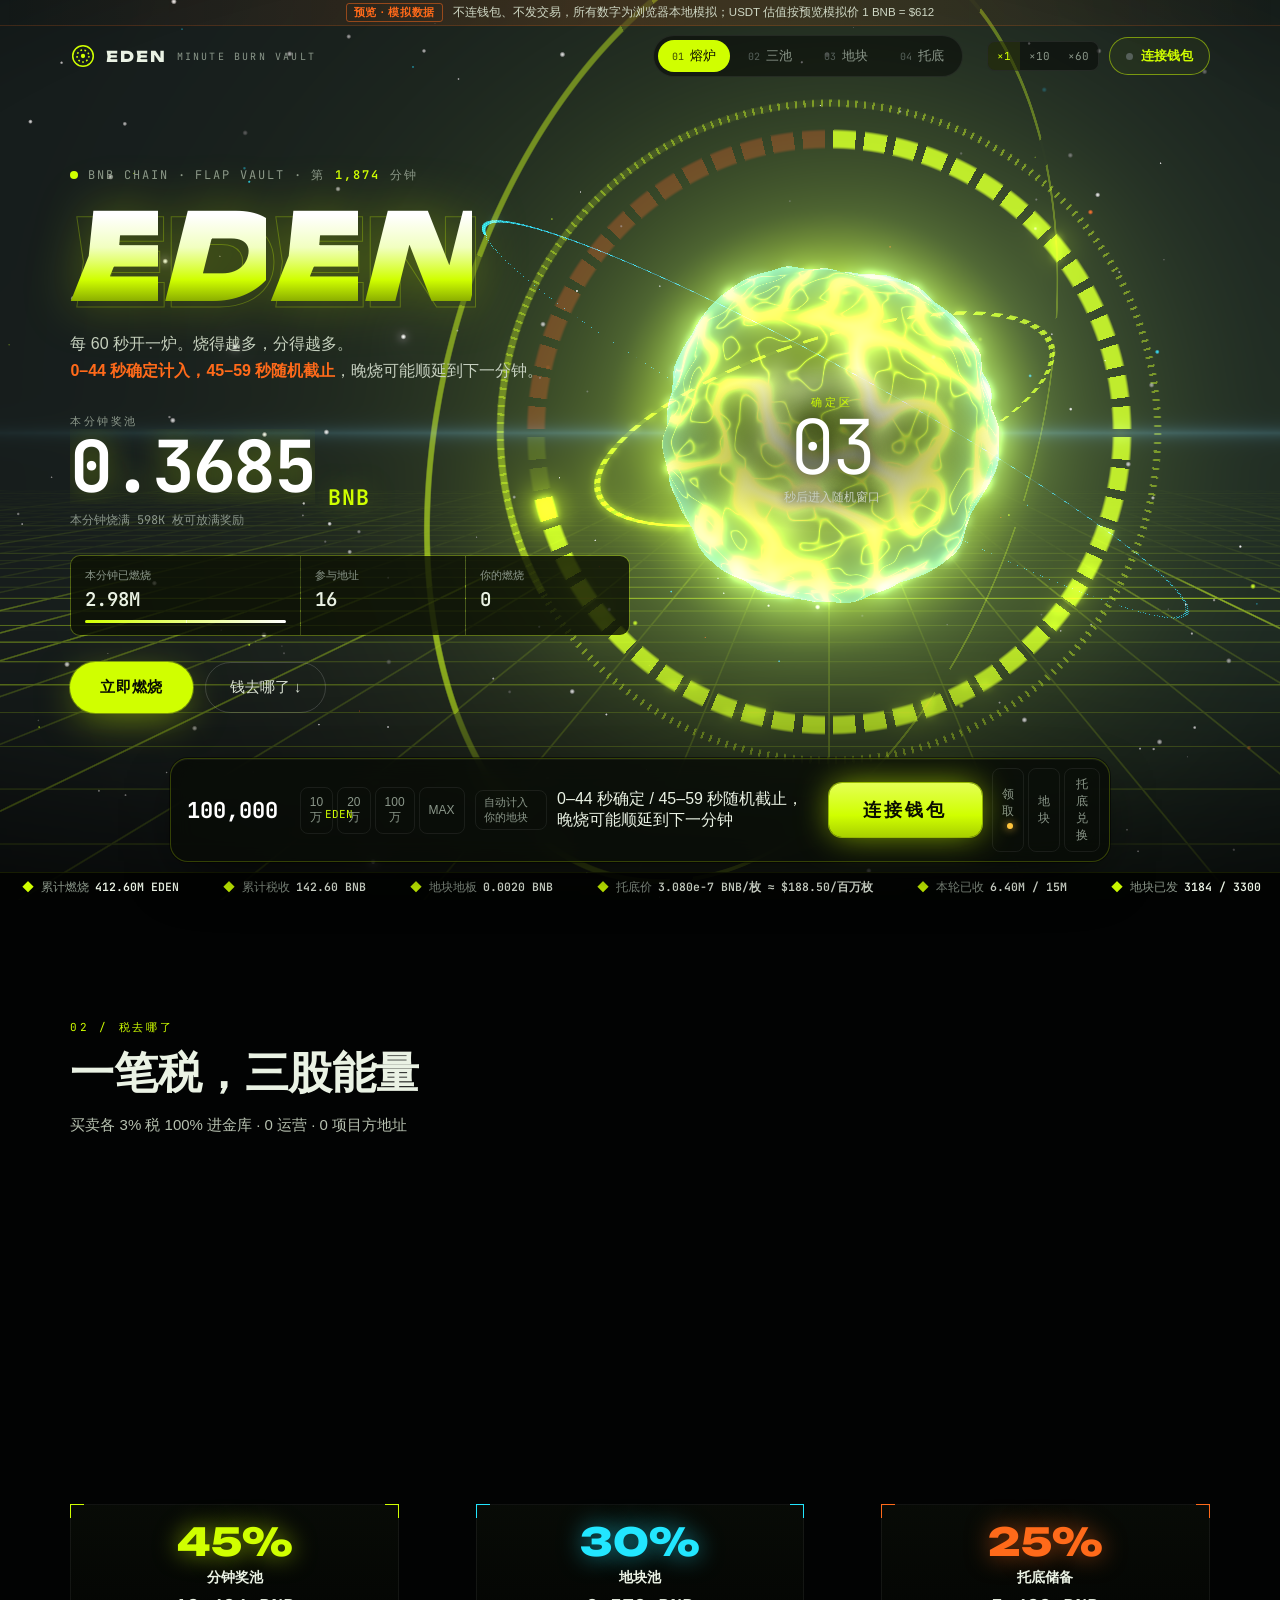
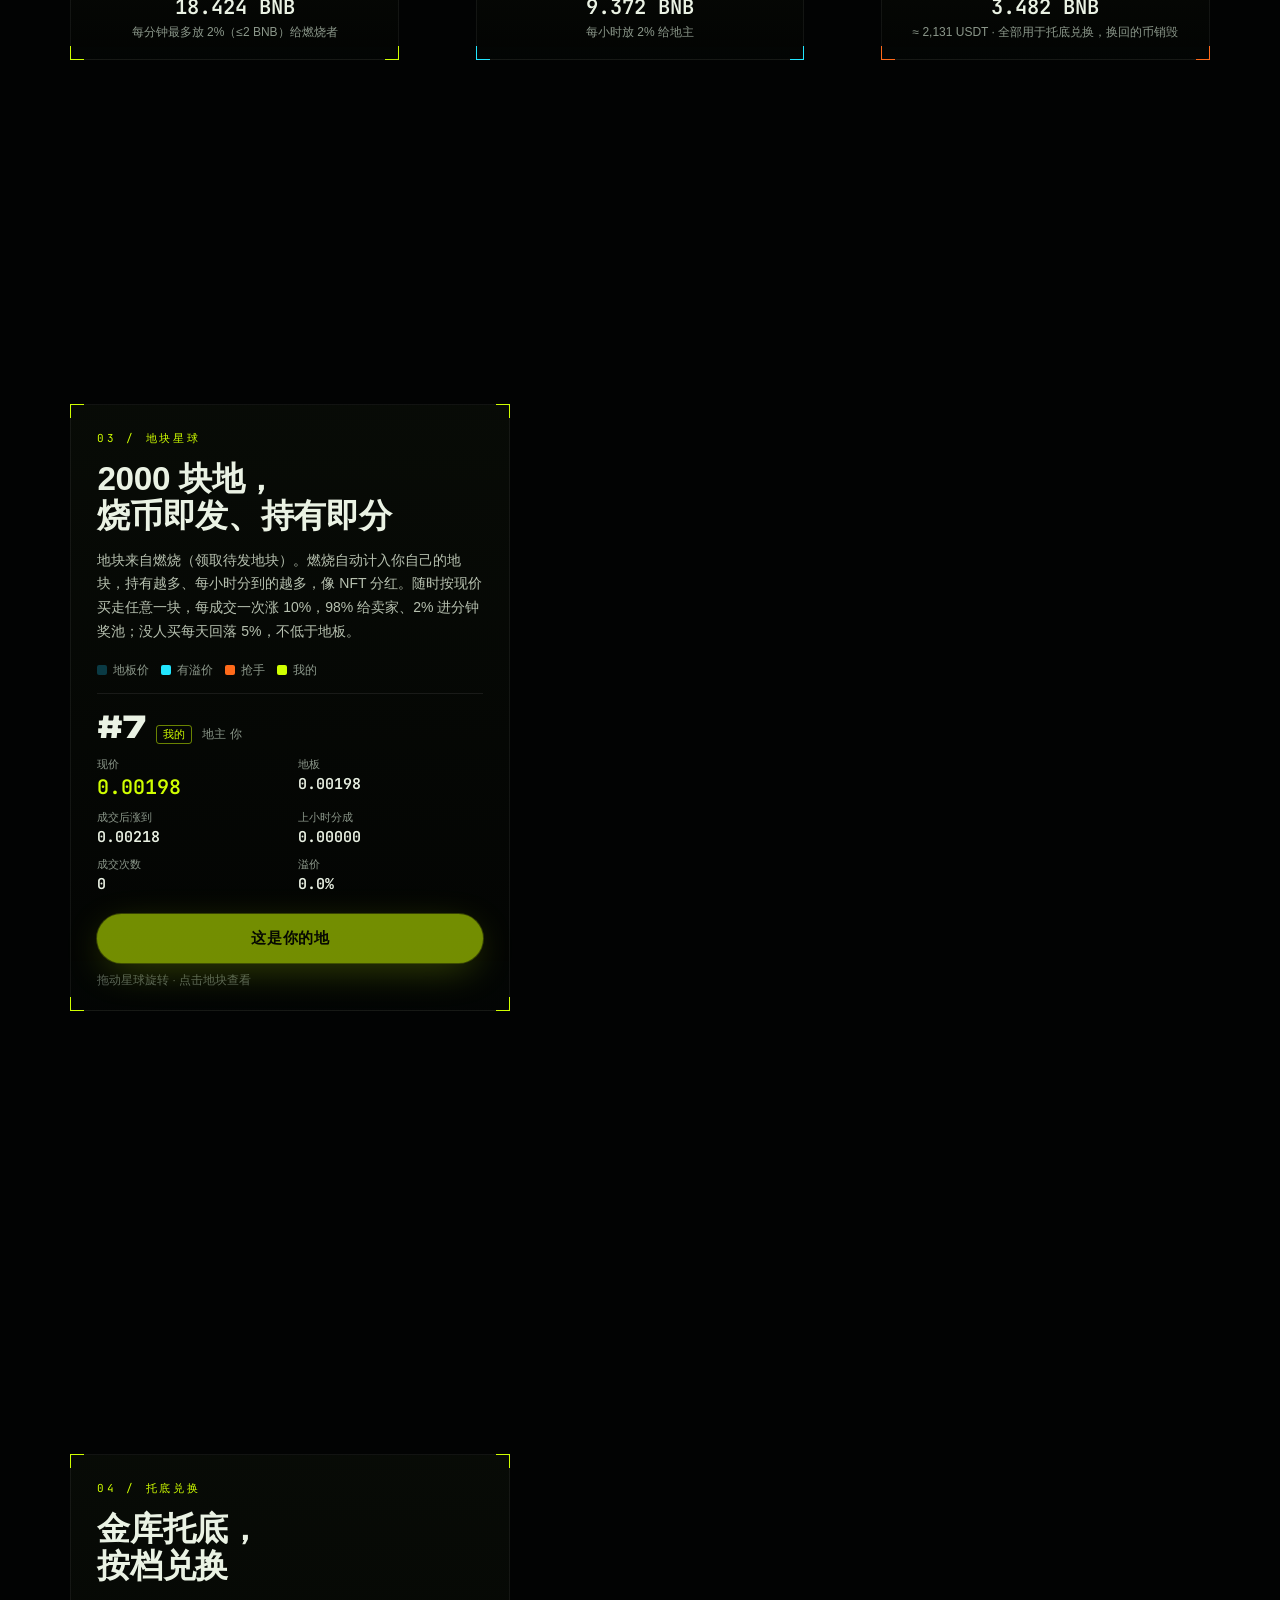
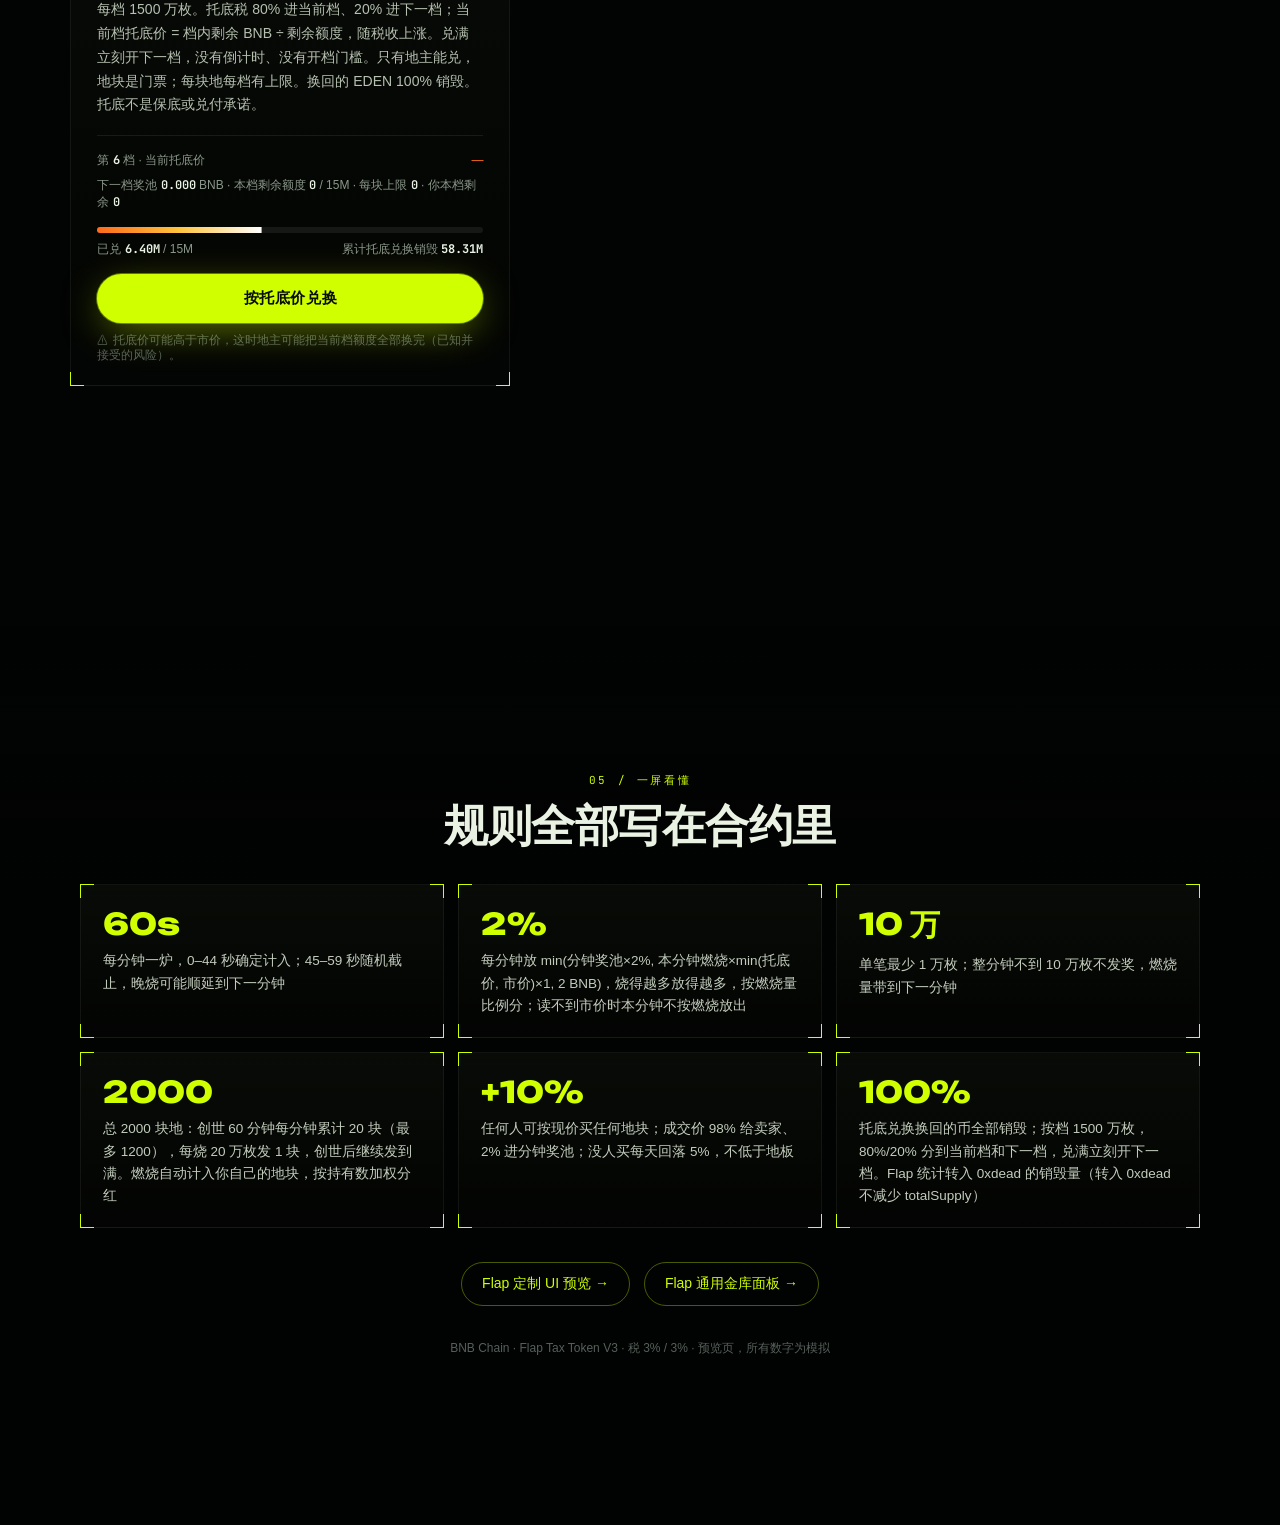
==== index.html @ 2e6157cf "sync contract v5: root" ====
<!doctype html>
<html lang="zh-CN">
<head>
<meta charset="utf-8">
<meta name="viewport" content="width=device-width,initial-scale=1,viewport-fit=cover">
<title>EDEN · 分钟燃烧金库（预览 · 模拟数据）</title>
<meta name="description" content="EDEN 分钟燃烧金库 dapp 预览。全部为本地模拟数据，不连钱包、不发交易。">
<meta name="theme-color" content="#020303">
<meta name="robots" content="noindex">
<link rel="icon" href="data:image/svg+xml,%3Csvg xmlns='http://www.w3.org/2000/svg' viewBox='0 0 32 32'%3E%3Crect width='32' height='32' fill='%23020303'/%3E%3Ccircle cx='16' cy='16' r='9' fill='none' stroke='%23D0FF00' stroke-width='2'/%3E%3Ccircle cx='16' cy='16' r='3' fill='%23D0FF00'/%3E%3C/svg%3E">
<link rel="stylesheet" href="assets/eden-v4.css">
</head>
<body>
<canvas id="gl" aria-hidden="true"></canvas>
<div class="vignette" aria-hidden="true"></div>
<div class="flash" id="flash" aria-hidden="true"></div>

<div class="pv" role="note"><b>预览 · 模拟数据</b><span>不连钱包、不发交易，所有数字为浏览器本地模拟；USDT 估值按预览模拟价 1 BNB = $612</span></div>
<header class="hd">
  <a class="brand" href="#hero" aria-label="EDEN">
    <svg viewBox="0 0 24 24" aria-hidden="true"><circle cx="12" cy="12" r="9.5"/><circle cx="12" cy="12" r="5.5" stroke-dasharray="1.6 2.2"/><circle cx="12" cy="12" r="2" class="f"/></svg>
    <b>EDEN</b><i>MINUTE BURN VAULT</i>
  </a>
  <nav class="nv" id="nav">
    <a href="#hero" data-i="0"><em>01</em>熔炉</a><a href="#pools" data-i="1"><em>02</em>三池</a><a href="#plots" data-i="2"><em>03</em>地块</a><a href="#round" data-i="3"><em>04</em>托底</a>
  </nav>
  <div class="act">
    <div class="spd" id="spd" title="模拟时间倍速"><button data-s="1" class="on">×1</button><button data-s="10">×10</button><button data-s="60">×60</button></div>
    <button id="walletBtn" class="wb" type="button" title="预览：模拟连接，不调用任何钱包"><i></i><span>连接钱包</span></button>
  </div>
</header>

<main id="main">
  <!-- 01 熔炉 -->
  <section class="sec hero" id="hero" data-i="0">
    <div class="h-left">
      <div class="kick rv"><span class="dot"></span>BNB CHAIN · FLAP VAULT · 第 <b data-k="minute" data-d="0">1874</b> 分钟</div>
      <h1 class="title rv" aria-label="EDEN"><span>EDEN</span></h1>
      <p class="tag rv">每 60 秒开一炉。烧得越多，分得越多。<br><em>0–44 秒确定计入，45–59 秒随机截止</em>，晚烧可能顺延到下一分钟。</p>
      <div class="big rv">
        <div class="lbl">本分钟奖池</div>
        <div class="num"><span data-k="prize" data-d="4">0.0000</span><small>BNB</small></div>
        <div class="sub">本分钟烧满 <span data-k="fullBurn" data-f="tok">0</span> 枚可放满奖励</div>
        <div class="px-row" id="heroPrices"></div>
      </div>
      <div class="stats rv">
        <div><span class="l">本分钟已燃烧</span><b data-k="burned" data-f="tok">0</b><i class="bar"><u id="burnBar"></u><s title="10 万枚线"></s></i></div>
        <div><span class="l">参与地址</span><b data-k="addrs" data-d="0">0</b></div>
        <div><span class="l">你的燃烧</span><b data-k="myBurn" data-f="tok">0</b></div>
      </div>
      <div class="cta rv"><button class="btn-l" id="heroBurn" type="button">立即燃烧</button><a class="btn-g" href="#pools">钱去哪了 ↓</a></div>
    </div>
    <div class="clock" id="clock" aria-live="off">
      <div class="c-ph" id="cPh">确定区</div>
      <div class="c-n" id="cN">20</div>
      <div class="c-s" id="cS">秒后进入随机窗口</div>
    </div>
    <div class="feed" id="feed" aria-label="实时燃烧"></div>
    <div class="result" id="result" aria-live="polite"></div>
  </section>

  <!-- 02 三池 -->
  <section class="sec pools" id="pools" data-i="1">
    <div class="s-head rv"><em>02 / 税去哪了</em><h2>一笔税，三股能量</h2><p>买卖各 3% 税 100% 进金库 · 0 运营 · 0 项目方地址</p></div>
    <div class="pcards">
      <div class="pc rv" style="--c:var(--lime)"><div class="pc-p">45%</div><div class="pc-n">分钟奖池</div><div class="pc-v"><span data-k="minutePool" data-d="3">0</span> BNB</div><div class="pc-d">每分钟最多放 2%（≤2 BNB）给燃烧者</div></div>
      <div class="pc rv" style="--c:var(--cyan)"><div class="pc-p">30%</div><div class="pc-n">地块池</div><div class="pc-v"><span data-k="plotPool" data-d="3">0</span> BNB</div><div class="pc-d">每小时放 2% 给地主</div></div>
      <div class="pc rv" style="--c:var(--ember)"><div class="pc-p">25%</div><div class="pc-n">托底储备</div><div class="pc-v"><span data-k="reserveAll" data-d="3">0</span> BNB</div><div class="pc-d">≈ <span data-k="reserveAllUsd" data-d="0">0</span> USDT · 全部用于托底兑换，换回的币销毁</div></div>
    </div>
  </section>

  <!-- 03 地块 -->
  <section class="sec plots" id="plots" data-i="2">
    <div class="panel side rv">
      <div class="s-head"><em>03 / 地块星球</em><h2>2000 块地，<br>烧币即发、持有即分</h2><p>地块来自燃烧（领取待发地块）。燃烧自动计入你自己的地块，持有越多、每小时分到的越多，像 NFT 分红。随时按现价买走任意一块，每成交一次涨 10%，98% 给卖家、2% 进分钟奖池；没人买每天回落 5%，不低于地板。</p></div>
      <div class="legend"><span><i style="background:#0a3a44"></i>地板价</span><span><i style="background:var(--cyan)"></i>有溢价</span><span><i style="background:var(--ember)"></i>抢手</span><span><i style="background:var(--lime)"></i>我的</span></div>
      <div class="plot" id="plotCard"></div>
      <p class="hint">拖动星球旋转 · 点击地块查看</p>
    </div>
  </section>

  <!-- 04 托底兑换 -->
  <section class="sec round" id="round" data-i="3">
    <div class="panel side rv">
      <div class="s-head"><em>04 / 托底兑换</em><h2>金库托底，<br>按档兑换</h2><p>每档 1500 万枚。托底税 80% 进当前档、20% 进下一档；当前档托底价 = 档内剩余 BNB ÷ 剩余额度，随税收上涨。兑满立刻开下一档，没有倒计时、没有开档门槛。只有地主能兑，地块是门票；每块地每档有上限。换回的 EDEN 100% 销毁。托底不是保底或兑付承诺。</p></div>
      <div class="rd">
        <div class="rd-top"><span>第 <b data-k="roundId" data-d="0">3</b> 档 · 当前托底价</span><span class="rd-left" id="tierStatus">—</span></div>
        <div class="rd-price" id="tierPrice"></div>
        <div class="rd-sub">下一档奖池 <b data-k="nextPool" data-d="3">0</b> BNB · 本档剩余额度 <b data-k="roundQuotaLeft" data-f="tok">0</b> / 15M · 每块上限 <b data-k="capPerPlot" data-f="tok">0</b> · 你本档剩余 <b data-k="myTierLeft" data-f="tok">0</b></div>
        <div class="rd-bar"><u id="roundBar"></u></div>
        <div class="rd-row"><span>已兑 <b data-k="roundFilled" data-f="tok">0</b> / 15M</span><span>累计托底兑换销毁 <b data-k="roundBurned" data-f="tok">0</b></span></div>
        <button class="btn-l wide" id="roundSell" type="button">按托底价兑换</button>
        <p class="hint">⚠ 托底价可能高于市价，这时地主可能把当前档额度全部换完（已知并接受的风险）。</p>
      </div>
    </div>
  </section>

  <!-- 05 规则 -->
  <section class="sec rules" id="rules" data-i="4">
    <div class="s-head rv center"><em>05 / 一屏看懂</em><h2>规则全部写在合约里</h2></div>
    <div class="rgrid">
      <div class="rc rv"><b>60s</b><span>每分钟一炉，0–44 秒确定计入；45–59 秒随机截止，晚烧可能顺延到下一分钟</span></div>
      <div class="rc rv"><b>2%</b><span>每分钟放 min(分钟奖池×2%, 本分钟燃烧×min(托底价, 市价)×1, 2 BNB)，烧得越多放得越多，按燃烧量比例分；读不到市价时本分钟不按燃烧放出</span></div>
      <div class="rc rv"><b>10 万</b><span>单笔最少 1 万枚；整分钟不到 10 万枚不发奖，燃烧量带到下一分钟</span></div>
      <div class="rc rv"><b>2000</b><span>总 2000 块地：创世 60 分钟每分钟累计 20 块（最多 1200），每烧 20 万枚发 1 块，创世后继续发到满。燃烧自动计入你自己的地块，按持有数加权分红</span></div>
      <div class="rc rv"><b>+10%</b><span>任何人可按现价买任何地块；成交价 98% 给卖家、2% 进分钟奖池；没人买每天回落 5%，不低于地板</span></div>
      <div class="rc rv"><b>100%</b><span>托底兑换换回的币全部销毁；按档 1500 万枚，80%/20% 分到当前档和下一档，兑满立刻开下一档。Flap 统计转入 0xdead 的销毁量（转入 0xdead 不减少 totalSupply）</span></div>
    </div>
    <div class="links rv"><a href="./flap-custom/">Flap 定制 UI 预览 →</a><a href="./flap/">Flap 通用金库面板 →</a></div>
    <p class="foot">BNB Chain · Flap Tax Token V3 · 税 3% / 3% · 预览页，所有数字为模拟</p>
  </section>
</main>

<div class="ticker" aria-hidden="true"><div class="tk" id="tk"></div></div>

<!-- 底部常驻：一个主操作 -->
<div class="dock" id="dock">
  <div class="sheet" id="sheet" role="dialog" aria-label="操作面板">
    <div class="sh-tabs" id="shTabs"><button data-t="claim">领取<i id="claimDot"></i></button><button data-t="plot">地块</button><button data-t="round">托底兑换</button><button class="sh-x" id="shX" aria-label="收起">×</button></div>
    <div class="sh-body" id="shBody"></div>
  </div>
  <div class="dk">
    <div class="dk-in"><input id="amt" inputmode="numeric" autocomplete="off" value="100,000" aria-label="燃烧数量"><span>EDEN</span></div>
    <div class="dk-chips"><button data-a="100000">10万</button><button data-a="200000">20万</button><button data-a="1000000">100万</button><button data-a="max">MAX</button></div>
    <div class="dk-plot" id="autoPlot">自动计入你的地块</div>
    <div class="dk-phase" id="burnPhase">0–44 秒确定 / 45–59 秒随机截止，晚烧可能顺延到下一分钟</div>
    <button class="burn" id="burnBtn" type="button"><span>燃烧</span><i></i></button>
    <div class="dk-tabs"><button data-t="claim">领取<i id="claimDot2"></i></button><button data-t="plot">地块</button><button data-t="round">托底兑换</button></div>
  </div>
</div>

<div class="hov" id="hov"></div>
<div class="toasts" id="toasts" aria-live="polite"></div>
<div class="dbg" id="dbg"></div>
<noscript><p style="padding:80px 24px;color:#ccc">需要启用 JavaScript 才能查看 EDEN 预览。</p></noscript>
<script src="assets/eden-v4.js"></script>
</body>
</html>
---- assets/eden-v4.css ----
@font-face{font-family:EdenDisplay;src:url(fonts/eden-display.woff2) format("woff2");font-weight:200 900;font-display:swap}
@font-face{font-family:EdenMono;src:url(fonts/eden-mono.woff2) format("woff2");font-weight:100 800;font-display:swap}
:root{
  --lime:#D0FF00;--lime2:#E6FF6A;--cyan:#22E6FF;--ember:#FF6A1A;--gold:#FFC43D;--red:#FF3B2E;
  --bg:#020303;--ink:#EAF2E4;--mute:#8B978A;--dim:#56605A;--line:rgba(208,255,0,.16);
  --sans:-apple-system,BlinkMacSystemFont,"SF Pro Display","Segoe UI","PingFang SC","Hiragino Sans GB","Microsoft YaHei","Noto Sans CJK SC",sans-serif;
  --disp:EdenDisplay,var(--sans);--mono:EdenMono,ui-monospace,"SF Mono",Menlo,Consolas,var(--sans);
  --pad:clamp(18px,5.5vw,96px);--dockH:76px;
}
*{box-sizing:border-box;margin:0;padding:0}
html{background:var(--bg);color:var(--ink);font-family:var(--sans);-webkit-font-smoothing:antialiased;scroll-behavior:smooth;scrollbar-width:thin;scrollbar-color:#2a3320 transparent}
body{min-height:100vh;overflow-x:hidden}
button,input{font:inherit;color:inherit}
button{cursor:pointer;background:none;border:0}
a{color:inherit;text-decoration:none}
#gl{position:fixed;inset:0;width:100vw;height:100vh;display:block;z-index:0;touch-action:pan-y}
.vignette{position:fixed;inset:0;z-index:1;pointer-events:none;background:radial-gradient(120% 90% at 50% 45%,transparent 55%,rgba(0,0,0,.65) 100%),linear-gradient(transparent 70%,rgba(0,0,0,.55))}
.flash{position:fixed;inset:0;z-index:40;pointer-events:none;background:radial-gradient(60% 60% at var(--fx,63%) var(--fy,50%),rgba(235,255,170,.8),rgba(208,255,0,.22) 35%,transparent 62%);opacity:0}
@keyframes flash{0%{opacity:0}8%{opacity:1}100%{opacity:0}}

/* 顶部 */
.pv{position:fixed;top:0;left:0;right:0;z-index:30;height:26px;display:flex;align-items:center;justify-content:center;gap:10px;font-size:11.5px;color:#cfd8c5;background:linear-gradient(90deg,rgba(255,106,26,.0),rgba(255,106,26,.14),rgba(255,106,26,0));border-bottom:1px solid rgba(255,106,26,.18)}
.pv b{color:var(--ember);font-weight:700;letter-spacing:.06em;padding:1px 7px;border:1px solid rgba(255,106,26,.5);border-radius:3px;font-size:11px}
.hd{position:fixed;top:26px;left:0;right:0;z-index:30;height:60px;display:flex;align-items:center;gap:24px;padding:0 var(--pad);pointer-events:none}
.hd>*{pointer-events:auto}
.brand{display:flex;align-items:center;gap:10px}
.brand svg{width:26px;height:26px;fill:none;stroke:var(--lime);stroke-width:1.4}
.brand svg .f{fill:var(--lime);stroke:none}
.brand b{font-family:var(--disp);font-weight:800;letter-spacing:.12em;font-size:15px}
.brand i{font-style:normal;font-family:var(--mono);font-size:10px;letter-spacing:.22em;color:var(--mute)}
.nv{display:flex;gap:4px;margin-left:auto;padding:4px;border:1px solid rgba(255,255,255,.07);border-radius:999px;background:rgba(6,9,6,.55)}
.nv a{font-size:13px;padding:7px 14px;border-radius:999px;color:var(--mute);transition:color .25s,background .25s}
.nv a em{font-style:normal;font-family:var(--mono);font-size:10px;margin-right:6px;color:var(--dim)}
.nv a.on{color:#0b0f02;background:var(--lime)} .nv a.on em{color:#3b4a00}
.nv a:hover{color:var(--ink)}
.act{display:flex;gap:10px;align-items:center}
.spd{display:flex;border:1px solid rgba(255,255,255,.08);border-radius:8px;overflow:hidden;background:rgba(6,9,6,.55)}
.spd button{font-family:var(--mono);font-size:11px;padding:7px 9px;color:var(--mute)}
.spd button.on{color:var(--lime);background:rgba(208,255,0,.08)}
.wb{display:flex;align-items:center;gap:8px;padding:9px 16px;border-radius:999px;border:1px solid rgba(208,255,0,.5);color:var(--lime);font-size:13px;font-weight:600;background:rgba(208,255,0,.04);transition:background .2s}
.wb i{width:7px;height:7px;border-radius:50%;background:var(--dim)}
.wb.on{color:#0b0f02;background:var(--lime)} .wb.on i{background:#0b0f02}
.wb span{font-family:var(--mono)}

/* 章节 */
main{position:relative;z-index:2;pointer-events:none}
.sec{position:relative;min-height:100vh;padding:120px var(--pad) calc(var(--dockH) + 64px)}
.sec a,.sec button,.panel,.pc,.rc,.links,.cta{pointer-events:auto}
.rv{opacity:0;transform:translate3d(0,26px,0);transition:opacity .9s cubic-bezier(.2,.7,.2,1),transform .9s cubic-bezier(.2,.7,.2,1);transition-delay:calc(var(--d,0)*90ms)}
.in .rv{opacity:1;transform:none}

/* 01 熔炉 */
.hero{display:flex;align-items:center}
.h-left{width:min(560px,46vw);position:relative}
.kick{display:flex;align-items:center;gap:10px;font-family:var(--mono);font-size:12px;letter-spacing:.16em;color:var(--mute);text-transform:uppercase}
.kick b{color:var(--lime);font-weight:600}
.dot{width:8px;height:8px;border-radius:50%;background:var(--lime);box-shadow:0 0 0 0 rgba(208,255,0,.6);animation:ping 1.6s infinite}
@keyframes ping{0%{box-shadow:0 0 0 0 rgba(208,255,0,.55)}100%{box-shadow:0 0 0 12px rgba(208,255,0,0)}}
.title{font-family:var(--disp);font-weight:900;font-size:clamp(70px,9.4vw,168px);line-height:.9;letter-spacing:-.05em;margin:18px 0 20px -.04em;position:relative;white-space:nowrap}
.title span{display:inline-block;filter:drop-shadow(0 0 26px rgba(208,255,0,.3))}
.title .ch{background:linear-gradient(180deg,#fff 12%,#F1FFC0 42%,var(--lime) 72%,#6E8C00 100%);-webkit-background-clip:text;background-clip:text;color:transparent}
.title::after{content:"EDEN";position:absolute;left:.05em;top:.05em;color:transparent;-webkit-text-stroke:1px rgba(208,255,0,.28);z-index:-1;pointer-events:none}
.title .ch{display:inline-block;transform:translate3d(0,110%,0);opacity:0;transition:transform 1.1s cubic-bezier(.16,1,.3,1),opacity 1.1s;transition-delay:calc(var(--i)*70ms + 150ms)}
.in .title .ch{transform:none;opacity:1}
.tag{font-size:clamp(15px,1.25vw,18px);line-height:1.7;color:#C5CFBF;max-width:30em}
.tag em{font-style:normal;color:var(--ember);font-weight:600}
.big{margin-top:30px}
.big .lbl{font-family:var(--mono);font-size:11px;letter-spacing:.22em;color:var(--mute)}
.big .num{display:flex;align-items:baseline;gap:12px;font-family:var(--mono);font-weight:700;font-size:clamp(50px,5.6vw,92px);letter-spacing:-.03em;line-height:1.05;color:#fff;text-shadow:0 0 30px rgba(208,255,0,.35);font-variant-numeric:tabular-nums}
.big .num span{contain:content}
.big .num small{font-size:.3em;color:var(--lime);letter-spacing:.06em}
.big .sub{font-family:var(--mono);font-size:12px;color:var(--mute);margin-top:4px}
.stats{display:grid;grid-template-columns:1.4fr 1fr 1fr;gap:1px;margin-top:26px;border:1px solid var(--line);background:var(--line);border-radius:10px;overflow:hidden}
.stats>div{background:rgba(4,7,4,.78);padding:12px 14px;position:relative}
.stats .l{display:block;font-size:11px;color:var(--mute);margin-bottom:4px}
.stats b{font-family:var(--mono);font-size:19px;font-weight:600;font-variant-numeric:tabular-nums}
.bar{display:block;position:relative;height:3px;background:rgba(255,255,255,.08);margin-top:8px;border-radius:2px;overflow:hidden}
.bar u{position:absolute;inset:0;background:linear-gradient(90deg,var(--lime),#fff);transform-origin:0 50%;transform:scaleX(0);transition:transform .4s}
.bar s{position:absolute;top:-2px;bottom:-2px;left:50%;width:1px;background:#fff;opacity:.6}
.cta{display:flex;gap:12px;margin-top:26px}
.btn-l{position:relative;padding:15px 30px;border-radius:999px;background:var(--lime);color:#0a0e00;font-weight:800;font-size:15px;letter-spacing:.04em;box-shadow:0 0 0 1px rgba(208,255,0,.4),0 10px 40px -8px rgba(208,255,0,.55);transition:transform .2s,box-shadow .2s;overflow:hidden}
.btn-l::after{content:"";position:absolute;inset:0;background:linear-gradient(105deg,transparent 30%,rgba(255,255,255,.7) 48%,transparent 62%);transform:translate3d(-120%,0,0);animation:sheen 3.2s 1.2s infinite}
@keyframes sheen{0%{transform:translate3d(-120%,0,0)}35%,100%{transform:translate3d(120%,0,0)}}
.btn-l:hover{transform:translate3d(0,-2px,0);box-shadow:0 0 0 1px rgba(208,255,0,.6),0 16px 50px -8px rgba(208,255,0,.75)}
.btn-l:disabled{opacity:.55;cursor:default}
.btn-l.wide{width:100%;margin-top:16px}
.btn-g{padding:15px 24px;border-radius:999px;border:1px solid rgba(255,255,255,.16);font-size:15px;color:#d7dfd0;transition:border-color .2s}
.btn-g:hover{border-color:var(--lime)}
.clock{position:absolute;left:65%;top:50%;transform:translate3d(-50%,-50%,0);text-align:center;pointer-events:none;width:220px}
.clock::before{content:"";position:absolute;left:50%;top:50%;width:150%;height:150%;transform:translate(-50%,-50%);background:radial-gradient(closest-side,rgba(0,6,0,.55),rgba(0,6,0,.25) 55%,transparent);z-index:-1}
.c-ph{font-family:var(--mono);font-size:11px;letter-spacing:.3em;color:var(--lime);text-transform:uppercase}
.c-n{font-family:var(--mono);font-weight:300;font-size:clamp(64px,8.4vh,104px);line-height:1;color:#fff;letter-spacing:-.04em;text-shadow:0 0 18px rgba(0,0,0,.9),0 0 40px rgba(208,255,0,.6);font-variant-numeric:tabular-nums}
.c-s{font-size:11.5px;color:#c8d1c0;text-shadow:0 0 10px #000;margin-top:4px}
.clock.win .c-ph{color:var(--ember)} .clock.win .c-n{text-shadow:0 0 18px rgba(0,0,0,.9),0 0 44px rgba(255,106,26,.9)}
.clock.scan .c-n{color:var(--gold)} .clock.cut .c-n{color:#fff;text-shadow:0 0 30px #fff,0 0 60px var(--lime)}
.feed{position:absolute;right:var(--pad);bottom:calc(var(--dockH) + 54px);width:250px;display:flex;flex-direction:column;gap:6px;pointer-events:none}
.fi{display:flex;align-items:center;gap:8px;font-family:var(--mono);font-size:11.5px;color:#b9c3b2;padding:6px 10px;border-radius:6px;background:rgba(4,7,4,.62);border:1px solid rgba(255,255,255,.05);animation:fin .5s cubic-bezier(.2,.7,.2,1)}
.fi i{width:6px;height:6px;border-radius:50%;background:var(--lime);box-shadow:0 0 8px var(--lime);flex:none}
.fi.late i{background:var(--ember);box-shadow:0 0 8px var(--ember)}
.fi b{color:#fff;font-weight:600;margin-left:auto}
.fi.me{border-color:rgba(208,255,0,.45)} .fi.me b{color:var(--lime)}
@keyframes fin{from{opacity:0;transform:translate3d(16px,0,0)}}
.result{position:absolute;right:var(--pad);top:108px;width:300px;pointer-events:none;opacity:0;transform:translate3d(0,-10px,0);transition:opacity .5s,transform .5s}
.result.on{opacity:1;transform:none}
.result .rbox{padding:14px 16px;border-radius:12px;background:rgba(5,8,4,.8);border:1px solid rgba(208,255,0,.35);box-shadow:0 0 40px -10px rgba(208,255,0,.5)}
.result .rk{font-family:var(--mono);font-size:10.5px;letter-spacing:.2em;color:var(--lime)}
.result .rv1{font-family:var(--mono);font-size:26px;font-weight:700;margin:4px 0 2px}
.result .rv2{font-size:12px;color:#c6cfbe}
.result .rme{margin-top:8px;font-family:var(--mono);font-size:13px;color:var(--gold)}
.result.rolled .rbox{border-color:rgba(255,106,26,.45);box-shadow:0 0 40px -10px rgba(255,106,26,.6)} .result.rolled .rk{color:var(--ember)}

/* 面板通用：玻璃 + 四角括号 */
.panel,.pc,.rc{position:relative;background:linear-gradient(180deg,rgba(10,14,8,.78),rgba(4,6,4,.66));border:1px solid rgba(255,255,255,.06);border-radius:4px}
.panel::before,.pc::before,.rc::before{content:"";position:absolute;inset:-1px;pointer-events:none;--b:var(--c,var(--lime));
  background:linear-gradient(var(--b),var(--b)) 0 0/14px 1px,linear-gradient(var(--b),var(--b)) 0 0/1px 14px,linear-gradient(var(--b),var(--b)) 100% 0/14px 1px,linear-gradient(var(--b),var(--b)) 100% 0/1px 14px,
  linear-gradient(var(--b),var(--b)) 0 100%/14px 1px,linear-gradient(var(--b),var(--b)) 0 100%/1px 14px,linear-gradient(var(--b),var(--b)) 100% 100%/14px 1px,linear-gradient(var(--b),var(--b)) 100% 100%/1px 14px;background-repeat:no-repeat}
.s-head em{display:block;font-style:normal;font-family:var(--mono);font-size:11px;letter-spacing:.24em;color:var(--lime);margin-bottom:14px}
.s-head h2{font-family:var(--sans);font-weight:800;font-size:clamp(30px,3.4vw,54px);line-height:1.12;letter-spacing:-.01em}
.s-head p{margin-top:14px;color:#b7c1b0;font-size:15px;line-height:1.7;max-width:34em}
.center{text-align:center}.center p{margin-left:auto;margin-right:auto}

/* 02 三池 */
.pools{display:flex;flex-direction:column;justify-content:space-between}
.pcards{display:grid;grid-template-columns:repeat(3,1fr);gap:clamp(12px,6vw,120px);margin-top:auto}
.pc{padding:18px 20px;text-align:center;--c:var(--lime)}
.pc-p{font-family:var(--disp);font-size:clamp(30px,3vw,48px);font-weight:800;color:var(--c);line-height:1;text-shadow:0 0 24px color-mix(in srgb,var(--c) 60%,transparent)}
.pc-n{font-size:14px;font-weight:700;margin-top:8px}
.pc-v{font-family:var(--mono);font-size:clamp(16px,1.6vw,22px);font-weight:600;margin-top:6px;font-variant-numeric:tabular-nums}
.pc-d{font-size:12px;color:var(--mute);margin-top:4px}

/* 03 / 04 侧栏 */
.plots{min-height:115vh;display:flex;align-items:center}
.round{min-height:110vh;display:flex;align-items:center}
.side{width:min(440px,40vw);padding:26px 26px 22px}
.side .s-head h2{font-size:clamp(28px,2.6vw,42px)}
.side .s-head p{font-size:14px}
.legend{display:flex;flex-wrap:wrap;gap:12px;margin:18px 0 14px;font-size:12px;color:var(--mute)}
.legend i{display:inline-block;width:10px;height:10px;border-radius:2px;margin-right:6px;vertical-align:-1px}
.plot{border-top:1px solid rgba(255,255,255,.08);padding-top:14px}
.pl-h{display:flex;align-items:baseline;gap:10px}
.pl-h b{font-family:var(--disp);font-size:30px;font-weight:800}
.pl-h span{font-size:12px;color:var(--mute)}
.pl-h .mine{color:var(--lime);border:1px solid rgba(208,255,0,.5);border-radius:3px;padding:1px 6px;font-size:11px}
.kv{display:grid;grid-template-columns:1fr 1fr;gap:10px 16px;margin:12px 0 4px}
.kv div{display:flex;flex-direction:column;gap:2px}
.kv span{font-size:11px;color:var(--mute)} .kv b{font-family:var(--mono);font-size:15px;font-weight:600;font-variant-numeric:tabular-nums}
.kv b.hl{color:var(--lime);font-size:20px}
.hint{font-size:11.5px;color:var(--dim);margin-top:10px}
.rd{border-top:1px solid rgba(255,255,255,.08);margin-top:18px;padding-top:16px}
.rd-top{display:flex;justify-content:space-between;font-size:12px;color:var(--mute)}
.rd-top b{color:var(--ink);font-family:var(--mono)} .rd-left{font-family:var(--mono);color:var(--ember)}
.rd-price{display:flex;align-items:baseline;gap:10px;font-family:var(--mono);font-weight:700;font-size:clamp(30px,3vw,44px);margin:6px 0 2px;color:#fff;text-shadow:0 0 26px rgba(255,106,26,.5)}
.rd-price small{font-size:12px;color:var(--ember);font-weight:500}
.rd-sub{font-size:12px;color:var(--mute)} .rd-sub b{color:var(--ink);font-family:var(--mono);font-weight:600}
.rd-bar{height:6px;margin:16px 0 8px;background:rgba(255,255,255,.07);border-radius:3px;overflow:hidden;position:relative}
.rd-bar u{position:absolute;inset:0;transform-origin:0 50%;transform:scaleX(0);background:linear-gradient(90deg,var(--ember),var(--gold),#fff);transition:transform .6s}
.rd-row{display:flex;justify-content:space-between;font-size:12px;color:var(--mute)} .rd-row b{color:var(--ink);font-family:var(--mono)}

/* 05 规则 */
.rules{display:flex;flex-direction:column;justify-content:center;gap:34px;background:linear-gradient(transparent,rgba(2,3,3,.7) 30%)}
.rgrid{display:grid;grid-template-columns:repeat(3,1fr);gap:14px;max-width:1120px;margin:0 auto;width:100%}
.rc{padding:20px 22px}
.rc b{display:block;font-family:var(--disp);font-weight:800;font-size:30px;color:var(--lime);margin-bottom:8px}
.rc span{font-size:13.5px;line-height:1.65;color:#c3ccbc}
.links{display:flex;gap:14px;justify-content:center;flex-wrap:wrap}
.links a{padding:12px 20px;border:1px solid rgba(208,255,0,.35);border-radius:999px;color:var(--lime);font-size:14px}
.links a:hover{background:rgba(208,255,0,.08)}
.foot{text-align:center;font-size:12px;color:var(--dim)}

/* 跑马灯 */
.ticker{position:fixed;left:0;right:0;bottom:0;height:28px;z-index:19;overflow:hidden;border-top:1px solid rgba(208,255,0,.1);background:rgba(2,3,2,.85);pointer-events:none}
.tk{display:flex;width:max-content;animation:mq 46s linear infinite;font-family:var(--mono);font-size:11.5px;line-height:28px;color:var(--mute);white-space:nowrap}
.tk span{padding:0 22px} .tk b{color:var(--ink);font-weight:600;margin-left:6px} .tk i{font-style:normal;color:var(--lime)}
@keyframes mq{to{transform:translate3d(-50%,0,0)}}

/* 底部常驻 dock */
.dock{position:fixed;left:50%;bottom:38px;transform:translate3d(-50%,0,0);z-index:25;width:min(940px,calc(100vw - 24px))}
.dk{display:flex;align-items:center;gap:10px;padding:9px 9px 9px 16px;border-radius:18px;background:rgba(8,12,7,.82);border:1px solid rgba(208,255,0,.22);box-shadow:0 20px 60px -20px rgba(0,0,0,.9),0 0 0 1px rgba(0,0,0,.5),inset 0 1px 0 rgba(255,255,255,.05);-webkit-backdrop-filter:blur(12px);backdrop-filter:blur(12px)}
.lowq .dk,.lowq .sheet{-webkit-backdrop-filter:none;backdrop-filter:none;background:rgba(8,12,7,.95)}
.dk-in{display:flex;align-items:baseline;gap:6px;min-width:0}
.dk-in input{width:132px;background:none;border:0;outline:0;font-family:var(--mono);font-size:22px;font-weight:700;color:#fff;font-variant-numeric:tabular-nums}
.dk-in span{font-family:var(--mono);font-size:11px;color:var(--lime)}
.dk-chips{display:flex;gap:4px}
.dk-chips button,.dk-tabs button{font-size:12px;padding:7px 9px;border-radius:8px;color:var(--mute);border:1px solid rgba(255,255,255,.07);transition:color .2s,border-color .2s}
.dk-chips button:hover,.dk-tabs button:hover{color:var(--ink);border-color:rgba(208,255,0,.4)}
.dk-plot{display:flex;align-items:center;gap:6px;font-size:11px;color:var(--mute);padding:4px 8px;border-radius:8px;border:1px solid rgba(255,255,255,.07)}
.dk-plot input{width:46px;background:none;border:0;outline:0;font-family:var(--mono);font-size:14px;color:var(--cyan)}
.burn{position:relative;margin-left:auto;height:54px;padding:0 34px;border-radius:13px;background:linear-gradient(180deg,#E4FF55,var(--lime) 60%,#A8D000);color:#0a0e00;font-weight:900;font-size:18px;letter-spacing:.18em;box-shadow:0 0 0 1px rgba(208,255,0,.6),0 0 34px -4px rgba(208,255,0,.75);overflow:hidden;flex:none;transition:transform .15s}
.burn i{position:absolute;inset:-2px;background:radial-gradient(60% 120% at 50% 120%,rgba(255,106,26,.55),transparent 60%);opacity:0;transition:opacity .4s}
.burn.win i{opacity:1;animation:hb .5s infinite alternate}
@keyframes hb{to{opacity:.4}}
.burn span{position:relative}
.burn:active{transform:scale(.97)}
.burn:disabled{filter:saturate(.4) brightness(.7)}
.dk-tabs{display:flex;gap:4px}
.dk-tabs button i,.sh-tabs button i{display:none;width:6px;height:6px;border-radius:50%;background:var(--gold);margin-left:5px;vertical-align:2px;box-shadow:0 0 8px var(--gold)}
.dk-tabs button i.on,.sh-tabs button i.on{display:inline-block}
.sheet{position:absolute;left:0;right:0;bottom:calc(100% + 10px);border-radius:16px;background:rgba(8,12,7,.9);border:1px solid rgba(208,255,0,.2);box-shadow:0 30px 80px -20px #000;-webkit-backdrop-filter:blur(14px);backdrop-filter:blur(14px);opacity:0;transform:translate3d(0,14px,0) scale(.98);pointer-events:none;transition:opacity .3s,transform .35s cubic-bezier(.2,.8,.2,1)}
.sheet.on{opacity:1;transform:none;pointer-events:auto}
.sh-tabs{display:flex;gap:2px;padding:8px;border-bottom:1px solid rgba(255,255,255,.06)}
.sh-tabs button{padding:8px 16px;border-radius:9px;font-size:13px;color:var(--mute)}
.sh-tabs button.on{background:rgba(208,255,0,.1);color:var(--lime)}
.sh-x{margin-left:auto;font-size:20px;line-height:1;padding:4px 12px!important}
.sh-body{padding:18px 20px 20px;max-height:52vh;overflow:auto}
.sb-row{display:flex;gap:18px;flex-wrap:wrap;align-items:flex-end}
.sb-k{display:flex;flex-direction:column;gap:3px;min-width:120px}
.sb-k span{font-size:11px;color:var(--mute)} .sb-k b{font-family:var(--mono);font-size:20px;font-weight:700} .sb-k b.big{font-size:30px;color:var(--gold)}
.sb-f{display:flex;flex-direction:column;gap:4px;font-size:11px;color:var(--mute)}
.sb-f input{width:170px;padding:10px 12px;border-radius:9px;background:rgba(255,255,255,.04);border:1px solid rgba(255,255,255,.1);outline:0;font-family:var(--mono);font-size:15px;color:#fff}
.sb-f input:focus{border-color:rgba(208,255,0,.5)}
.sb-note{font-size:12px;color:var(--mute);margin-top:12px;line-height:1.6}
.sb-act{margin-left:auto}
.chips{display:flex;gap:6px;flex-wrap:wrap;margin-top:12px}
.chips button{font-family:var(--mono);font-size:12px;padding:5px 9px;border-radius:6px;border:1px solid rgba(208,255,0,.35);color:var(--lime)}

/* 悬浮卡 / toast / debug */
.hov{position:fixed;left:0;top:0;z-index:35;pointer-events:none;padding:10px 12px;border-radius:8px;background:rgba(5,8,4,.9);border:1px solid rgba(34,230,255,.4);font-family:var(--mono);font-size:12px;color:#cfe;opacity:0;transition:opacity .15s;min-width:170px}
.hov.on{opacity:1}
.hov b{display:block;font-size:16px;color:#fff;margin-bottom:4px} .hov i{font-style:normal;color:var(--cyan)}
.toasts{position:fixed;left:50%;top:96px;transform:translateX(-50%);z-index:45;display:flex;flex-direction:column;gap:8px;align-items:center;pointer-events:none}
.toast{display:flex;gap:10px;align-items:flex-start;max-width:min(560px,92vw);padding:11px 16px;border-radius:12px;background:rgba(8,12,7,.94);border:1px solid rgba(208,255,0,.35);font-size:13px;line-height:1.5;animation:tin .4s cubic-bezier(.2,.8,.2,1)}
.toast i{font-style:normal;color:var(--lime);font-weight:900} .toast.err{border-color:rgba(255,59,46,.5)} .toast.err i{color:var(--red)}
.toast.out{opacity:0;transform:translate3d(0,8px,0);transition:all .35s}
@keyframes tin{from{opacity:0;transform:translate3d(0,-12px,0)}}
.dbg{position:fixed;right:8px;top:94px;z-index:50;font:11px/1.5 var(--mono);color:#9f9;background:rgba(0,0,0,.7);padding:6px 8px;border-radius:6px;white-space:pre;display:none;pointer-events:none}
.dbg.on{display:block}

/* 移动端 */
@media (max-width:820px){
  :root{--dockH:118px}
  .pv span{display:none}
  .hd{height:52px;gap:10px} .nv{display:none} .brand i{display:none} .spd button{padding:6px 7px}
  .wb{padding:8px 12px;font-size:12px}
  .sec{padding:96px 18px calc(var(--dockH) + 52px)}
  .hero{align-items:flex-end}
  .h-left{width:100%}
  .title{font-size:clamp(54px,17vw,84px);margin:6px 0 6px}
  .tag{display:none}
  .kick{font-size:10px;letter-spacing:.1em}
  .tag{font-size:14px}
  .big{margin-top:6px} .big .num{font-size:40px}
  .stats{margin-top:14px} .stats b{font-size:15px} .stats>div{padding:9px 10px}
  .cta{display:none}
  .clock{left:50%;top:28%;width:160px} .c-n{font-size:54px}
  .feed{display:none}
  .result{left:18px;right:18px;width:auto;top:84px}
  .pcards{grid-template-columns:repeat(3,1fr);gap:8px}
  .pc{padding:12px 8px} .pc-d{display:none} .pc-n{font-size:12px} .pc-v{font-size:14px}
  .plots,.round{align-items:flex-end}
  .side{width:100%;padding:18px}
  .side .s-head p{display:none}
  .rgrid{grid-template-columns:1fr}
  .rc{padding:14px 16px} .rc b{font-size:22px}
  .dock{bottom:34px}
  .dk{flex-wrap:wrap;gap:8px;padding:10px}
  .dk-in input{width:120px;font-size:20px}
  .dk-plot{display:none}
  .burn{height:48px;padding:0 24px;font-size:16px}
  .dk-chips{order:3} .dk-tabs{order:4;margin-left:auto}
  .dk-chips button,.dk-tabs button{padding:6px 8px;font-size:11.5px}
  .toasts{top:84px}
}
@media (prefers-reduced-motion:reduce){
  html{scroll-behavior:auto}
  .rv,.title .ch{transition:none!important;opacity:1!important;transform:none!important}
  .tk,.dot,.btn-l::after,.burn.win i{animation:none!important}
  .flash.go{animation:none}
}
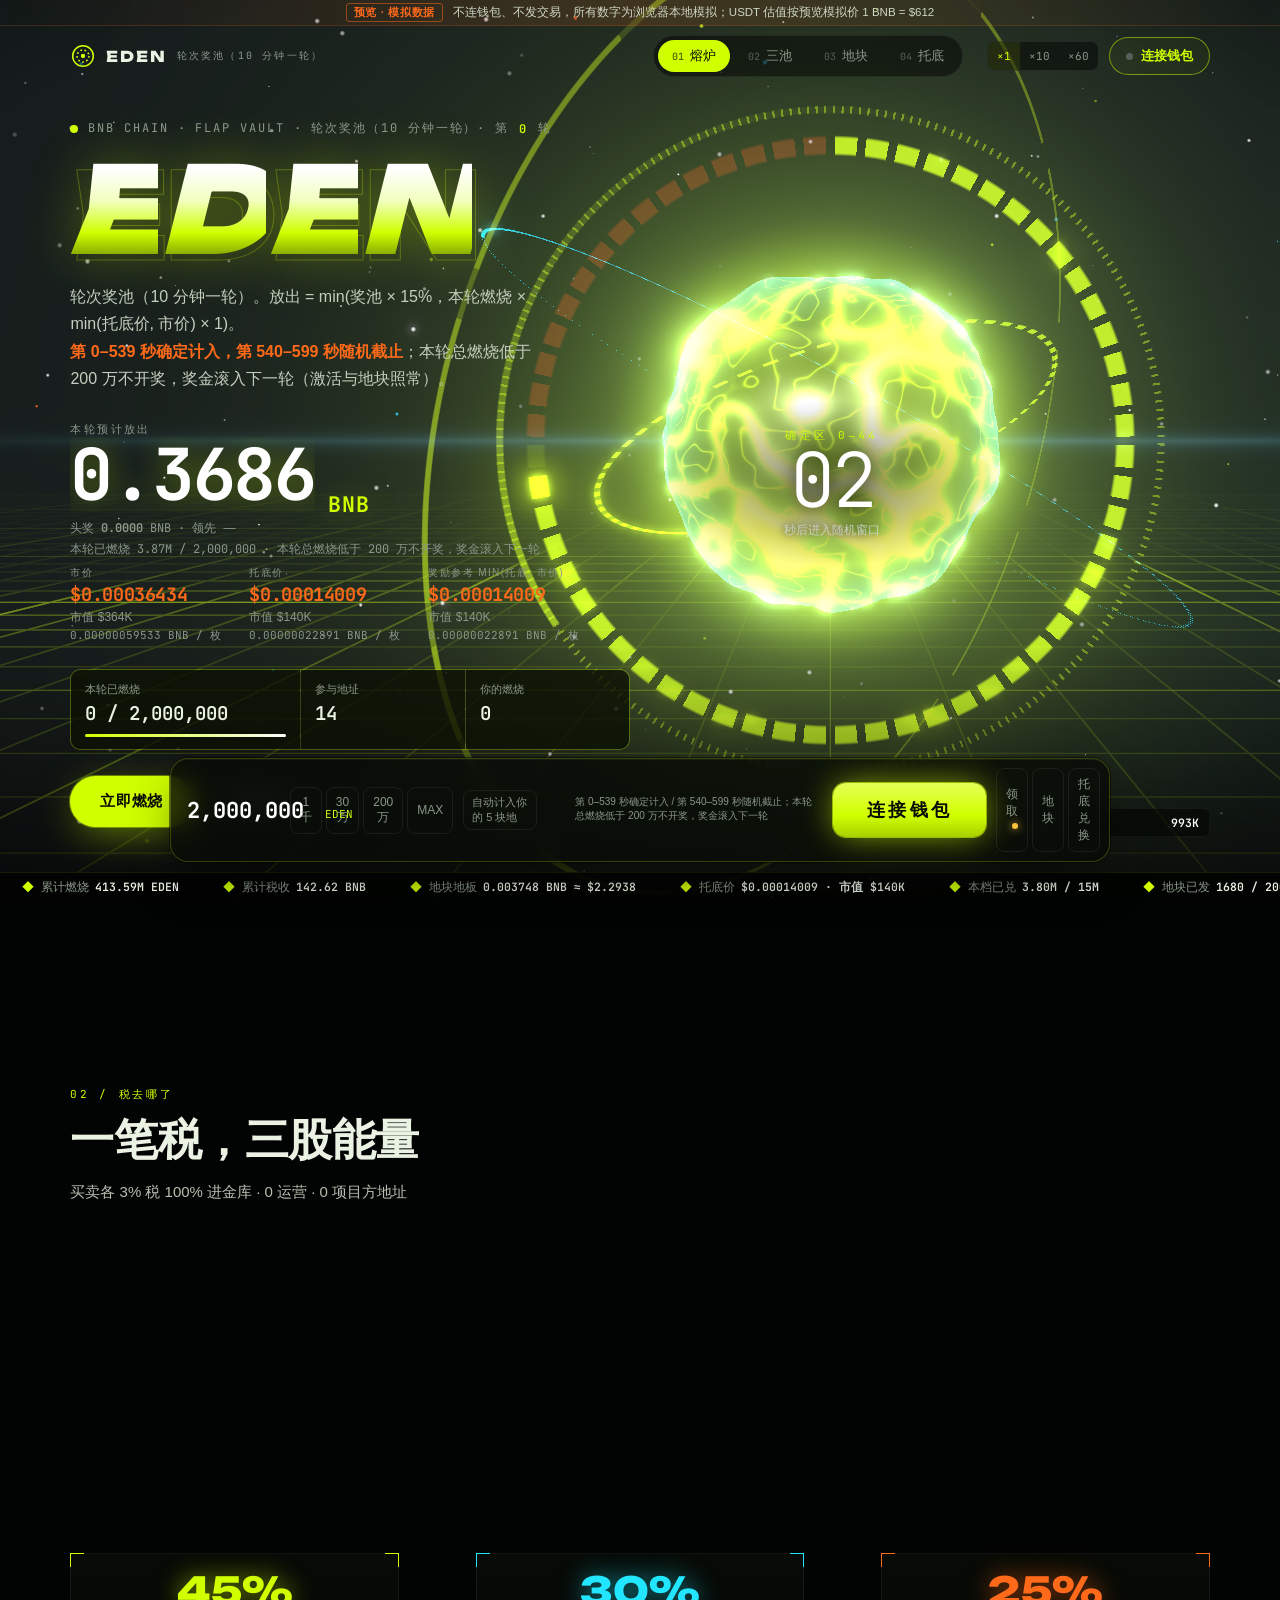
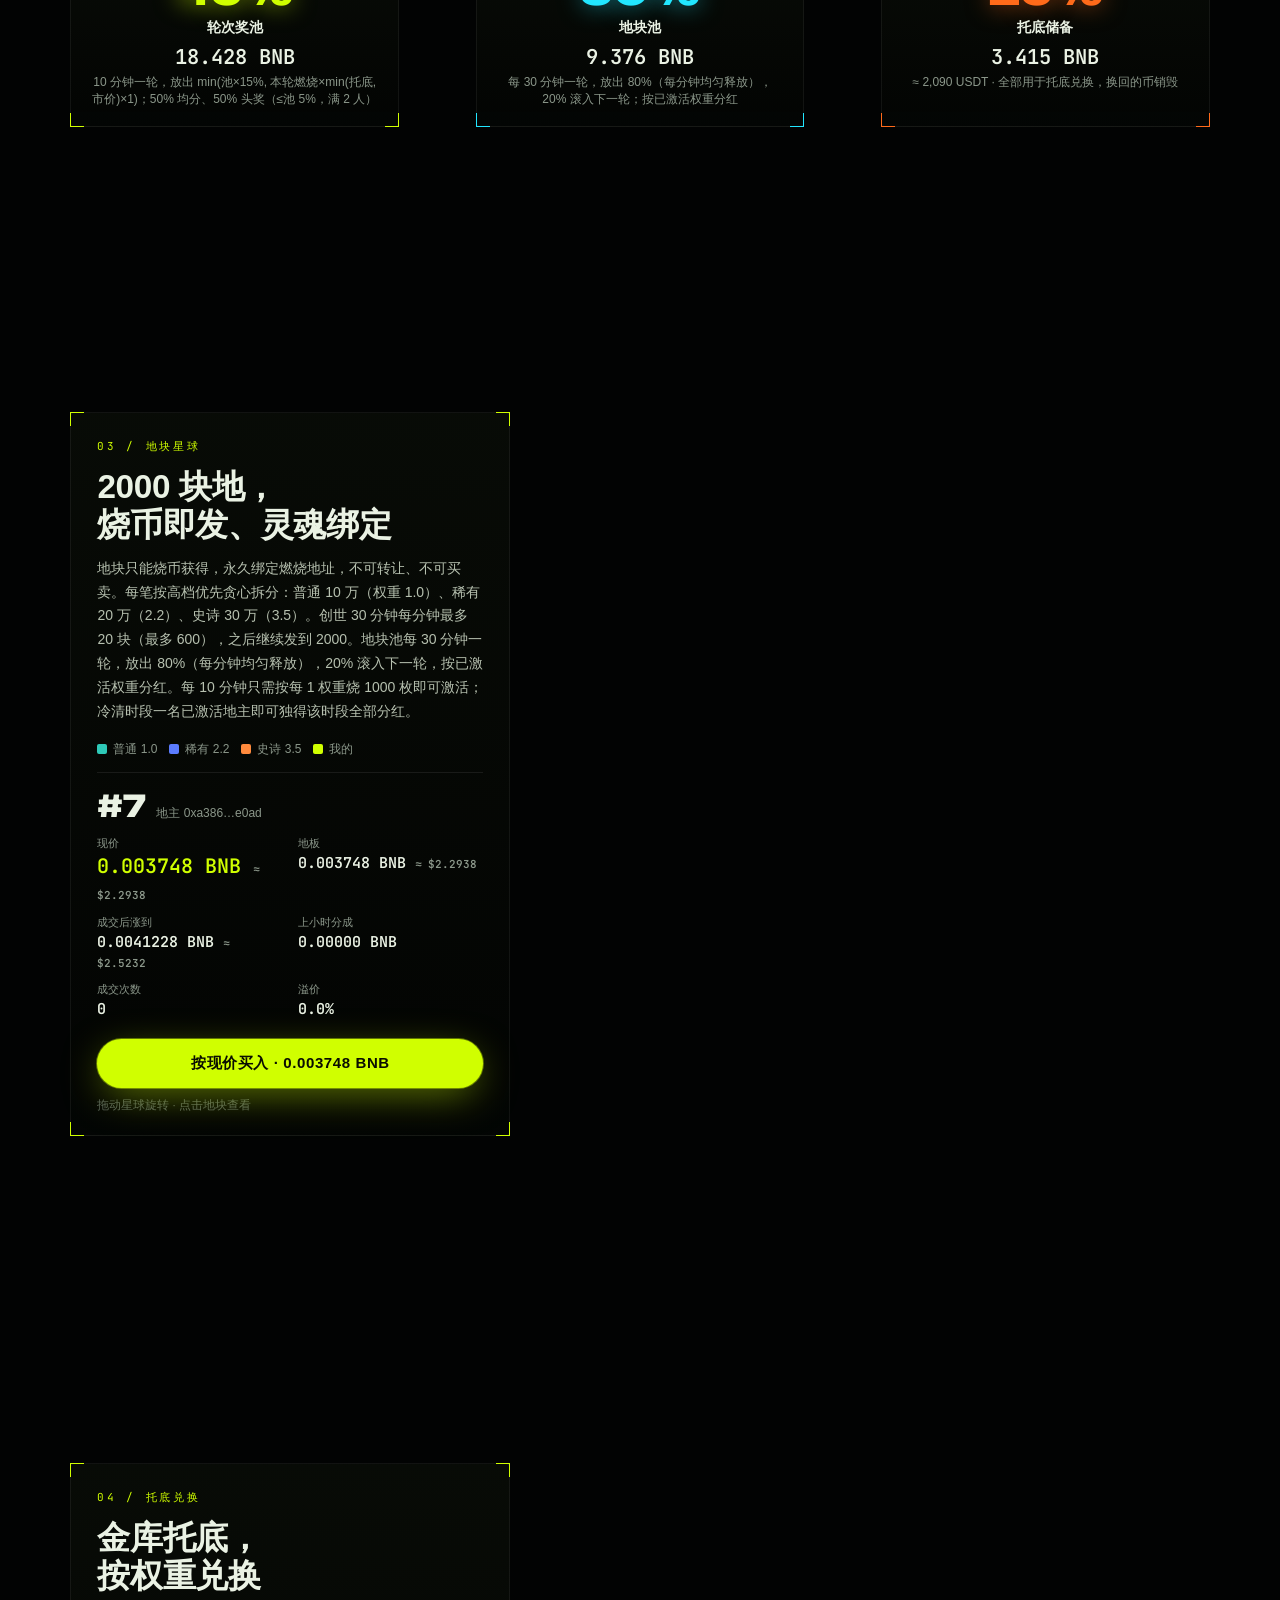
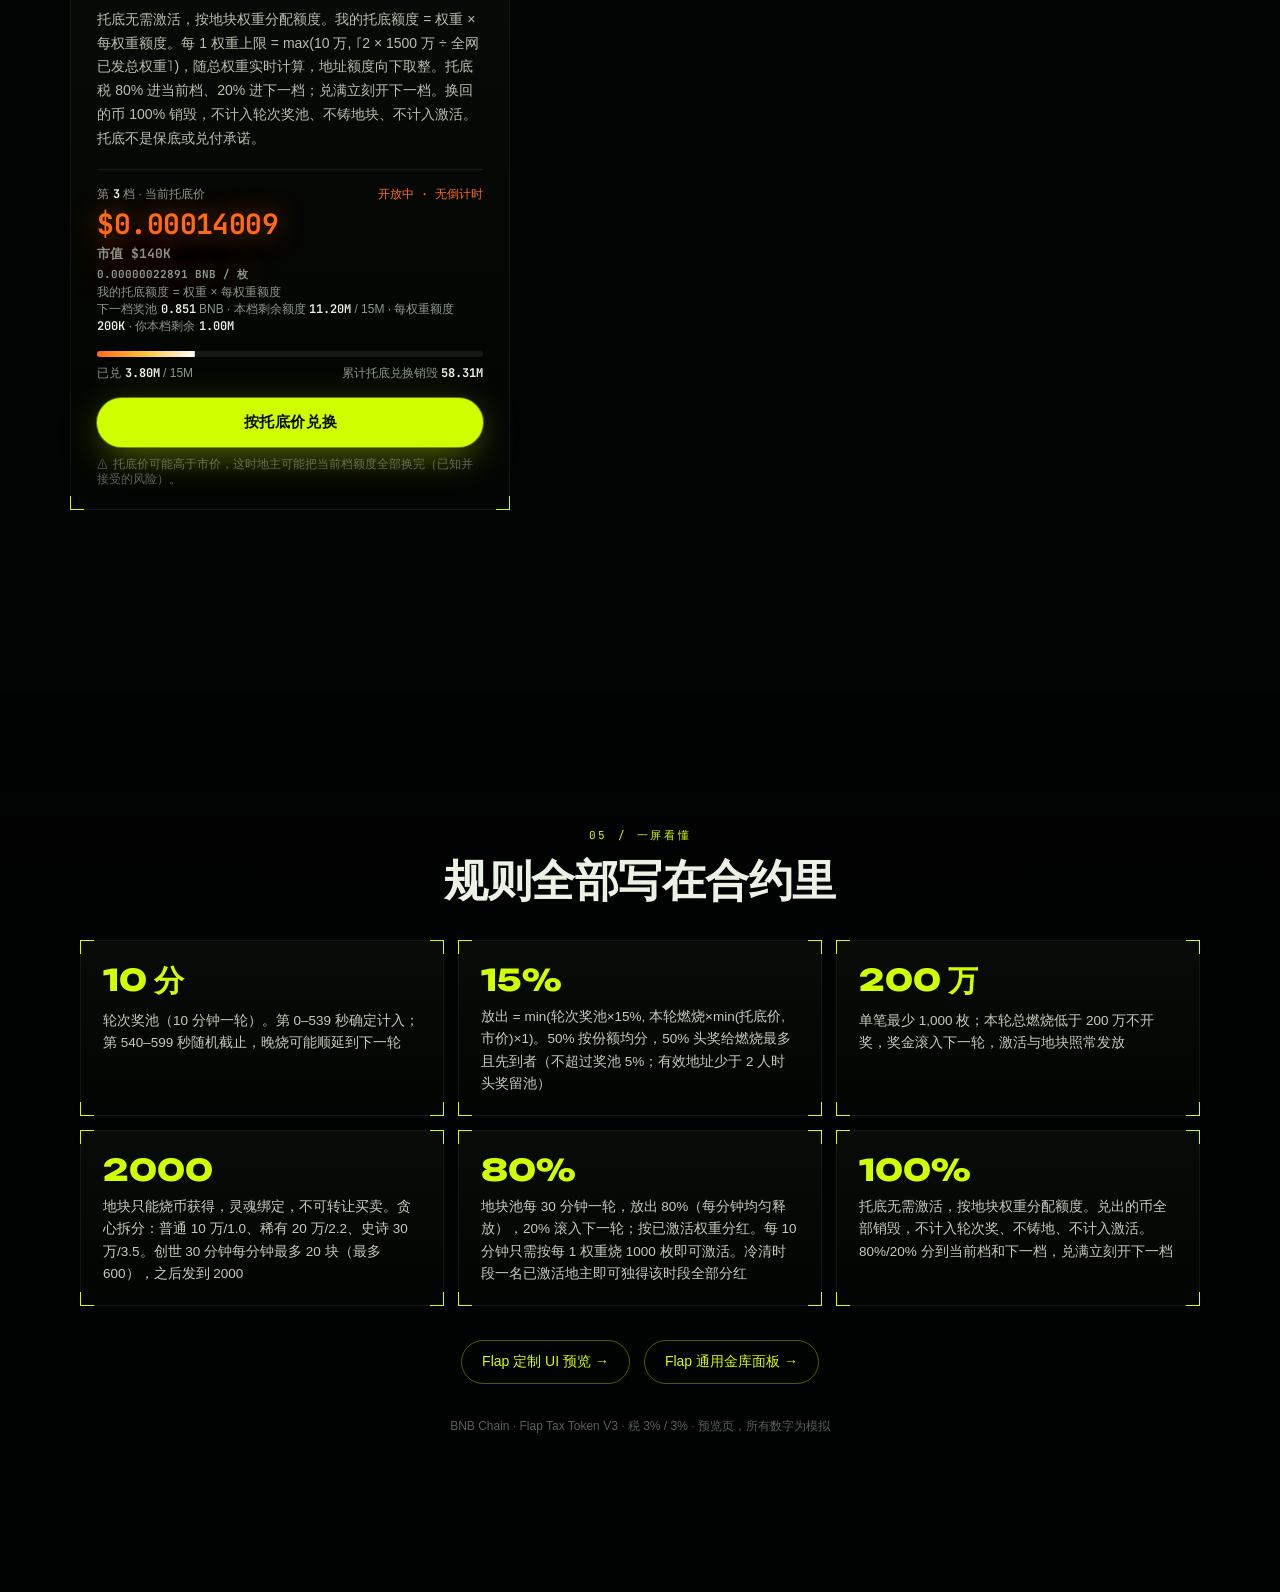
==== commit d2bcc24c: "EDEN v6 main page: rebuild v4 bundle (no plot market, tiers, activation, 10-min rounds)" ====
--- a/index.html
+++ b/index.html
@@ -3,8 +3,8 @@
 <head>
 <meta charset="utf-8">
 <meta name="viewport" content="width=device-width,initial-scale=1,viewport-fit=cover">
-<title>EDEN · 分钟燃烧金库（预览 · 模拟数据）</title>
-<meta name="description" content="EDEN 分钟燃烧金库 dapp 预览。全部为本地模拟数据，不连钱包、不发交易。">
+<title>EDEN · 轮次燃烧金库（预览 · 模拟数据）</title>
+<meta name="description" content="EDEN 轮次燃烧金库 dapp 预览。全部为本地模拟数据，不连钱包、不发交易。">
 <meta name="theme-color" content="#020303">
 <meta name="robots" content="noindex">
 <link rel="icon" href="data:image/svg+xml,%3Csvg xmlns='http://www.w3.org/2000/svg' viewBox='0 0 32 32'%3E%3Crect width='32' height='32' fill='%23020303'/%3E%3Ccircle cx='16' cy='16' r='9' fill='none' stroke='%23D0FF00' stroke-width='2'/%3E%3Ccircle cx='16' cy='16' r='3' fill='%23D0FF00'/%3E%3C/svg%3E">
@@ -19,7 +19,7 @@
 <header class="hd">
   <a class="brand" href="#hero" aria-label="EDEN">
     <svg viewBox="0 0 24 24" aria-hidden="true"><circle cx="12" cy="12" r="9.5"/><circle cx="12" cy="12" r="5.5" stroke-dasharray="1.6 2.2"/><circle cx="12" cy="12" r="2" class="f"/></svg>
-    <b>EDEN</b><i>MINUTE BURN VAULT</i>
+    <b>EDEN</b><i>轮次奖池（10 分钟一轮）</i>
   </a>
   <nav class="nv" id="nav">
     <a href="#hero" data-i="0"><em>01</em>熔炉</a><a href="#pools" data-i="1"><em>02</em>三池</a><a href="#plots" data-i="2"><em>03</em>地块</a><a href="#round" data-i="3"><em>04</em>托底</a>
@@ -34,26 +34,27 @@
   <!-- 01 熔炉 -->
   <section class="sec hero" id="hero" data-i="0">
     <div class="h-left">
-      <div class="kick rv"><span class="dot"></span>BNB CHAIN · FLAP VAULT · 第 <b data-k="minute" data-d="0">1874</b> 分钟</div>
+      <div class="kick rv"><span class="dot"></span>BNB CHAIN · FLAP VAULT · 轮次奖池（10 分钟一轮）· 第 <b data-k="roundNo" data-d="0">312</b> 轮</div>
       <h1 class="title rv" aria-label="EDEN"><span>EDEN</span></h1>
-      <p class="tag rv">每 60 秒开一炉。烧得越多，分得越多。<br><em>0–44 秒确定计入，45–59 秒随机截止</em>，晚烧可能顺延到下一分钟。</p>
+      <p class="tag rv">轮次奖池（10 分钟一轮）。放出 = min(奖池 × 15%，本轮燃烧 × min(托底价, 市价) × 1)。<br><em>第 0–539 秒确定计入，第 540–599 秒随机截止</em>；本轮总燃烧低于 200 万不开奖，奖金滚入下一轮（激活与地块照常）。</p>
       <div class="big rv">
-        <div class="lbl">本分钟奖池</div>
+        <div class="lbl">本轮预计放出</div>
         <div class="num"><span data-k="prize" data-d="4">0.0000</span><small>BNB</small></div>
-        <div class="sub">本分钟烧满 <span data-k="fullBurn" data-f="tok">0</span> 枚可放满奖励</div>
+        <div class="sub" id="jackpotLine">头奖 <b data-k="jackpot" data-d="4">0</b> BNB · 领先 <span id="leadTxt">—</span></div>
+        <div class="sub">本轮已燃烧 <span data-k="burned" data-f="tok">0</span> / 2,000,000 · 本轮总燃烧低于 200 万不开奖，奖金滚入下一轮</div>
         <div class="px-row" id="heroPrices"></div>
       </div>
       <div class="stats rv">
-        <div><span class="l">本分钟已燃烧</span><b data-k="burned" data-f="tok">0</b><i class="bar"><u id="burnBar"></u><s title="10 万枚线"></s></i></div>
+        <div><span class="l">本轮已燃烧</span><b id="burnProg">0 / 2,000,000</b><i class="bar"><u id="burnBar"></u><s title="200 万枚线"></s></i></div>
         <div><span class="l">参与地址</span><b data-k="addrs" data-d="0">0</b></div>
         <div><span class="l">你的燃烧</span><b data-k="myBurn" data-f="tok">0</b></div>
       </div>
       <div class="cta rv"><button class="btn-l" id="heroBurn" type="button">立即燃烧</button><a class="btn-g" href="#pools">钱去哪了 ↓</a></div>
     </div>
     <div class="clock" id="clock" aria-live="off">
-      <div class="c-ph" id="cPh">确定区</div>
-      <div class="c-n" id="cN">20</div>
-      <div class="c-s" id="cS">秒后进入随机窗口</div>
+      <div class="c-ph" id="cPh">本轮剩余</div>
+      <div class="c-n" id="cN">08:00</div>
+      <div class="c-s" id="cS">第 0–539 秒确定计入</div>
     </div>
     <div class="feed" id="feed" aria-label="实时燃烧"></div>
     <div class="result" id="result" aria-live="polite"></div>
@@ -63,8 +64,8 @@
   <section class="sec pools" id="pools" data-i="1">
     <div class="s-head rv"><em>02 / 税去哪了</em><h2>一笔税，三股能量</h2><p>买卖各 3% 税 100% 进金库 · 0 运营 · 0 项目方地址</p></div>
     <div class="pcards">
-      <div class="pc rv" style="--c:var(--lime)"><div class="pc-p">45%</div><div class="pc-n">分钟奖池</div><div class="pc-v"><span data-k="minutePool" data-d="3">0</span> BNB</div><div class="pc-d">每分钟最多放 2%（≤2 BNB）给燃烧者</div></div>
-      <div class="pc rv" style="--c:var(--cyan)"><div class="pc-p">30%</div><div class="pc-n">地块池</div><div class="pc-v"><span data-k="plotPool" data-d="3">0</span> BNB</div><div class="pc-d">每小时放 2% 给地主</div></div>
+      <div class="pc rv" style="--c:var(--lime)"><div class="pc-p">45%</div><div class="pc-n">轮次奖池</div><div class="pc-v"><span data-k="minutePool" data-d="3">0</span> BNB</div><div class="pc-d">10 分钟一轮，放出 min(池×15%, 本轮燃烧×min(托底,市价)×1)；50% 均分、50% 头奖（≤池 5%，满 2 人）</div></div>
+      <div class="pc rv" style="--c:var(--cyan)"><div class="pc-p">30%</div><div class="pc-n">地块池</div><div class="pc-v"><span data-k="plotPool" data-d="3">0</span> BNB</div><div class="pc-d">每 30 分钟一轮，放出 80%（每分钟均匀释放），20% 滚入下一轮；按已激活权重分红</div></div>
       <div class="pc rv" style="--c:var(--ember)"><div class="pc-p">25%</div><div class="pc-n">托底储备</div><div class="pc-v"><span data-k="reserveAll" data-d="3">0</span> BNB</div><div class="pc-d">≈ <span data-k="reserveAllUsd" data-d="0">0</span> USDT · 全部用于托底兑换，换回的币销毁</div></div>
     </div>
   </section>
@@ -72,8 +73,9 @@
   <!-- 03 地块 -->
   <section class="sec plots" id="plots" data-i="2">
     <div class="panel side rv">
-      <div class="s-head"><em>03 / 地块星球</em><h2>2000 块地，<br>烧币即发、持有即分</h2><p>地块来自燃烧（领取待发地块）。燃烧自动计入你自己的地块，持有越多、每小时分到的越多，像 NFT 分红。随时按现价买走任意一块，每成交一次涨 10%，98% 给卖家、2% 进分钟奖池；没人买每天回落 5%，不低于地板。</p></div>
-      <div class="legend"><span><i style="background:#0a3a44"></i>地板价</span><span><i style="background:var(--cyan)"></i>有溢价</span><span><i style="background:var(--ember)"></i>抢手</span><span><i style="background:var(--lime)"></i>我的</span></div>
+      <div class="s-head"><em>03 / 地块星球</em><h2>2000 块地，<br>烧币即发、灵魂绑定</h2><p>地块只能烧币获得，永久绑定燃烧地址，不可转让、不可买卖。每笔按高档优先贪心拆分：普通 10 万（权重 1.0）、稀有 20 万（2.2）、史诗 30 万（3.5）。创世 30 分钟每分钟最多 20 块（最多 600），之后继续发到 2000。地块池每 30 分钟一轮，放出 80%（每分钟均匀释放），20% 滚入下一轮，按已激活权重分红。每 10 分钟只需按每 1 权重烧 1000 枚即可激活；冷清时段一名已激活地主即可独得该时段全部分红。</p></div>
+      <div class="legend"><span><i style="background:#2ec9b8"></i>普通 1.0</span><span><i style="background:#5b7cff"></i>稀有 2.2</span><span><i style="background:#ff8a3d"></i>史诗 3.5</span><span><i style="background:var(--lime)"></i>我的</span></div>
+      <div class="tiers" id="tierPreview"></div>
       <div class="plot" id="plotCard"></div>
       <p class="hint">拖动星球旋转 · 点击地块查看</p>
     </div>
@@ -82,11 +84,12 @@
   <!-- 04 托底兑换 -->
   <section class="sec round" id="round" data-i="3">
     <div class="panel side rv">
-      <div class="s-head"><em>04 / 托底兑换</em><h2>金库托底，<br>按档兑换</h2><p>每档 1500 万枚。托底税 80% 进当前档、20% 进下一档；当前档托底价 = 档内剩余 BNB ÷ 剩余额度，随税收上涨。兑满立刻开下一档，没有倒计时、没有开档门槛。只有地主能兑，地块是门票；每块地每档有上限。换回的 EDEN 100% 销毁。托底不是保底或兑付承诺。</p></div>
+      <div class="s-head"><em>04 / 托底兑换</em><h2>金库托底，<br>按权重兑换</h2><p>托底无需激活，按地块权重分配额度。我的托底额度 = 权重 × 每权重额度。每 1 权重上限 = max(10 万, ⌈2 × 1500 万 ÷ 全网已发总权重⌉)，随总权重实时计算，地址额度向下取整。托底税 80% 进当前档、20% 进下一档；兑满立刻开下一档。换回的币 100% 销毁，不计入轮次奖池、不铸地块、不计入激活。托底不是保底或兑付承诺。</p></div>
       <div class="rd">
         <div class="rd-top"><span>第 <b data-k="roundId" data-d="0">3</b> 档 · 当前托底价</span><span class="rd-left" id="tierStatus">—</span></div>
         <div class="rd-price" id="tierPrice"></div>
-        <div class="rd-sub">下一档奖池 <b data-k="nextPool" data-d="3">0</b> BNB · 本档剩余额度 <b data-k="roundQuotaLeft" data-f="tok">0</b> / 15M · 每块上限 <b data-k="capPerPlot" data-f="tok">0</b> · 你本档剩余 <b data-k="myTierLeft" data-f="tok">0</b></div>
+        <div class="rd-sub" id="quotaMath">我的托底额度 = 权重 × 每权重额度</div>
+        <div class="rd-sub">下一档奖池 <b data-k="nextPool" data-d="3">0</b> BNB · 本档剩余额度 <b data-k="roundQuotaLeft" data-f="tok">0</b> / 15M · 每权重额度 <b data-k="capPerPlot" data-f="tok">0</b> · 你本档剩余 <b data-k="myTierLeft" data-f="tok">0</b></div>
         <div class="rd-bar"><u id="roundBar"></u></div>
         <div class="rd-row"><span>已兑 <b data-k="roundFilled" data-f="tok">0</b> / 15M</span><span>累计托底兑换销毁 <b data-k="roundBurned" data-f="tok">0</b></span></div>
         <button class="btn-l wide" id="roundSell" type="button">按托底价兑换</button>
@@ -99,12 +102,12 @@
   <section class="sec rules" id="rules" data-i="4">
     <div class="s-head rv center"><em>05 / 一屏看懂</em><h2>规则全部写在合约里</h2></div>
     <div class="rgrid">
-      <div class="rc rv"><b>60s</b><span>每分钟一炉，0–44 秒确定计入；45–59 秒随机截止，晚烧可能顺延到下一分钟</span></div>
-      <div class="rc rv"><b>2%</b><span>每分钟放 min(分钟奖池×2%, 本分钟燃烧×min(托底价, 市价)×1, 2 BNB)，烧得越多放得越多，按燃烧量比例分；读不到市价时本分钟不按燃烧放出</span></div>
-      <div class="rc rv"><b>10 万</b><span>单笔最少 1 万枚；整分钟不到 10 万枚不发奖，燃烧量带到下一分钟</span></div>
-      <div class="rc rv"><b>2000</b><span>总 2000 块地：创世 60 分钟每分钟累计 20 块（最多 1200），每烧 20 万枚发 1 块，创世后继续发到满。燃烧自动计入你自己的地块，按持有数加权分红</span></div>
-      <div class="rc rv"><b>+10%</b><span>任何人可按现价买任何地块；成交价 98% 给卖家、2% 进分钟奖池；没人买每天回落 5%，不低于地板</span></div>
-      <div class="rc rv"><b>100%</b><span>托底兑换换回的币全部销毁；按档 1500 万枚，80%/20% 分到当前档和下一档，兑满立刻开下一档。Flap 统计转入 0xdead 的销毁量（转入 0xdead 不减少 totalSupply）</span></div>
+      <div class="rc rv"><b>10 分</b><span>轮次奖池（10 分钟一轮）。第 0–539 秒确定计入；第 540–599 秒随机截止，晚烧可能顺延到下一轮</span></div>
+      <div class="rc rv"><b>15%</b><span>放出 = min(轮次奖池×15%, 本轮燃烧×min(托底价, 市价)×1)。50% 按份额均分，50% 头奖给燃烧最多且先到者（不超过奖池 5%；有效地址少于 2 人时头奖留池）</span></div>
+      <div class="rc rv"><b>200 万</b><span>单笔最少 1,000 枚；本轮总燃烧低于 200 万不开奖，奖金滚入下一轮，激活与地块照常发放</span></div>
+      <div class="rc rv"><b>2000</b><span>地块只能烧币获得，灵魂绑定，不可转让买卖。贪心拆分：普通 10 万/1.0、稀有 20 万/2.2、史诗 30 万/3.5。创世 30 分钟每分钟最多 20 块（最多 600），之后发到 2000</span></div>
+      <div class="rc rv"><b>80%</b><span>地块池每 30 分钟一轮，放出 80%（每分钟均匀释放），20% 滚入下一轮；按已激活权重分红。每 10 分钟只需按每 1 权重烧 1000 枚即可激活。冷清时段一名已激活地主即可独得该时段全部分红</span></div>
+      <div class="rc rv"><b>100%</b><span>托底无需激活，按地块权重分配额度。兑出的币全部销毁，不计入轮次奖、不铸地、不计入激活。80%/20% 分到当前档和下一档，兑满立刻开下一档</span></div>
     </div>
     <div class="links rv"><a href="./flap-custom/">Flap 定制 UI 预览 →</a><a href="./flap/">Flap 通用金库面板 →</a></div>
     <p class="foot">BNB Chain · Flap Tax Token V3 · 税 3% / 3% · 预览页，所有数字为模拟</p>
@@ -120,10 +123,12 @@
     <div class="sh-body" id="shBody"></div>
   </div>
   <div class="dk">
-    <div class="dk-in"><input id="amt" inputmode="numeric" autocomplete="off" value="100,000" aria-label="燃烧数量"><span>EDEN</span></div>
-    <div class="dk-chips"><button data-a="100000">10万</button><button data-a="200000">20万</button><button data-a="1000000">100万</button><button data-a="max">MAX</button></div>
-    <div class="dk-plot" id="autoPlot">自动计入你的地块</div>
-    <div class="dk-phase" id="burnPhase">0–44 秒确定 / 45–59 秒随机截止，晚烧可能顺延到下一分钟</div>
+    <div class="dk-in"><input id="amt" inputmode="numeric" autocomplete="off" value="2,000,000" aria-label="燃烧数量"><span>EDEN</span></div>
+    <div class="dk-chips"><button data-a="1000">1千</button><button data-a="300000">30万</button><button data-a="2000000">200万</button><button data-a="max">MAX</button></div>
+    <div class="dk-plot" id="autoPlot">自动计入你的地块 · 灵魂绑定</div>
+    <div class="dk-preview" id="burnPreview"></div>
+    <div class="dk-act" id="actPrefill"></div>
+    <div class="dk-phase" id="burnPhase">第 0–539 秒确定计入 / 第 540–599 秒随机截止；本轮总燃烧低于 200 万不开奖，奖金滚入下一轮</div>
     <button class="burn" id="burnBtn" type="button"><span>燃烧</span><i></i></button>
     <div class="dk-tabs"><button data-t="claim">领取<i id="claimDot2"></i></button><button data-t="plot">地块</button><button data-t="round">托底兑换</button></div>
   </div>
--- a/assets/eden-v4.css
+++ b/assets/eden-v4.css
@@ -254,7 +254,7 @@
   .dock{bottom:34px}
   .dk{flex-wrap:wrap;gap:8px;padding:10px}
   .dk-in input{width:120px;font-size:20px}
-  .dk-plot{display:none}
+  /* .dk-plot shown on mobile as status line */
   .burn{height:48px;padding:0 24px;font-size:16px}
   .dk-chips{order:3} .dk-tabs{order:4;margin-left:auto}
   .dk-chips button,.dk-tabs button{padding:6px 8px;font-size:11.5px}
@@ -266,3 +266,23 @@
   .tk,.dot,.btn-l::after,.burn.win i{animation:none!important}
   .flash.go{animation:none}
 }
+
+/* v5 price blocks: USDT primary, 市值, BNB secondary. Plain decimals only. */
+.px-block{display:flex;flex-direction:column;gap:2px;align-items:flex-start}
+.px-usd{font-family:var(--mono);font-size:1.15em;font-weight:700;color:var(--ember);letter-spacing:-0.02em}
+.px-cap{font-size:12px;color:var(--mute);margin-left:0}
+.px-block .px-cap{margin-top:1px}
+.px-bnb{font-size:11px;color:var(--mute);font-family:var(--mono)}
+.px-approx{font-size:11px;color:var(--mute);font-family:var(--mono)}
+.px-na{color:var(--mute)}
+.px-row{margin-top:8px;display:flex;flex-wrap:wrap;gap:18px 28px}
+.px-item{display:flex;flex-direction:column;gap:2px}
+.px-item .px-lab{font-size:10px;letter-spacing:.14em;text-transform:uppercase;color:var(--mute)}
+.rd-price .px-usd{font-size:28px;line-height:1.1}
+.rd-price .px-cap{display:block;margin-top:4px;font-size:13px}
+.rd-price .px-bnb{display:block;margin-top:2px}
+.dk-phase{font-size:10px;color:var(--mute);line-height:1.4;padding:0 8px 2px;max-width:280px}
+@media(max-width:820px){
+  .dk-plot{display:flex;font-size:10px;padding:2px 6px}
+  .dk-phase{display:block;max-width:none;padding:0 4px 4px}
+}
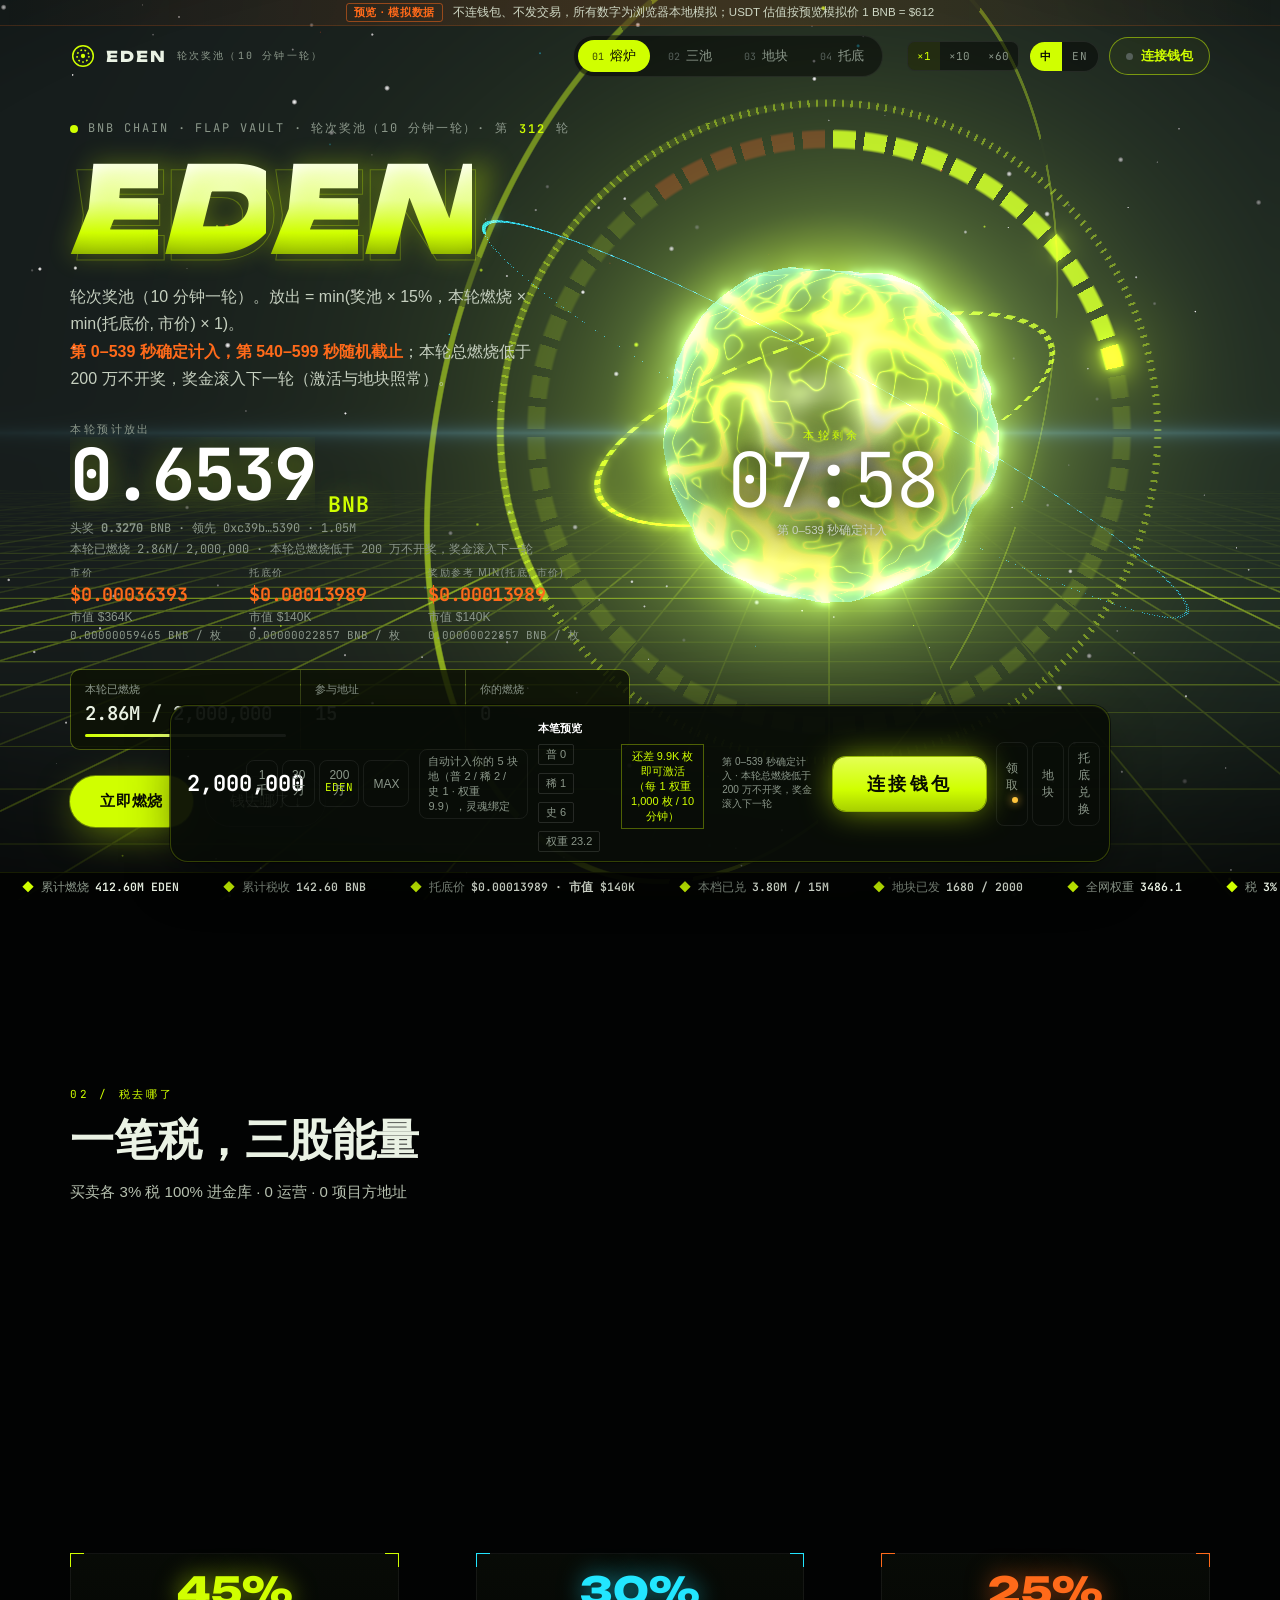
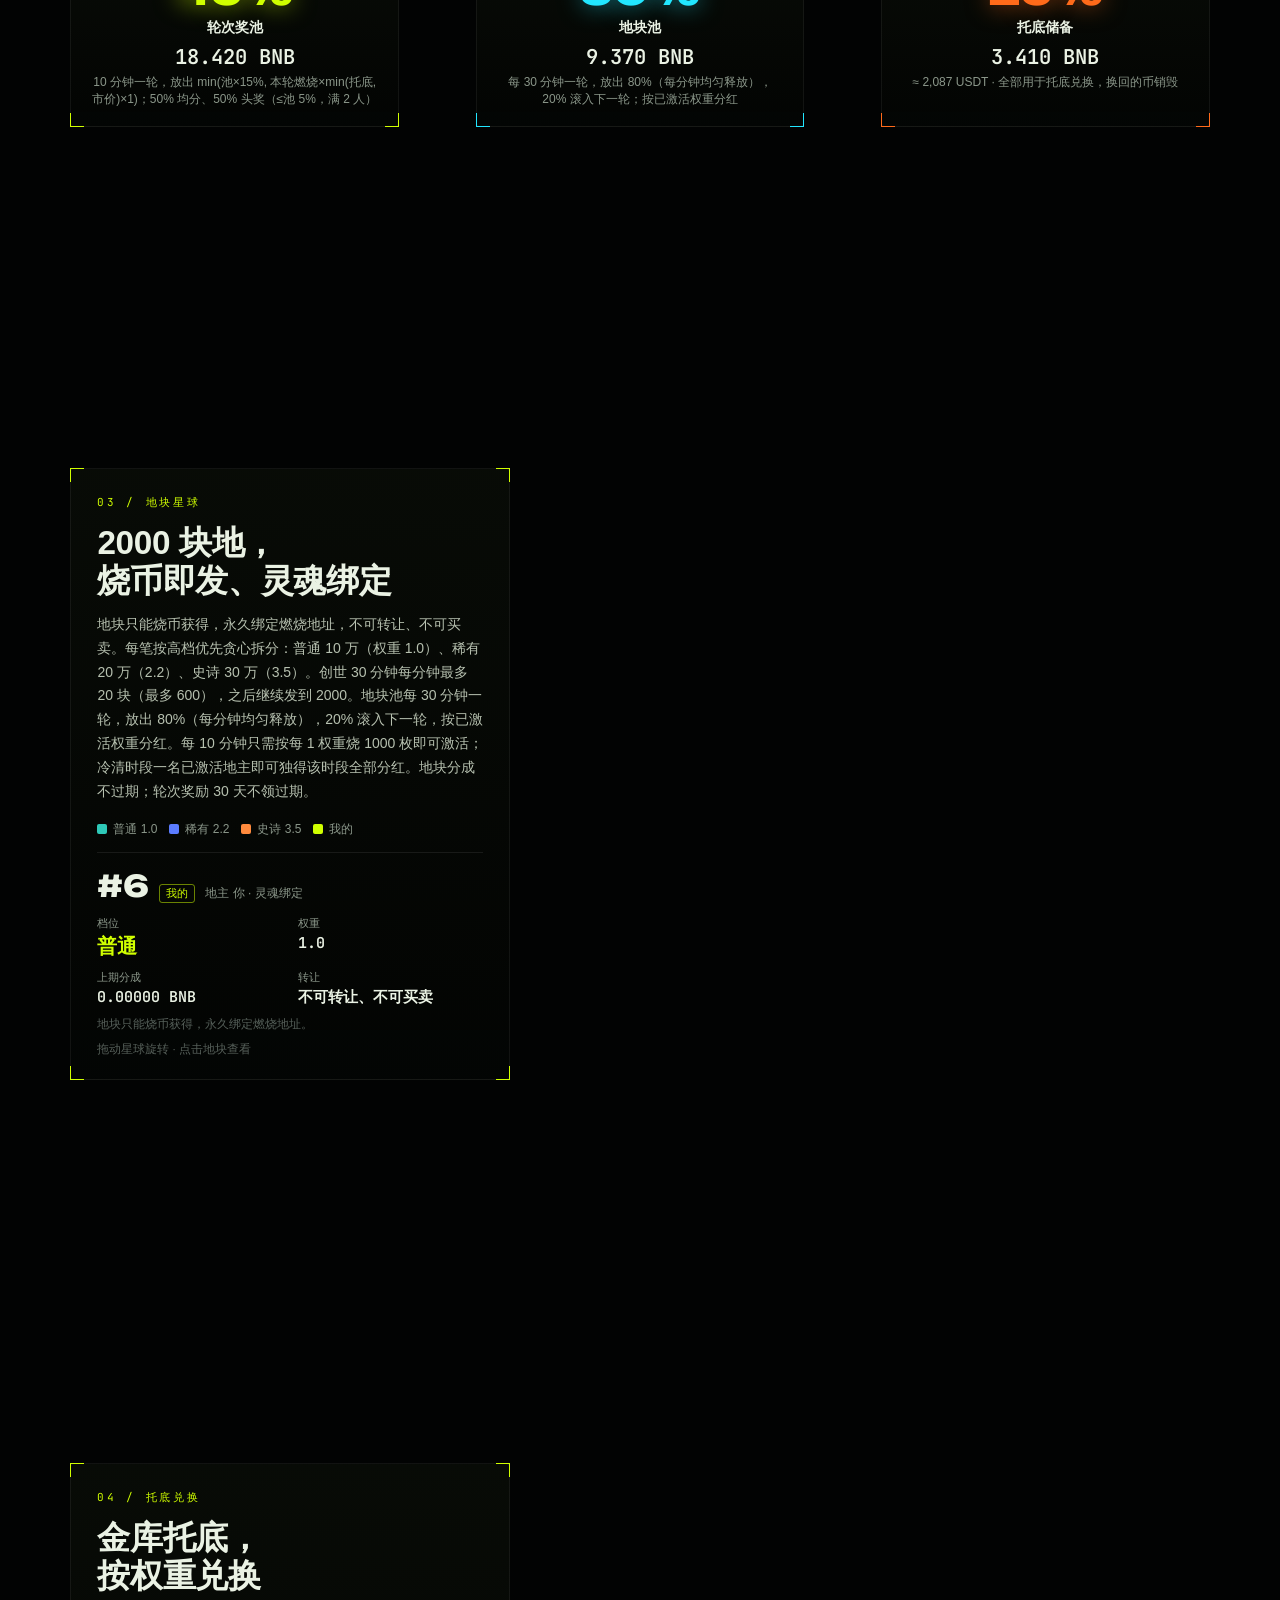
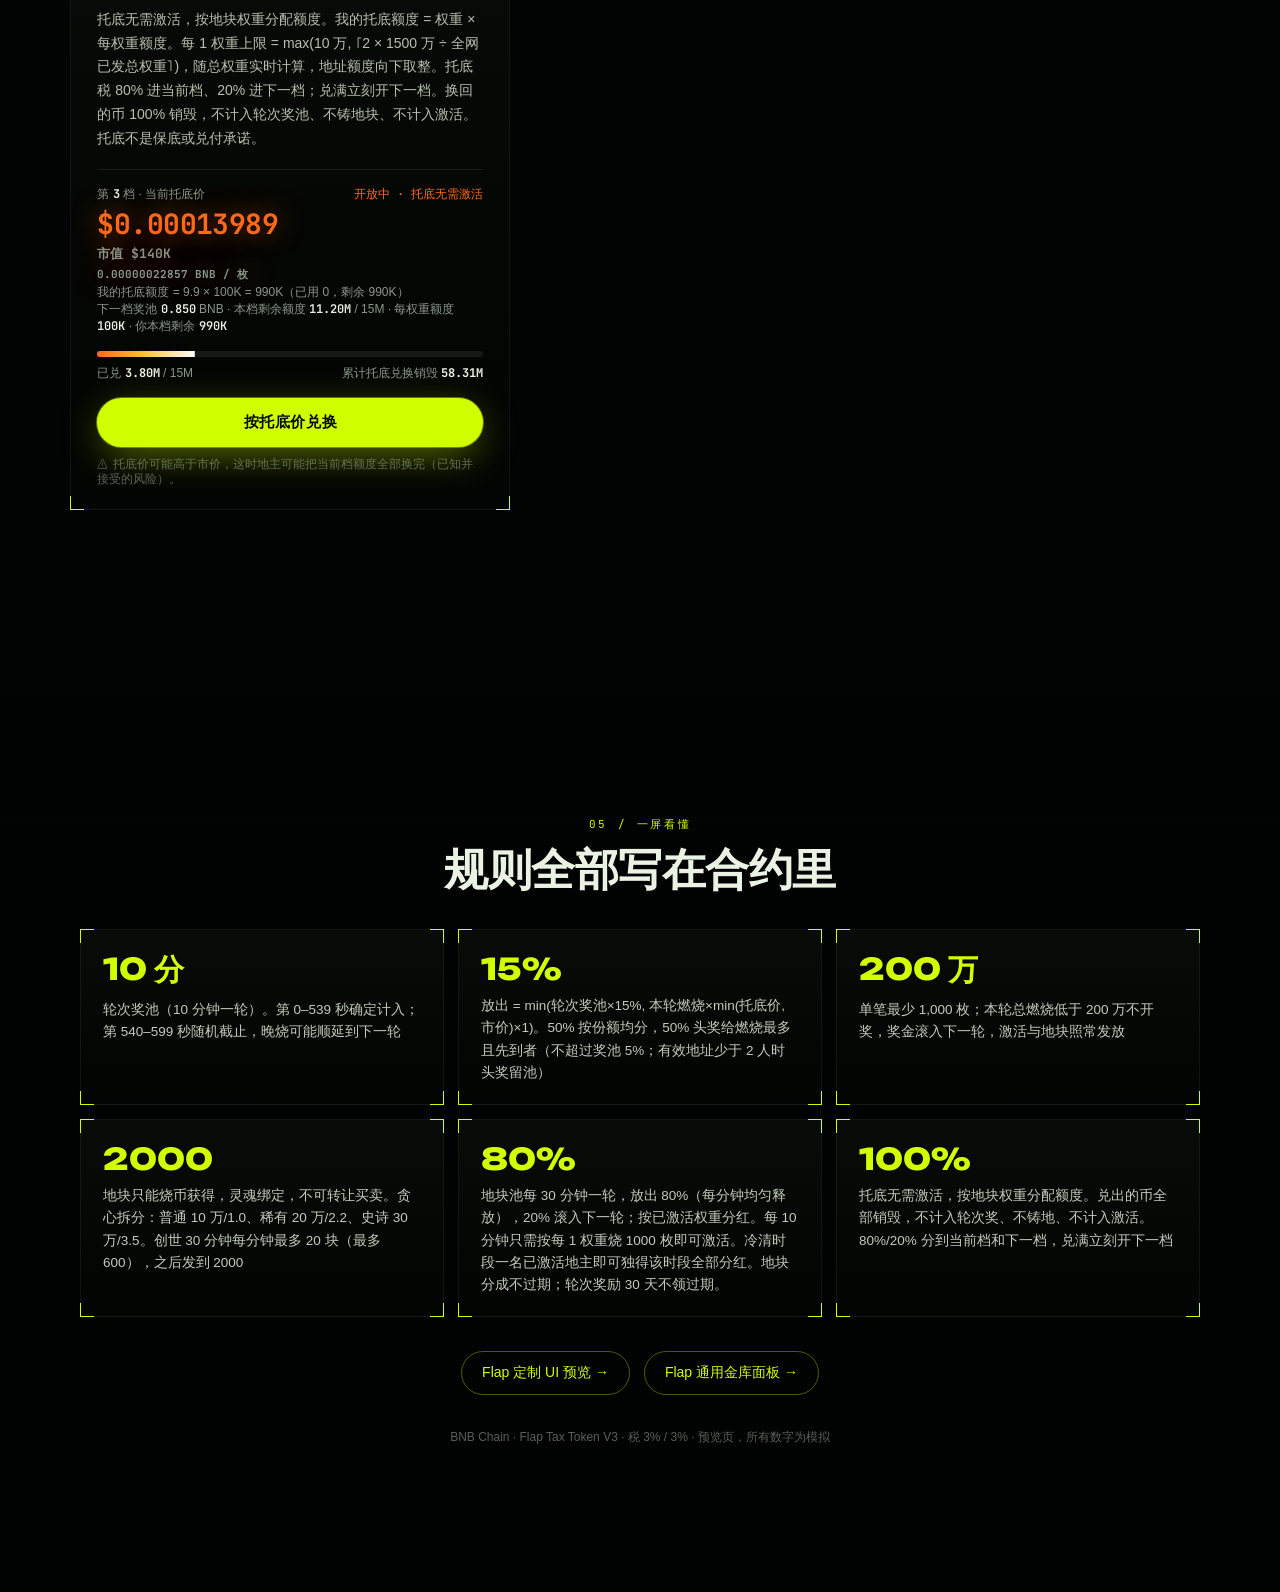
==== commit fbe72715: "UI: 中英切换 + 弱设备自适应画质 + 防黑块 + 推进结算循环" ====
--- a/index.html
+++ b/index.html
@@ -11,22 +11,26 @@
 <link rel="stylesheet" href="assets/eden-v4.css">
 </head>
 <body>
-<canvas id="gl" aria-hidden="true"></canvas>
+<div id="glwrap"><canvas id="gl" aria-hidden="true"></canvas></div>
 <div class="vignette" aria-hidden="true"></div>
 <div class="flash" id="flash" aria-hidden="true"></div>
 
-<div class="pv" role="note"><b>预览 · 模拟数据</b><span>不连钱包、不发交易，所有数字为浏览器本地模拟；USDT 估值按预览模拟价 1 BNB = $612</span></div>
+<div class="pv" role="note"><b data-i18n="previewBadge">预览 · 模拟数据</b><span data-i18n="previewNote">不连钱包、不发交易，所有数字为浏览器本地模拟；USDT 估值按预览模拟价 1 BNB = $612</span></div>
 <header class="hd">
   <a class="brand" href="#hero" aria-label="EDEN">
     <svg viewBox="0 0 24 24" aria-hidden="true"><circle cx="12" cy="12" r="9.5"/><circle cx="12" cy="12" r="5.5" stroke-dasharray="1.6 2.2"/><circle cx="12" cy="12" r="2" class="f"/></svg>
-    <b>EDEN</b><i>轮次奖池（10 分钟一轮）</i>
+    <b>EDEN</b><i data-i18n="brandTag">轮次奖池（10 分钟一轮）</i>
   </a>
   <nav class="nv" id="nav">
-    <a href="#hero" data-i="0"><em>01</em>熔炉</a><a href="#pools" data-i="1"><em>02</em>三池</a><a href="#plots" data-i="2"><em>03</em>地块</a><a href="#round" data-i="3"><em>04</em>托底</a>
+    <a href="#hero" data-i="0"><em>01</em><span data-i18n="nav1">熔炉</span></a><a href="#pools" data-i="1"><em>02</em><span data-i18n="nav2">三池</span></a><a href="#plots" data-i="2"><em>03</em><span data-i18n="nav3">地块</span></a><a href="#round" data-i="3"><em>04</em><span data-i18n="nav4">托底</span></a>
   </nav>
   <div class="act">
     <div class="spd" id="spd" title="模拟时间倍速"><button data-s="1" class="on">×1</button><button data-s="10">×10</button><button data-s="60">×60</button></div>
-    <button id="walletBtn" class="wb" type="button" title="预览：模拟连接，不调用任何钱包"><i></i><span>连接钱包</span></button>
+    <div class="lang" id="langSwitch" role="group" data-i18n-aria="langLabel" aria-label="语言">
+      <button type="button" data-lang="zh" class="on">中</button>
+      <button type="button" data-lang="en">EN</button>
+    </div>
+    <button id="walletBtn" class="wb" type="button" title="预览：模拟连接，不调用任何钱包"><i></i><span data-i18n="wallet">连接钱包</span></button>
   </div>
 </header>
 
@@ -34,27 +38,27 @@
   <!-- 01 熔炉 -->
   <section class="sec hero" id="hero" data-i="0">
     <div class="h-left">
-      <div class="kick rv"><span class="dot"></span>BNB CHAIN · FLAP VAULT · 轮次奖池（10 分钟一轮）· 第 <b data-k="roundNo" data-d="0">312</b> 轮</div>
+      <div class="kick rv"><span class="dot"></span><span data-i18n="kick">BNB CHAIN · FLAP VAULT · 轮次奖池（10 分钟一轮）· 第</span> <b data-k="roundNo" data-d="0">312</b> <span data-i18n="kickRound">轮</span></div>
       <h1 class="title rv" aria-label="EDEN"><span>EDEN</span></h1>
-      <p class="tag rv">轮次奖池（10 分钟一轮）。放出 = min(奖池 × 15%，本轮燃烧 × min(托底价, 市价) × 1)。<br><em>第 0–539 秒确定计入，第 540–599 秒随机截止</em>；本轮总燃烧低于 200 万不开奖，奖金滚入下一轮（激活与地块照常）。</p>
+      <p class="tag rv" data-i18n-html="tagHtml">轮次奖池（10 分钟一轮）。放出 = min(奖池 × 15%，本轮燃烧 × min(托底价, 市价) × 1)。<br><em>第 0–539 秒确定计入，第 540–599 秒随机截止</em>；本轮总燃烧低于 200 万不开奖，奖金滚入下一轮（激活与地块照常）。</p>
       <div class="big rv">
-        <div class="lbl">本轮预计放出</div>
+        <div class="lbl" data-i18n="prizeLbl">本轮预计放出</div>
         <div class="num"><span data-k="prize" data-d="4">0.0000</span><small>BNB</small></div>
-        <div class="sub" id="jackpotLine">头奖 <b data-k="jackpot" data-d="4">0</b> BNB · 领先 <span id="leadTxt">—</span></div>
-        <div class="sub">本轮已燃烧 <span data-k="burned" data-f="tok">0</span> / 2,000,000 · 本轮总燃烧低于 200 万不开奖，奖金滚入下一轮</div>
+        <div class="sub" id="jackpotLine"><span data-i18n="jackpotLine">头奖</span> <b data-k="jackpot" data-d="4">0</b> BNB · <span data-i18n="jackpotLead">领先</span> <span id="leadTxt">—</span></div>
+        <div class="sub"><span data-i18n="burnLine">本轮已燃烧</span> <span data-k="burned" data-f="tok">0</span><span data-i18n="burnLineRest"> / 2,000,000 · 本轮总燃烧低于 200 万不开奖，奖金滚入下一轮</span></div>
         <div class="px-row" id="heroPrices"></div>
       </div>
       <div class="stats rv">
-        <div><span class="l">本轮已燃烧</span><b id="burnProg">0 / 2,000,000</b><i class="bar"><u id="burnBar"></u><s title="200 万枚线"></s></i></div>
-        <div><span class="l">参与地址</span><b data-k="addrs" data-d="0">0</b></div>
-        <div><span class="l">你的燃烧</span><b data-k="myBurn" data-f="tok">0</b></div>
+        <div><span class="l" data-i18n="statBurned">本轮已燃烧</span><b id="burnProg">0 / 2,000,000</b><i class="bar"><u id="burnBar"></u><s title="200 万枚线"></s></i></div>
+        <div><span class="l" data-i18n="statAddrs">参与地址</span><b data-k="addrs" data-d="0">0</b></div>
+        <div><span class="l" data-i18n="statMine">你的燃烧</span><b data-k="myBurn" data-f="tok">0</b></div>
       </div>
-      <div class="cta rv"><button class="btn-l" id="heroBurn" type="button">立即燃烧</button><a class="btn-g" href="#pools">钱去哪了 ↓</a></div>
+      <div class="cta rv"><button class="btn-l" id="heroBurn" type="button" data-i18n="ctaBurn">立即燃烧</button><a class="btn-g" href="#pools" data-i18n="ctaPools">钱去哪了 ↓</a></div>
     </div>
     <div class="clock" id="clock" aria-live="off">
-      <div class="c-ph" id="cPh">本轮剩余</div>
+      <div class="c-ph" id="cPh" data-i18n="clockLeft">本轮剩余</div>
       <div class="c-n" id="cN">08:00</div>
-      <div class="c-s" id="cS">第 0–539 秒确定计入</div>
+      <div class="c-s" id="cS" data-i18n="clockCertain">第 0–539 秒确定计入</div>
     </div>
     <div class="feed" id="feed" aria-label="实时燃烧"></div>
     <div class="result" id="result" aria-live="polite"></div>
@@ -62,55 +66,55 @@
 
   <!-- 02 三池 -->
   <section class="sec pools" id="pools" data-i="1">
-    <div class="s-head rv"><em>02 / 税去哪了</em><h2>一笔税，三股能量</h2><p>买卖各 3% 税 100% 进金库 · 0 运营 · 0 项目方地址</p></div>
+    <div class="s-head rv"><em data-i18n="poolsKicker">02 / 税去哪了</em><h2 data-i18n="poolsH">一笔税，三股能量</h2><p data-i18n="poolsP">买卖各 3% 税 100% 进金库 · 0 运营 · 0 项目方地址</p></div>
     <div class="pcards">
-      <div class="pc rv" style="--c:var(--lime)"><div class="pc-p">45%</div><div class="pc-n">轮次奖池</div><div class="pc-v"><span data-k="minutePool" data-d="3">0</span> BNB</div><div class="pc-d">10 分钟一轮，放出 min(池×15%, 本轮燃烧×min(托底,市价)×1)；50% 均分、50% 头奖（≤池 5%，满 2 人）</div></div>
-      <div class="pc rv" style="--c:var(--cyan)"><div class="pc-p">30%</div><div class="pc-n">地块池</div><div class="pc-v"><span data-k="plotPool" data-d="3">0</span> BNB</div><div class="pc-d">每 30 分钟一轮，放出 80%（每分钟均匀释放），20% 滚入下一轮；按已激活权重分红</div></div>
-      <div class="pc rv" style="--c:var(--ember)"><div class="pc-p">25%</div><div class="pc-n">托底储备</div><div class="pc-v"><span data-k="reserveAll" data-d="3">0</span> BNB</div><div class="pc-d">≈ <span data-k="reserveAllUsd" data-d="0">0</span> USDT · 全部用于托底兑换，换回的币销毁</div></div>
+      <div class="pc rv" style="--c:var(--lime)"><div class="pc-p">45%</div><div class="pc-n" data-i18n="pool1n">轮次奖池</div><div class="pc-v"><span data-k="minutePool" data-d="3">0</span> BNB</div><div class="pc-d" data-i18n="pool1d">10 分钟一轮，放出 min(池×15%, 本轮燃烧×min(托底,市价)×1)；50% 均分、50% 头奖（≤池 5%，满 2 人）</div></div>
+      <div class="pc rv" style="--c:var(--cyan)"><div class="pc-p">30%</div><div class="pc-n" data-i18n="pool2n">地块池</div><div class="pc-v"><span data-k="plotPool" data-d="3">0</span> BNB</div><div class="pc-d" data-i18n="pool2d">每 30 分钟一轮，放出 80%（每分钟均匀释放），20% 滚入下一轮；按已激活权重分红</div></div>
+      <div class="pc rv" style="--c:var(--ember)"><div class="pc-p">25%</div><div class="pc-n" data-i18n="pool3n">托底储备</div><div class="pc-v"><span data-k="reserveAll" data-d="3">0</span> BNB</div><div class="pc-d"><span data-i18n="pool3dPre">≈ </span><span data-k="reserveAllUsd" data-d="0">0</span><span data-i18n="pool3dSuf"> USDT · 全部用于托底兑换，换回的币销毁</span></div></div>
     </div>
   </section>
 
   <!-- 03 地块 -->
   <section class="sec plots" id="plots" data-i="2">
     <div class="panel side rv">
-      <div class="s-head"><em>03 / 地块星球</em><h2>2000 块地，<br>烧币即发、灵魂绑定</h2><p>地块只能烧币获得，永久绑定燃烧地址，不可转让、不可买卖。每笔按高档优先贪心拆分：普通 10 万（权重 1.0）、稀有 20 万（2.2）、史诗 30 万（3.5）。创世 30 分钟每分钟最多 20 块（最多 600），之后继续发到 2000。地块池每 30 分钟一轮，放出 80%（每分钟均匀释放），20% 滚入下一轮，按已激活权重分红。每 10 分钟只需按每 1 权重烧 1000 枚即可激活；冷清时段一名已激活地主即可独得该时段全部分红。</p></div>
-      <div class="legend"><span><i style="background:#2ec9b8"></i>普通 1.0</span><span><i style="background:#5b7cff"></i>稀有 2.2</span><span><i style="background:#ff8a3d"></i>史诗 3.5</span><span><i style="background:var(--lime)"></i>我的</span></div>
+      <div class="s-head"><em data-i18n="plotsKicker">03 / 地块星球</em><h2 data-i18n-html="plotsHHtml">2000 块地，<br>烧币即发、灵魂绑定</h2><p data-i18n="plotsP">地块只能烧币获得，永久绑定燃烧地址，不可转让、不可买卖。每笔按高档优先贪心拆分：普通 10 万（权重 1.0）、稀有 20 万（2.2）、史诗 30 万（3.5）。创世 30 分钟每分钟最多 20 块（最多 600），之后继续发到 2000。地块池每 30 分钟一轮，放出 80%（每分钟均匀释放），20% 滚入下一轮，按已激活权重分红。每 10 分钟只需按每 1 权重烧 1000 枚即可激活；冷清时段一名已激活地主即可独得该时段全部分红。地块分成不过期；轮次奖励 30 天不领过期。</p></div>
+      <div class="legend"><span><i style="background:#2ec9b8"></i><span data-i18n="legendCommon">普通 1.0</span></span><span><i style="background:#5b7cff"></i><span data-i18n="legendRare">稀有 2.2</span></span><span><i style="background:#ff8a3d"></i><span data-i18n="legendEpic">史诗 3.5</span></span><span><i style="background:var(--lime)"></i><span data-i18n="legendMine">我的</span></span></div>
       <div class="tiers" id="tierPreview"></div>
       <div class="plot" id="plotCard"></div>
-      <p class="hint">拖动星球旋转 · 点击地块查看</p>
+      <p class="hint" data-i18n="plotsHint">拖动星球旋转 · 点击地块查看</p>
     </div>
   </section>
 
   <!-- 04 托底兑换 -->
   <section class="sec round" id="round" data-i="3">
     <div class="panel side rv">
-      <div class="s-head"><em>04 / 托底兑换</em><h2>金库托底，<br>按权重兑换</h2><p>托底无需激活，按地块权重分配额度。我的托底额度 = 权重 × 每权重额度。每 1 权重上限 = max(10 万, ⌈2 × 1500 万 ÷ 全网已发总权重⌉)，随总权重实时计算，地址额度向下取整。托底税 80% 进当前档、20% 进下一档；兑满立刻开下一档。换回的币 100% 销毁，不计入轮次奖池、不铸地块、不计入激活。托底不是保底或兑付承诺。</p></div>
+      <div class="s-head"><em data-i18n="roundKicker">04 / 托底兑换</em><h2 data-i18n-html="roundHHtml">金库托底，<br>按权重兑换</h2><p data-i18n="roundP">托底无需激活，按地块权重分配额度。我的托底额度 = 权重 × 每权重额度。每 1 权重上限 = max(10 万, ⌈2 × 1500 万 ÷ 全网已发总权重⌉)，随总权重实时计算，地址额度向下取整。托底税 80% 进当前档、20% 进下一档；兑满立刻开下一档。换回的币 100% 销毁，不计入轮次奖池、不铸地块、不计入激活。托底不是保底或兑付承诺。</p></div>
       <div class="rd">
-        <div class="rd-top"><span>第 <b data-k="roundId" data-d="0">3</b> 档 · 当前托底价</span><span class="rd-left" id="tierStatus">—</span></div>
+        <div class="rd-top"><span><span data-i18n="roundTop">第</span> <b data-k="roundId" data-d="0">3</b> <span data-i18n="roundTopSuf">档 · 当前托底价</span></span><span class="rd-left" id="tierStatus">—</span></div>
         <div class="rd-price" id="tierPrice"></div>
-        <div class="rd-sub" id="quotaMath">我的托底额度 = 权重 × 每权重额度</div>
+        <div class="rd-sub" id="quotaMath" data-i18n="quotaMath">我的托底额度 = 权重 × 每权重额度</div>
         <div class="rd-sub">下一档奖池 <b data-k="nextPool" data-d="3">0</b> BNB · 本档剩余额度 <b data-k="roundQuotaLeft" data-f="tok">0</b> / 15M · 每权重额度 <b data-k="capPerPlot" data-f="tok">0</b> · 你本档剩余 <b data-k="myTierLeft" data-f="tok">0</b></div>
         <div class="rd-bar"><u id="roundBar"></u></div>
         <div class="rd-row"><span>已兑 <b data-k="roundFilled" data-f="tok">0</b> / 15M</span><span>累计托底兑换销毁 <b data-k="roundBurned" data-f="tok">0</b></span></div>
-        <button class="btn-l wide" id="roundSell" type="button">按托底价兑换</button>
-        <p class="hint">⚠ 托底价可能高于市价，这时地主可能把当前档额度全部换完（已知并接受的风险）。</p>
+        <button class="btn-l wide" id="roundSell" type="button" data-i18n="sellBtn">按托底价兑换</button>
+        <p class="hint" data-i18n="roundWarn">⚠ 托底价可能高于市价，这时地主可能把当前档额度全部换完（已知并接受的风险）。</p>
       </div>
     </div>
   </section>
 
   <!-- 05 规则 -->
   <section class="sec rules" id="rules" data-i="4">
-    <div class="s-head rv center"><em>05 / 一屏看懂</em><h2>规则全部写在合约里</h2></div>
+    <div class="s-head rv center"><em data-i18n="rulesKicker">05 / 一屏看懂</em><h2 data-i18n="rulesH">规则全部写在合约里</h2></div>
     <div class="rgrid">
-      <div class="rc rv"><b>10 分</b><span>轮次奖池（10 分钟一轮）。第 0–539 秒确定计入；第 540–599 秒随机截止，晚烧可能顺延到下一轮</span></div>
-      <div class="rc rv"><b>15%</b><span>放出 = min(轮次奖池×15%, 本轮燃烧×min(托底价, 市价)×1)。50% 按份额均分，50% 头奖给燃烧最多且先到者（不超过奖池 5%；有效地址少于 2 人时头奖留池）</span></div>
-      <div class="rc rv"><b>200 万</b><span>单笔最少 1,000 枚；本轮总燃烧低于 200 万不开奖，奖金滚入下一轮，激活与地块照常发放</span></div>
-      <div class="rc rv"><b>2000</b><span>地块只能烧币获得，灵魂绑定，不可转让买卖。贪心拆分：普通 10 万/1.0、稀有 20 万/2.2、史诗 30 万/3.5。创世 30 分钟每分钟最多 20 块（最多 600），之后发到 2000</span></div>
-      <div class="rc rv"><b>80%</b><span>地块池每 30 分钟一轮，放出 80%（每分钟均匀释放），20% 滚入下一轮；按已激活权重分红。每 10 分钟只需按每 1 权重烧 1000 枚即可激活。冷清时段一名已激活地主即可独得该时段全部分红</span></div>
-      <div class="rc rv"><b>100%</b><span>托底无需激活，按地块权重分配额度。兑出的币全部销毁，不计入轮次奖、不铸地、不计入激活。80%/20% 分到当前档和下一档，兑满立刻开下一档</span></div>
+      <div class="rc rv"><b>10 分</b><span data-i18n="rule1s">轮次奖池（10 分钟一轮）。第 0–539 秒确定计入；第 540–599 秒随机截止，晚烧可能顺延到下一轮</span></div>
+      <div class="rc rv"><b>15%</b><span data-i18n="rule2s">放出 = min(轮次奖池×15%, 本轮燃烧×min(托底价, 市价)×1)。50% 按份额均分，50% 头奖给燃烧最多且先到者（不超过奖池 5%；有效地址少于 2 人时头奖留池）</span></div>
+      <div class="rc rv"><b>200 万</b><span data-i18n="rule3s">单笔最少 1,000 枚；本轮总燃烧低于 200 万不开奖，奖金滚入下一轮，激活与地块照常发放</span></div>
+      <div class="rc rv"><b>2000</b><span data-i18n="rule4s">地块只能烧币获得，灵魂绑定，不可转让买卖。贪心拆分：普通 10 万/1.0、稀有 20 万/2.2、史诗 30 万/3.5。创世 30 分钟每分钟最多 20 块（最多 600），之后发到 2000</span></div>
+      <div class="rc rv"><b>80%</b><span data-i18n="rule5s">地块池每 30 分钟一轮，放出 80%（每分钟均匀释放），20% 滚入下一轮；按已激活权重分红。每 10 分钟只需按每 1 权重烧 1000 枚即可激活。冷清时段一名已激活地主即可独得该时段全部分红。地块分成不过期；轮次奖励 30 天不领过期。</span></div>
+      <div class="rc rv"><b>100%</b><span data-i18n="rule6s">托底无需激活，按地块权重分配额度。兑出的币全部销毁，不计入轮次奖、不铸地、不计入激活。80%/20% 分到当前档和下一档，兑满立刻开下一档</span></div>
     </div>
-    <div class="links rv"><a href="./flap-custom/">Flap 定制 UI 预览 →</a><a href="./flap/">Flap 通用金库面板 →</a></div>
-    <p class="foot">BNB Chain · Flap Tax Token V3 · 税 3% / 3% · 预览页，所有数字为模拟</p>
+    <div class="links rv"><a href="./flap-custom/" data-i18n="linkCustom">Flap 定制 UI 预览 →</a><a href="./flap/" data-i18n="linkGeneric">Flap 通用金库面板 →</a></div>
+    <p class="foot" data-i18n="foot">BNB Chain · Flap Tax Token V3 · 税 3% / 3% · 预览页，所有数字为模拟</p>
   </section>
 </main>
 
@@ -119,25 +123,25 @@
 <!-- 底部常驻：一个主操作 -->
 <div class="dock" id="dock">
   <div class="sheet" id="sheet" role="dialog" aria-label="操作面板">
-    <div class="sh-tabs" id="shTabs"><button data-t="claim">领取<i id="claimDot"></i></button><button data-t="plot">地块</button><button data-t="round">托底兑换</button><button class="sh-x" id="shX" aria-label="收起">×</button></div>
+    <div class="sh-tabs" id="shTabs"><button data-t="claim"><span data-i18n="tabClaim">领取</span><i id="claimDot"></i></button><button data-t="plot" data-i18n="tabPlot">地块</button><button data-t="round" data-i18n="tabRound">托底兑换</button><button class="sh-x" id="shX" data-i18n-aria="close" aria-label="收起">×</button></div>
     <div class="sh-body" id="shBody"></div>
   </div>
   <div class="dk">
     <div class="dk-in"><input id="amt" inputmode="numeric" autocomplete="off" value="2,000,000" aria-label="燃烧数量"><span>EDEN</span></div>
-    <div class="dk-chips"><button data-a="1000">1千</button><button data-a="300000">30万</button><button data-a="2000000">200万</button><button data-a="max">MAX</button></div>
-    <div class="dk-plot" id="autoPlot">自动计入你的地块 · 灵魂绑定</div>
+    <div class="dk-chips"><button data-a="1000" data-i18n="chip1k">1千</button><button data-a="300000" data-i18n="chip30w">30万</button><button data-a="2000000" data-i18n="chip2m">200万</button><button data-a="max">MAX</button></div>
+    <div class="dk-plot" id="autoPlot" data-i18n="autoPlot">自动计入你的地块 · 灵魂绑定</div>
     <div class="dk-preview" id="burnPreview"></div>
     <div class="dk-act" id="actPrefill"></div>
-    <div class="dk-phase" id="burnPhase">第 0–539 秒确定计入 / 第 540–599 秒随机截止；本轮总燃烧低于 200 万不开奖，奖金滚入下一轮</div>
-    <button class="burn" id="burnBtn" type="button"><span>燃烧</span><i></i></button>
-    <div class="dk-tabs"><button data-t="claim">领取<i id="claimDot2"></i></button><button data-t="plot">地块</button><button data-t="round">托底兑换</button></div>
+    <div class="dk-phase" id="burnPhase" data-i18n="burnPhase">第 0–539 秒确定计入 / 第 540–599 秒随机截止；本轮总燃烧低于 200 万不开奖，奖金滚入下一轮</div>
+    <button class="burn" id="burnBtn" type="button"><span data-i18n="burn">燃烧</span><i></i></button>
+    <div class="dk-tabs"><button data-t="claim"><span data-i18n="tabClaim">领取</span><i id="claimDot2"></i></button><button data-t="plot" data-i18n="tabPlot">地块</button><button data-t="round" data-i18n="tabRound">托底兑换</button></div>
   </div>
 </div>
 
 <div class="hov" id="hov"></div>
 <div class="toasts" id="toasts" aria-live="polite"></div>
 <div class="dbg" id="dbg"></div>
-<noscript><p style="padding:80px 24px;color:#ccc">需要启用 JavaScript 才能查看 EDEN 预览。</p></noscript>
+<noscript><p style="padding:80px 24px;color:#ccc" data-i18n="noscript">需要启用 JavaScript 才能查看 EDEN 预览。</p></noscript>
 <script src="assets/eden-v4.js"></script>
 </body>
 </html>
--- a/assets/eden-v4.css
+++ b/assets/eden-v4.css
@@ -13,7 +13,8 @@
 button,input{font:inherit;color:inherit}
 button{cursor:pointer;background:none;border:0}
 a{color:inherit;text-decoration:none}
-#gl{position:fixed;inset:0;width:100vw;height:100vh;display:block;z-index:0;touch-action:pan-y}
+#glwrap{position:fixed;inset:0;width:100%;height:100%;z-index:0;background:#020303;background-size:cover;background-position:center}
+#gl{position:absolute;inset:0;width:100%;height:100%;display:block;touch-action:pan-y}
 .vignette{position:fixed;inset:0;z-index:1;pointer-events:none;background:radial-gradient(120% 90% at 50% 45%,transparent 55%,rgba(0,0,0,.65) 100%),linear-gradient(transparent 70%,rgba(0,0,0,.55))}
 .flash{position:fixed;inset:0;z-index:40;pointer-events:none;background:radial-gradient(60% 60% at var(--fx,63%) var(--fy,50%),rgba(235,255,170,.8),rgba(208,255,0,.22) 35%,transparent 62%);opacity:0}
 @keyframes flash{0%{opacity:0}8%{opacity:1}100%{opacity:0}}
@@ -37,6 +38,9 @@
 .spd{display:flex;border:1px solid rgba(255,255,255,.08);border-radius:8px;overflow:hidden;background:rgba(6,9,6,.55)}
 .spd button{font-family:var(--mono);font-size:11px;padding:7px 9px;color:var(--mute)}
 .spd button.on{color:var(--lime);background:rgba(208,255,0,.08)}
+.lang{display:flex;border:1px solid rgba(255,255,255,.08);border-radius:999px;overflow:hidden;background:rgba(6,9,6,.55)}
+.lang button{font-family:var(--mono);font-size:11px;padding:7px 10px;color:var(--mute);letter-spacing:.08em}
+.lang button.on{color:#0b0f02;background:var(--lime);font-weight:700}
 .wb{display:flex;align-items:center;gap:8px;padding:9px 16px;border-radius:999px;border:1px solid rgba(208,255,0,.5);color:var(--lime);font-size:13px;font-weight:600;background:rgba(208,255,0,.04);transition:background .2s}
 .wb i{width:7px;height:7px;border-radius:50%;background:var(--dim)}
 .wb.on{color:#0b0f02;background:var(--lime)} .wb.on i{background:#0b0f02}
@@ -57,7 +61,7 @@
 .dot{width:8px;height:8px;border-radius:50%;background:var(--lime);box-shadow:0 0 0 0 rgba(208,255,0,.6);animation:ping 1.6s infinite}
 @keyframes ping{0%{box-shadow:0 0 0 0 rgba(208,255,0,.55)}100%{box-shadow:0 0 0 12px rgba(208,255,0,0)}}
 .title{font-family:var(--disp);font-weight:900;font-size:clamp(70px,9.4vw,168px);line-height:.9;letter-spacing:-.05em;margin:18px 0 20px -.04em;position:relative;white-space:nowrap}
-.title span{display:inline-block;filter:drop-shadow(0 0 26px rgba(208,255,0,.3))}
+.title span{display:inline-block;text-shadow:0 0 26px rgba(208,255,0,.3)}
 .title .ch{background:linear-gradient(180deg,#fff 12%,#F1FFC0 42%,var(--lime) 72%,#6E8C00 100%);-webkit-background-clip:text;background-clip:text;color:transparent}
 .title::after{content:"EDEN";position:absolute;left:.05em;top:.05em;color:transparent;-webkit-text-stroke:1px rgba(208,255,0,.28);z-index:-1;pointer-events:none}
 .title .ch{display:inline-block;transform:translate3d(0,110%,0);opacity:0;transition:transform 1.1s cubic-bezier(.16,1,.3,1),opacity 1.1s;transition-delay:calc(var(--i)*70ms + 150ms)}
@@ -76,7 +80,7 @@
 .stats b{font-family:var(--mono);font-size:19px;font-weight:600;font-variant-numeric:tabular-nums}
 .bar{display:block;position:relative;height:3px;background:rgba(255,255,255,.08);margin-top:8px;border-radius:2px;overflow:hidden}
 .bar u{position:absolute;inset:0;background:linear-gradient(90deg,var(--lime),#fff);transform-origin:0 50%;transform:scaleX(0);transition:transform .4s}
-.bar s{position:absolute;top:-2px;bottom:-2px;left:50%;width:1px;background:#fff;opacity:.6}
+.bar s{position:absolute;top:-2px;bottom:-2px;left:100%;width:1px;background:#fff;opacity:.7}
 .cta{display:flex;gap:12px;margin-top:26px}
 .btn-l{position:relative;padding:15px 30px;border-radius:999px;background:var(--lime);color:#0a0e00;font-weight:800;font-size:15px;letter-spacing:.04em;box-shadow:0 0 0 1px rgba(208,255,0,.4),0 10px 40px -8px rgba(208,255,0,.55);transition:transform .2s,box-shadow .2s;overflow:hidden}
 .btn-l::after{content:"";position:absolute;inset:0;background:linear-gradient(105deg,transparent 30%,rgba(255,255,255,.7) 48%,transparent 62%);transform:translate3d(-120%,0,0);animation:sheen 3.2s 1.2s infinite}
@@ -175,7 +179,7 @@
 
 /* 底部常驻 dock */
 .dock{position:fixed;left:50%;bottom:38px;transform:translate3d(-50%,0,0);z-index:25;width:min(940px,calc(100vw - 24px))}
-.dk{display:flex;align-items:center;gap:10px;padding:9px 9px 9px 16px;border-radius:18px;background:rgba(8,12,7,.82);border:1px solid rgba(208,255,0,.22);box-shadow:0 20px 60px -20px rgba(0,0,0,.9),0 0 0 1px rgba(0,0,0,.5),inset 0 1px 0 rgba(255,255,255,.05);-webkit-backdrop-filter:blur(12px);backdrop-filter:blur(12px)}
+.dk{display:flex;align-items:center;gap:10px;padding:9px 9px 9px 16px;border-radius:18px;background:rgba(8,12,7,.94);border:1px solid rgba(208,255,0,.22);box-shadow:0 20px 60px -20px rgba(0,0,0,.9),0 0 0 1px rgba(0,0,0,.5),inset 0 1px 0 rgba(255,255,255,.05)}
 .lowq .dk,.lowq .sheet{-webkit-backdrop-filter:none;backdrop-filter:none;background:rgba(8,12,7,.95)}
 .dk-in{display:flex;align-items:baseline;gap:6px;min-width:0}
 .dk-in input{width:132px;background:none;border:0;outline:0;font-family:var(--mono);font-size:22px;font-weight:700;color:#fff;font-variant-numeric:tabular-nums}
@@ -195,7 +199,7 @@
 .dk-tabs{display:flex;gap:4px}
 .dk-tabs button i,.sh-tabs button i{display:none;width:6px;height:6px;border-radius:50%;background:var(--gold);margin-left:5px;vertical-align:2px;box-shadow:0 0 8px var(--gold)}
 .dk-tabs button i.on,.sh-tabs button i.on{display:inline-block}
-.sheet{position:absolute;left:0;right:0;bottom:calc(100% + 10px);border-radius:16px;background:rgba(8,12,7,.9);border:1px solid rgba(208,255,0,.2);box-shadow:0 30px 80px -20px #000;-webkit-backdrop-filter:blur(14px);backdrop-filter:blur(14px);opacity:0;transform:translate3d(0,14px,0) scale(.98);pointer-events:none;transition:opacity .3s,transform .35s cubic-bezier(.2,.8,.2,1)}
+.sheet{position:absolute;left:0;right:0;bottom:calc(100% + 10px);border-radius:16px;background:rgba(8,12,7,.94);border:1px solid rgba(208,255,0,.2);box-shadow:0 30px 80px -20px #000;opacity:0;transform:translate3d(0,14px,0) scale(.98);pointer-events:none;transition:opacity .3s,transform .35s cubic-bezier(.2,.8,.2,1)}
 .sheet.on{opacity:1;transform:none;pointer-events:auto}
 .sh-tabs{display:flex;gap:2px;padding:8px;border-bottom:1px solid rgba(255,255,255,.06)}
 .sh-tabs button{padding:8px 16px;border-radius:9px;font-size:13px;color:var(--mute)}
@@ -286,3 +290,13 @@
   .dk-plot{display:flex;font-size:10px;padding:2px 6px}
   .dk-phase{display:block;max-width:none;padding:0 4px 4px}
 }
+
+.dk-preview,.dk-act{margin:6px 0 0;font-size:11px;color:var(--mute)}
+.tp{display:flex;flex-wrap:wrap;gap:8px;align-items:center}
+.tp b{color:#fff;font-weight:600}
+.tp span{padding:2px 7px;border:1px solid rgba(255,255,255,.12);border-radius:2px}
+.tp i{color:var(--ember);font-style:normal}
+.dk-act button,.act-ok{background:transparent;border:1px solid rgba(208,255,0,.35);color:var(--lime);font:inherit;font-size:11px;padding:4px 8px;cursor:pointer}
+.act-ok{border-color:rgba(208,255,0,.2);cursor:default}
+.tiers{margin:8px 0 0}
+.c-n{font-variant-numeric:tabular-nums}
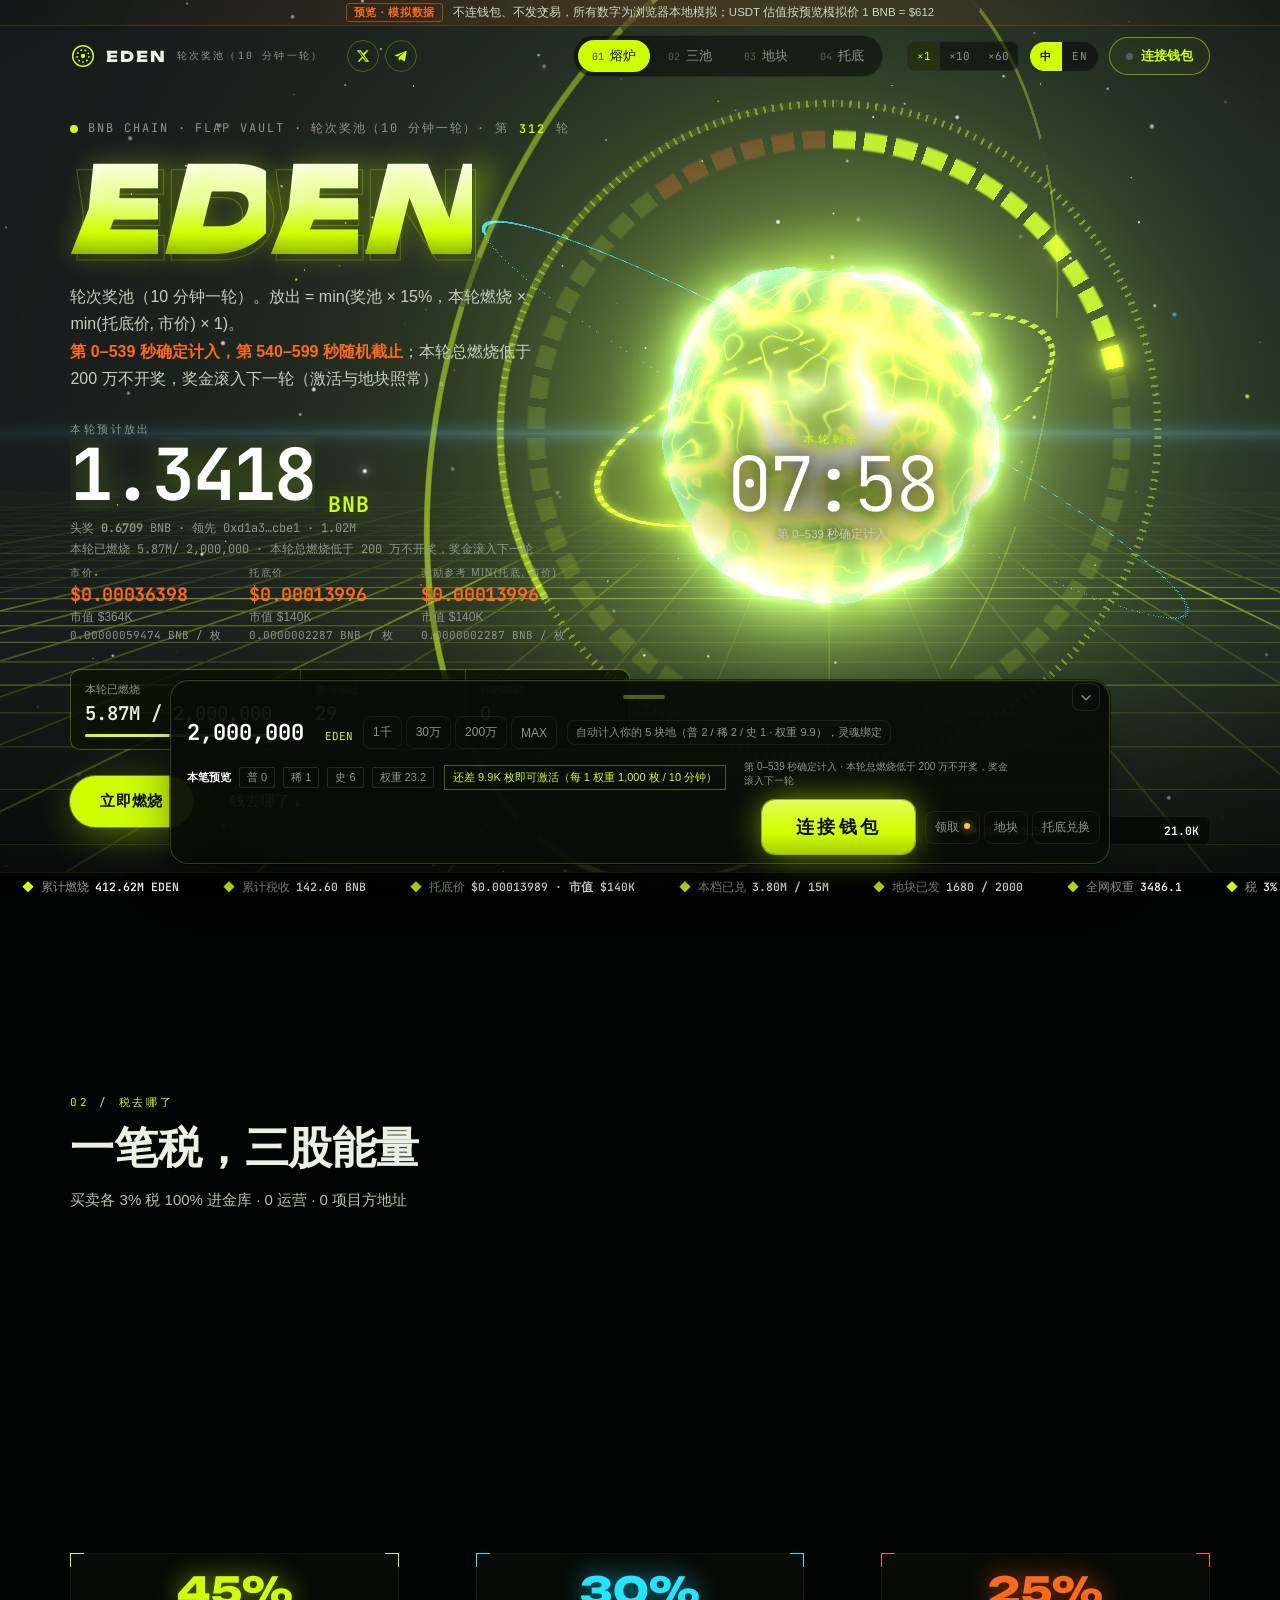
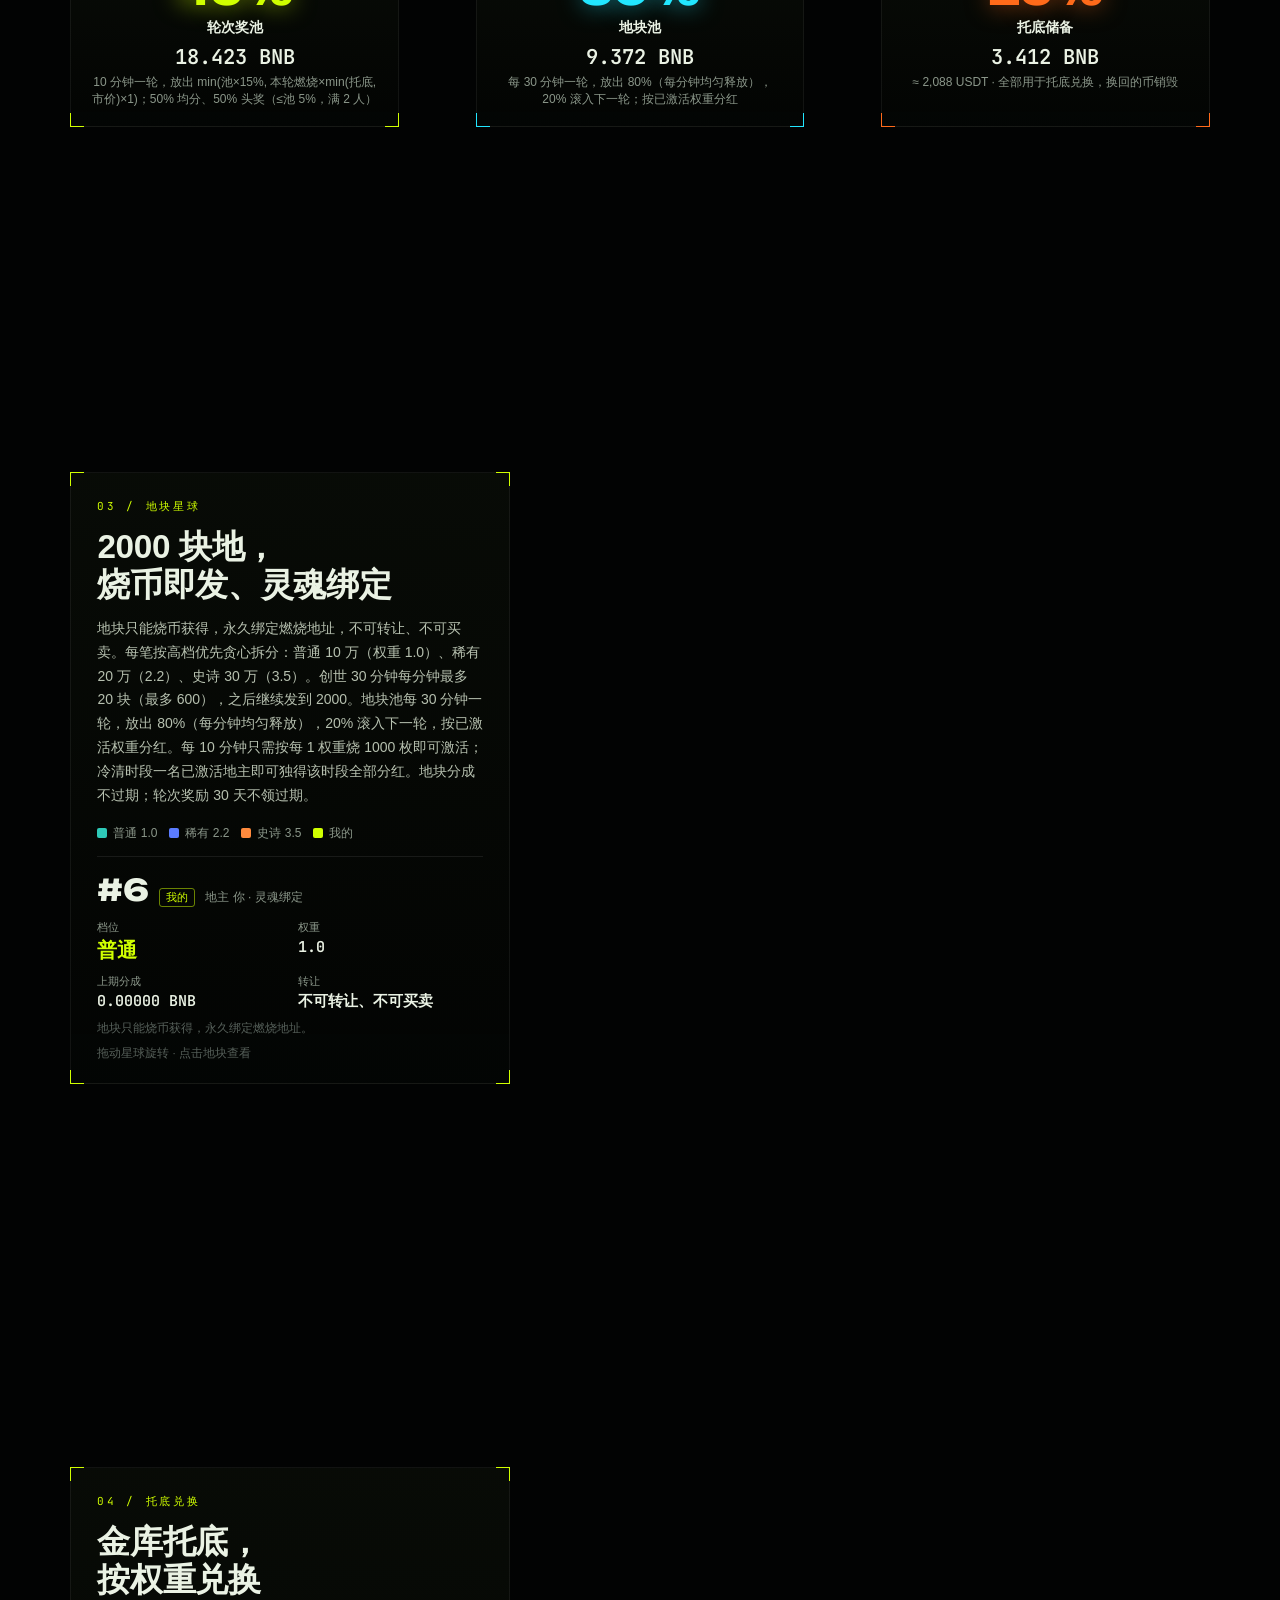
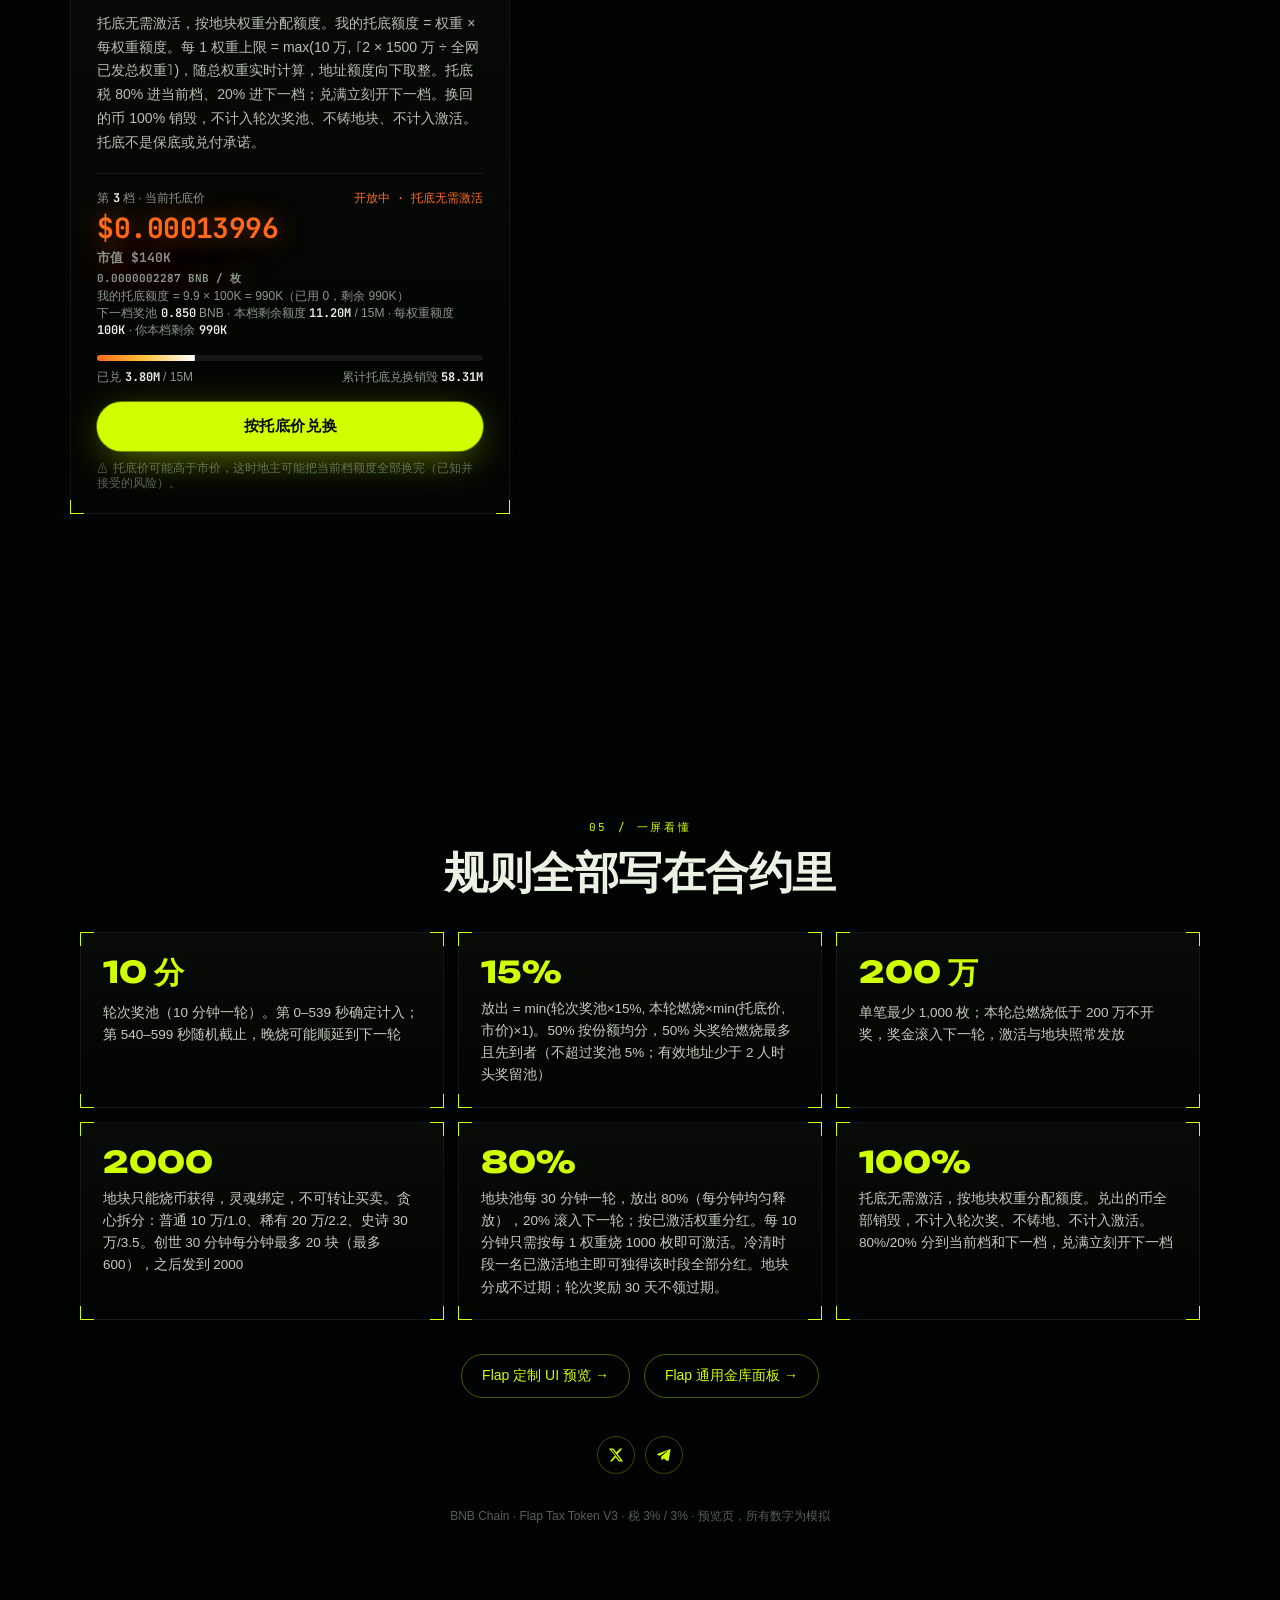
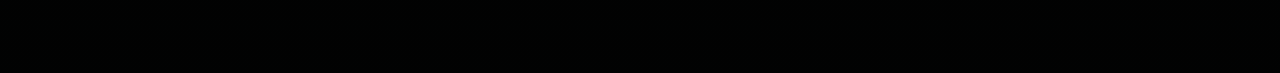
==== commit 7c16cb64: "UI: 英文漏翻补全 + 推特TG入口 + 可收起燃烧栏 + 手机版重排 (site/assets)" ====
--- a/index.html
+++ b/index.html
@@ -21,16 +21,21 @@
     <svg viewBox="0 0 24 24" aria-hidden="true"><circle cx="12" cy="12" r="9.5"/><circle cx="12" cy="12" r="5.5" stroke-dasharray="1.6 2.2"/><circle cx="12" cy="12" r="2" class="f"/></svg>
     <b>EDEN</b><i data-i18n="brandTag">轮次奖池（10 分钟一轮）</i>
   </a>
+  <nav class="soc" aria-label="EDEN social"><a class="soc-a" href="https://x.com/EdenPlots" target="_blank" rel="noopener noreferrer" data-i18n-aria="socialX" aria-label="X（推特）"><svg viewBox="0 0 24 24" aria-hidden="true"><path d="M18.244 2.25h3.308l-7.227 8.26 8.502 11.24H16.17l-4.714-6.231-5.401 6.231H2.74l7.727-8.835L1.254 2.25H8.08l4.257 5.622L18.244 2.25zm-1.161 17.52h1.833L7.084 4.126H5.117z"/></svg></a><a class="soc-a" href="https://t.me/EdenPlots" target="_blank" rel="noopener noreferrer" data-i18n-aria="socialTg" aria-label="Telegram"><svg viewBox="0 0 24 24" aria-hidden="true"><path d="M21.8 4.2 18.9 20.15c-.21.94-1.12 1.31-2.02.82l-5.2-3.86-2.51 2.42c-.28.27-.8.1-.91-.28l-.7-4.55 10.1-9.05c.37-.33-.08-.52-.57-.24L6.05 13.05 2.4 11.9c-1.02-.32-1.03-1.16.21-1.72L20.55 3.45c.85-.33 1.59.2 1.25.75z"/></svg></a></nav>
   <nav class="nv" id="nav">
     <a href="#hero" data-i="0"><em>01</em><span data-i18n="nav1">熔炉</span></a><a href="#pools" data-i="1"><em>02</em><span data-i18n="nav2">三池</span></a><a href="#plots" data-i="2"><em>03</em><span data-i18n="nav3">地块</span></a><a href="#round" data-i="3"><em>04</em><span data-i18n="nav4">托底</span></a>
   </nav>
   <div class="act">
-    <div class="spd" id="spd" title="模拟时间倍速"><button data-s="1" class="on">×1</button><button data-s="10">×10</button><button data-s="60">×60</button></div>
+    <button type="button" class="more-btn" id="moreBtn" data-i18n-aria="moreMenu" aria-label="更多" aria-expanded="false" aria-controls="toolsPop">⋯</button>
+    <div class="tools" id="toolsPop">
+    <div class="spd" id="spd" data-i18n-title="spdTitle" title="模拟时间倍速"><button data-s="1" class="on">×1</button><button data-s="10">×10</button><button data-s="60">×60</button></div>
+    <div class="tools-soc"><nav class="soc" aria-label="EDEN social"><a class="soc-a" href="https://x.com/EdenPlots" target="_blank" rel="noopener noreferrer" data-i18n-aria="socialX" aria-label="X（推特）"><svg viewBox="0 0 24 24" aria-hidden="true"><path d="M18.244 2.25h3.308l-7.227 8.26 8.502 11.24H16.17l-4.714-6.231-5.401 6.231H2.74l7.727-8.835L1.254 2.25H8.08l4.257 5.622L18.244 2.25zm-1.161 17.52h1.833L7.084 4.126H5.117z"/></svg></a><a class="soc-a" href="https://t.me/EdenPlots" target="_blank" rel="noopener noreferrer" data-i18n-aria="socialTg" aria-label="Telegram"><svg viewBox="0 0 24 24" aria-hidden="true"><path d="M21.8 4.2 18.9 20.15c-.21.94-1.12 1.31-2.02.82l-5.2-3.86-2.51 2.42c-.28.27-.8.1-.91-.28l-.7-4.55 10.1-9.05c.37-.33-.08-.52-.57-.24L6.05 13.05 2.4 11.9c-1.02-.32-1.03-1.16.21-1.72L20.55 3.45c.85-.33 1.59.2 1.25.75z"/></svg></a></nav></div>
+    </div>
     <div class="lang" id="langSwitch" role="group" data-i18n-aria="langLabel" aria-label="语言">
       <button type="button" data-lang="zh" class="on">中</button>
       <button type="button" data-lang="en">EN</button>
     </div>
-    <button id="walletBtn" class="wb" type="button" title="预览：模拟连接，不调用任何钱包"><i></i><span data-i18n="wallet">连接钱包</span></button>
+    <button id="walletBtn" class="wb" type="button" data-i18n-title="walletTitle" title="预览：模拟连接，不调用任何钱包"><i></i><span class="wb-full" data-i18n="wallet">连接钱包</span><span class="wb-short" data-i18n="walletShort">连接</span></button>
   </div>
 </header>
 
@@ -41,6 +46,7 @@
       <div class="kick rv"><span class="dot"></span><span data-i18n="kick">BNB CHAIN · FLAP VAULT · 轮次奖池（10 分钟一轮）· 第</span> <b data-k="roundNo" data-d="0">312</b> <span data-i18n="kickRound">轮</span></div>
       <h1 class="title rv" aria-label="EDEN"><span>EDEN</span></h1>
       <p class="tag rv" data-i18n-html="tagHtml">轮次奖池（10 分钟一轮）。放出 = min(奖池 × 15%，本轮燃烧 × min(托底价, 市价) × 1)。<br><em>第 0–539 秒确定计入，第 540–599 秒随机截止</em>；本轮总燃烧低于 200 万不开奖，奖金滚入下一轮（激活与地块照常）。</p>
+      <div class="h-panel">
       <div class="big rv">
         <div class="lbl" data-i18n="prizeLbl">本轮预计放出</div>
         <div class="num"><span data-k="prize" data-d="4">0.0000</span><small>BNB</small></div>
@@ -49,18 +55,19 @@
         <div class="px-row" id="heroPrices"></div>
       </div>
       <div class="stats rv">
-        <div><span class="l" data-i18n="statBurned">本轮已燃烧</span><b id="burnProg">0 / 2,000,000</b><i class="bar"><u id="burnBar"></u><s title="200 万枚线"></s></i></div>
+        <div><span class="l" data-i18n="statBurned">本轮已燃烧</span><b id="burnProg">0 / 2,000,000</b><i class="bar"><u id="burnBar"></u><s data-i18n-title="burnBarTitle" title="200 万枚线"></s></i></div>
         <div><span class="l" data-i18n="statAddrs">参与地址</span><b data-k="addrs" data-d="0">0</b></div>
         <div><span class="l" data-i18n="statMine">你的燃烧</span><b data-k="myBurn" data-f="tok">0</b></div>
       </div>
       <div class="cta rv"><button class="btn-l" id="heroBurn" type="button" data-i18n="ctaBurn">立即燃烧</button><a class="btn-g" href="#pools" data-i18n="ctaPools">钱去哪了 ↓</a></div>
+      </div>
     </div>
     <div class="clock" id="clock" aria-live="off">
       <div class="c-ph" id="cPh" data-i18n="clockLeft">本轮剩余</div>
       <div class="c-n" id="cN">08:00</div>
       <div class="c-s" id="cS" data-i18n="clockCertain">第 0–539 秒确定计入</div>
     </div>
-    <div class="feed" id="feed" aria-label="实时燃烧"></div>
+    <div class="feed" id="feed" data-i18n-aria="feedAria" aria-label="实时燃烧"></div>
     <div class="result" id="result" aria-live="polite"></div>
   </section>
 
@@ -93,9 +100,9 @@
         <div class="rd-top"><span><span data-i18n="roundTop">第</span> <b data-k="roundId" data-d="0">3</b> <span data-i18n="roundTopSuf">档 · 当前托底价</span></span><span class="rd-left" id="tierStatus">—</span></div>
         <div class="rd-price" id="tierPrice"></div>
         <div class="rd-sub" id="quotaMath" data-i18n="quotaMath">我的托底额度 = 权重 × 每权重额度</div>
-        <div class="rd-sub">下一档奖池 <b data-k="nextPool" data-d="3">0</b> BNB · 本档剩余额度 <b data-k="roundQuotaLeft" data-f="tok">0</b> / 15M · 每权重额度 <b data-k="capPerPlot" data-f="tok">0</b> · 你本档剩余 <b data-k="myTierLeft" data-f="tok">0</b></div>
+        <div class="rd-sub"><span data-i18n="roundSub">下一档奖池</span> <b data-k="nextPool" data-d="3">0</b> <span data-i18n="roundSub2">BNB · 本档剩余额度</span> <b data-k="roundQuotaLeft" data-f="tok">0</b><span data-i18n="roundSub3"> / 15M · 每权重额度</span> <b data-k="capPerPlot" data-f="tok">0</b><span data-i18n="roundSub4"> · 你本档剩余</span> <b data-k="myTierLeft" data-f="tok">0</b></div>
         <div class="rd-bar"><u id="roundBar"></u></div>
-        <div class="rd-row"><span>已兑 <b data-k="roundFilled" data-f="tok">0</b> / 15M</span><span>累计托底兑换销毁 <b data-k="roundBurned" data-f="tok">0</b></span></div>
+        <div class="rd-row"><span><span data-i18n="filled">已兑</span> <b data-k="roundFilled" data-f="tok">0</b><span data-i18n="filledOf"> / 15M</span></span><span><span data-i18n="burnedCum">累计托底兑换销毁</span> <b data-k="roundBurned" data-f="tok">0</b></span></div>
         <button class="btn-l wide" id="roundSell" type="button" data-i18n="sellBtn">按托底价兑换</button>
         <p class="hint" data-i18n="roundWarn">⚠ 托底价可能高于市价，这时地主可能把当前档额度全部换完（已知并接受的风险）。</p>
       </div>
@@ -106,14 +113,15 @@
   <section class="sec rules" id="rules" data-i="4">
     <div class="s-head rv center"><em data-i18n="rulesKicker">05 / 一屏看懂</em><h2 data-i18n="rulesH">规则全部写在合约里</h2></div>
     <div class="rgrid">
-      <div class="rc rv"><b>10 分</b><span data-i18n="rule1s">轮次奖池（10 分钟一轮）。第 0–539 秒确定计入；第 540–599 秒随机截止，晚烧可能顺延到下一轮</span></div>
+      <div class="rc rv"><b data-i18n="rule1n">10 分</b><span data-i18n="rule1s">轮次奖池（10 分钟一轮）。第 0–539 秒确定计入；第 540–599 秒随机截止，晚烧可能顺延到下一轮</span></div>
       <div class="rc rv"><b>15%</b><span data-i18n="rule2s">放出 = min(轮次奖池×15%, 本轮燃烧×min(托底价, 市价)×1)。50% 按份额均分，50% 头奖给燃烧最多且先到者（不超过奖池 5%；有效地址少于 2 人时头奖留池）</span></div>
-      <div class="rc rv"><b>200 万</b><span data-i18n="rule3s">单笔最少 1,000 枚；本轮总燃烧低于 200 万不开奖，奖金滚入下一轮，激活与地块照常发放</span></div>
+      <div class="rc rv"><b data-i18n="rule3n">200 万</b><span data-i18n="rule3s">单笔最少 1,000 枚；本轮总燃烧低于 200 万不开奖，奖金滚入下一轮，激活与地块照常发放</span></div>
       <div class="rc rv"><b>2000</b><span data-i18n="rule4s">地块只能烧币获得，灵魂绑定，不可转让买卖。贪心拆分：普通 10 万/1.0、稀有 20 万/2.2、史诗 30 万/3.5。创世 30 分钟每分钟最多 20 块（最多 600），之后发到 2000</span></div>
       <div class="rc rv"><b>80%</b><span data-i18n="rule5s">地块池每 30 分钟一轮，放出 80%（每分钟均匀释放），20% 滚入下一轮；按已激活权重分红。每 10 分钟只需按每 1 权重烧 1000 枚即可激活。冷清时段一名已激活地主即可独得该时段全部分红。地块分成不过期；轮次奖励 30 天不领过期。</span></div>
       <div class="rc rv"><b>100%</b><span data-i18n="rule6s">托底无需激活，按地块权重分配额度。兑出的币全部销毁，不计入轮次奖、不铸地、不计入激活。80%/20% 分到当前档和下一档，兑满立刻开下一档</span></div>
     </div>
     <div class="links rv"><a href="./flap-custom/" data-i18n="linkCustom">Flap 定制 UI 预览 →</a><a href="./flap/" data-i18n="linkGeneric">Flap 通用金库面板 →</a></div>
+    <div class="foot-soc rv"><a class="soc-a" href="https://x.com/EdenPlots" target="_blank" rel="noopener noreferrer" data-i18n-aria="socialX" aria-label="X（推特）"><svg viewBox="0 0 24 24" aria-hidden="true"><path d="M18.244 2.25h3.308l-7.227 8.26 8.502 11.24H16.17l-4.714-6.231-5.401 6.231H2.74l7.727-8.835L1.254 2.25H8.08l4.257 5.622L18.244 2.25zm-1.161 17.52h1.833L7.084 4.126H5.117z"/></svg></a><a class="soc-a" href="https://t.me/EdenPlots" target="_blank" rel="noopener noreferrer" data-i18n-aria="socialTg" aria-label="Telegram"><svg viewBox="0 0 24 24" aria-hidden="true"><path d="M21.8 4.2 18.9 20.15c-.21.94-1.12 1.31-2.02.82l-5.2-3.86-2.51 2.42c-.28.27-.8.1-.91-.28l-.7-4.55 10.1-9.05c.37-.33-.08-.52-.57-.24L6.05 13.05 2.4 11.9c-1.02-.32-1.03-1.16.21-1.72L20.55 3.45c.85-.33 1.59.2 1.25.75z"/></svg></a></div>
     <p class="foot" data-i18n="foot">BNB Chain · Flap Tax Token V3 · 税 3% / 3% · 预览页，所有数字为模拟</p>
   </section>
 </main>
@@ -121,13 +129,28 @@
 <div class="ticker" aria-hidden="true"><div class="tk" id="tk"></div></div>
 
 <!-- 底部常驻：一个主操作 -->
+<div class="dock-back" id="dockBack" hidden></div>
 <div class="dock" id="dock">
-  <div class="sheet" id="sheet" role="dialog" aria-label="操作面板">
+  <div class="sheet" id="sheet" role="dialog" data-i18n-aria="sheetAria" aria-label="操作面板">
     <div class="sh-tabs" id="shTabs"><button data-t="claim"><span data-i18n="tabClaim">领取</span><i id="claimDot"></i></button><button data-t="plot" data-i18n="tabPlot">地块</button><button data-t="round" data-i18n="tabRound">托底兑换</button><button class="sh-x" id="shX" data-i18n-aria="close" aria-label="收起">×</button></div>
     <div class="sh-body" id="shBody"></div>
   </div>
-  <div class="dk">
-    <div class="dk-in"><input id="amt" inputmode="numeric" autocomplete="off" value="2,000,000" aria-label="燃烧数量"><span>EDEN</span></div>
+  <div class="dk-min" id="dockMin">
+    <button type="button" class="dk-min-main" id="dockExpand">
+      <span class="dk-min-fire" aria-hidden="true">🔥</span>
+      <span class="dk-min-lab" data-i18n="ctaBurn">立即燃烧</span>
+      <em id="dockMinAmt">2,000,000</em>
+      <span class="dk-min-unit">EDEN</span>
+      <i id="dockMinStat"></i>
+    </button>
+    <button type="button" class="dk-min-toggle" id="dockExpand2" data-i18n-aria="dockExpand" aria-label="展开燃烧栏"><svg viewBox="0 0 24 24" aria-hidden="true"><path d="M6 14l6-6 6 6" fill="none" stroke="currentColor" stroke-width="2" stroke-linecap="round" stroke-linejoin="round"/></svg></button>
+  </div>
+  <div class="dk" id="dkPanel">
+    <div class="dk-bar" id="dockBar">
+      <button type="button" class="dk-handle" id="dockHandle" data-i18n-aria="dockCollapse" aria-label="收起燃烧栏"><i></i></button>
+      <button type="button" class="dk-collapse" id="dockCollapse" data-i18n-title="dockCollapse" data-i18n-aria="dockCollapse" title="收起燃烧栏" aria-label="收起燃烧栏"><svg viewBox="0 0 24 24" aria-hidden="true"><path d="M6 10l6 6 6-6" fill="none" stroke="currentColor" stroke-width="2" stroke-linecap="round" stroke-linejoin="round"/></svg></button>
+    </div>
+    <div class="dk-in"><input id="amt" inputmode="numeric" autocomplete="off" value="2,000,000" data-i18n-aria="amtAria" aria-label="燃烧数量"><span>EDEN</span></div>
     <div class="dk-chips"><button data-a="1000" data-i18n="chip1k">1千</button><button data-a="300000" data-i18n="chip30w">30万</button><button data-a="2000000" data-i18n="chip2m">200万</button><button data-a="max">MAX</button></div>
     <div class="dk-plot" id="autoPlot" data-i18n="autoPlot">自动计入你的地块 · 灵魂绑定</div>
     <div class="dk-preview" id="burnPreview"></div>
--- a/assets/eden-v4.css
+++ b/assets/eden-v4.css
@@ -6,10 +6,13 @@
   --sans:-apple-system,BlinkMacSystemFont,"SF Pro Display","Segoe UI","PingFang SC","Hiragino Sans GB","Microsoft YaHei","Noto Sans CJK SC",sans-serif;
   --disp:EdenDisplay,var(--sans);--mono:EdenMono,ui-monospace,"SF Mono",Menlo,Consolas,var(--sans);
   --pad:clamp(18px,5.5vw,96px);--dockH:76px;
+  --safeT:env(safe-area-inset-top,0px);--safeB:env(safe-area-inset-bottom,0px);
+  --safeL:env(safe-area-inset-left,0px);--safeR:env(safe-area-inset-right,0px);
+  --tickerH:28px;--dockGap:8px;--pvH:26px;--hdH:60px;
 }
 *{box-sizing:border-box;margin:0;padding:0}
 html{background:var(--bg);color:var(--ink);font-family:var(--sans);-webkit-font-smoothing:antialiased;scroll-behavior:smooth;scrollbar-width:thin;scrollbar-color:#2a3320 transparent}
-body{min-height:100vh;overflow-x:hidden}
+body{min-height:100vh;min-height:100svh;overflow-x:hidden}
 button,input{font:inherit;color:inherit}
 button{cursor:pointer;background:none;border:0}
 a{color:inherit;text-decoration:none}
@@ -20,9 +23,9 @@
 @keyframes flash{0%{opacity:0}8%{opacity:1}100%{opacity:0}}
 
 /* 顶部 */
-.pv{position:fixed;top:0;left:0;right:0;z-index:30;height:26px;display:flex;align-items:center;justify-content:center;gap:10px;font-size:11.5px;color:#cfd8c5;background:linear-gradient(90deg,rgba(255,106,26,.0),rgba(255,106,26,.14),rgba(255,106,26,0));border-bottom:1px solid rgba(255,106,26,.18)}
+.pv{position:fixed;top:0;left:0;right:0;z-index:30;height:calc(var(--pvH) + var(--safeT));padding-top:var(--safeT);display:flex;align-items:center;justify-content:center;gap:10px;font-size:11.5px;color:#cfd8c5;background:linear-gradient(90deg,rgba(255,106,26,.0),rgba(255,106,26,.14),rgba(255,106,26,0));border-bottom:1px solid rgba(255,106,26,.18)}
 .pv b{color:var(--ember);font-weight:700;letter-spacing:.06em;padding:1px 7px;border:1px solid rgba(255,106,26,.5);border-radius:3px;font-size:11px}
-.hd{position:fixed;top:26px;left:0;right:0;z-index:30;height:60px;display:flex;align-items:center;gap:24px;padding:0 var(--pad);pointer-events:none}
+.hd{position:fixed;top:calc(var(--pvH) + var(--safeT));left:0;right:0;z-index:30;height:var(--hdH);display:flex;align-items:center;gap:24px;padding:0 max(var(--pad),var(--safeR)) 0 max(var(--pad),var(--safeL));pointer-events:none}
 .hd>*{pointer-events:auto}
 .brand{display:flex;align-items:center;gap:10px}
 .brand svg{width:26px;height:26px;fill:none;stroke:var(--lime);stroke-width:1.4}
@@ -34,7 +37,19 @@
 .nv a em{font-style:normal;font-family:var(--mono);font-size:10px;margin-right:6px;color:var(--dim)}
 .nv a.on{color:#0b0f02;background:var(--lime)} .nv a.on em{color:#3b4a00}
 .nv a:hover{color:var(--ink)}
-.act{display:flex;gap:10px;align-items:center}
+.act{display:flex;gap:10px;align-items:center;position:relative;flex-shrink:0}
+.more-btn{display:none}
+.tools{display:flex;align-items:center;gap:10px}
+.tools-soc{display:none}
+.wb-short{display:none}
+.h-panel{display:contents}
+.soc{display:flex;gap:6px;align-items:center;flex-shrink:0}
+.soc-a{width:32px;height:32px;display:flex;align-items:center;justify-content:center;border:1px solid rgba(208,255,0,.28);border-radius:999px;color:var(--lime);transition:background .2s,border-color .2s,color .2s}
+.soc-a:hover{background:rgba(208,255,0,.1);border-color:rgba(208,255,0,.55)}
+.soc-a svg{width:14px;height:14px;fill:currentColor;display:block}
+.foot-soc{display:flex;gap:10px;justify-content:center;margin-top:4px}
+.foot-soc .soc-a{width:38px;height:38px}
+.foot-soc .soc-a svg{width:16px;height:16px}
 .spd{display:flex;border:1px solid rgba(255,255,255,.08);border-radius:8px;overflow:hidden;background:rgba(6,9,6,.55)}
 .spd button{font-family:var(--mono);font-size:11px;padding:7px 9px;color:var(--mute)}
 .spd button.on{color:var(--lime);background:rgba(208,255,0,.08)}
@@ -48,7 +63,7 @@
 
 /* 章节 */
 main{position:relative;z-index:2;pointer-events:none}
-.sec{position:relative;min-height:100vh;padding:120px var(--pad) calc(var(--dockH) + 64px)}
+.sec{position:relative;min-height:100vh;min-height:100svh;padding:120px var(--pad) calc(var(--dockH) + var(--tickerH) + var(--dockGap) + var(--safeB) + 36px)}
 .sec a,.sec button,.panel,.pc,.rc,.links,.cta{pointer-events:auto}
 .rv{opacity:0;transform:translate3d(0,26px,0);transition:opacity .9s cubic-bezier(.2,.7,.2,1),transform .9s cubic-bezier(.2,.7,.2,1);transition-delay:calc(var(--d,0)*90ms)}
 .in .rv{opacity:1;transform:none}
@@ -105,7 +120,10 @@
 .fi.me{border-color:rgba(208,255,0,.45)} .fi.me b{color:var(--lime)}
 @keyframes fin{from{opacity:0;transform:translate3d(16px,0,0)}}
 .result{position:absolute;right:var(--pad);top:108px;width:300px;pointer-events:none;opacity:0;transform:translate3d(0,-10px,0);transition:opacity .5s,transform .5s}
-.result.on{opacity:1;transform:none}
+.result.on{opacity:1;transform:none;pointer-events:auto}
+.result .rx{position:absolute;top:8px;right:8px;width:24px;height:24px;border-radius:6px;color:var(--mute);font-size:16px;line-height:24px;text-align:center}
+.result .rx:hover{color:var(--ink)}
+.result .rbox{position:relative}
 .result .rbox{padding:14px 16px;border-radius:12px;background:rgba(5,8,4,.8);border:1px solid rgba(208,255,0,.35);box-shadow:0 0 40px -10px rgba(208,255,0,.5)}
 .result .rk{font-family:var(--mono);font-size:10.5px;letter-spacing:.2em;color:var(--lime)}
 .result .rv1{font-family:var(--mono);font-size:26px;font-weight:700;margin:4px 0 2px}
@@ -172,14 +190,35 @@
 .foot{text-align:center;font-size:12px;color:var(--dim)}
 
 /* 跑马灯 */
-.ticker{position:fixed;left:0;right:0;bottom:0;height:28px;z-index:19;overflow:hidden;border-top:1px solid rgba(208,255,0,.1);background:rgba(2,3,2,.85);pointer-events:none}
+.ticker{position:fixed;left:0;right:0;bottom:var(--safeB);height:var(--tickerH);z-index:19;overflow:hidden;border-top:1px solid rgba(208,255,0,.1);background:rgba(2,3,2,.92);pointer-events:none}
 .tk{display:flex;width:max-content;animation:mq 46s linear infinite;font-family:var(--mono);font-size:11.5px;line-height:28px;color:var(--mute);white-space:nowrap}
 .tk span{padding:0 22px} .tk b{color:var(--ink);font-weight:600;margin-left:6px} .tk i{font-style:normal;color:var(--lime)}
 @keyframes mq{to{transform:translate3d(-50%,0,0)}}
 
 /* 底部常驻 dock */
-.dock{position:fixed;left:50%;bottom:38px;transform:translate3d(-50%,0,0);z-index:25;width:min(940px,calc(100vw - 24px))}
-.dk{display:flex;align-items:center;gap:10px;padding:9px 9px 9px 16px;border-radius:18px;background:rgba(8,12,7,.94);border:1px solid rgba(208,255,0,.22);box-shadow:0 20px 60px -20px rgba(0,0,0,.9),0 0 0 1px rgba(0,0,0,.5),inset 0 1px 0 rgba(255,255,255,.05)}
+.dock{position:fixed;left:50%;bottom:calc(var(--tickerH) + var(--dockGap) + var(--safeB));transform:translate3d(-50%,0,0);z-index:25;width:min(940px,calc(100vw - 24px - var(--safeL) - var(--safeR)))}
+.dock-back{position:fixed;inset:0;z-index:24;background:rgba(0,0,0,.45);opacity:0;pointer-events:none;transition:opacity .25s}
+.dock-back.on{opacity:1;pointer-events:auto}
+.dk-min{display:none;align-items:center;gap:8px;padding:6px 6px 6px 14px;border-radius:16px;background:rgba(8,12,7,.94);border:1px solid rgba(208,255,0,.22);box-shadow:0 20px 60px -20px rgba(0,0,0,.9),0 0 0 1px rgba(0,0,0,.5),inset 0 1px 0 rgba(255,255,255,.05)}
+.dock.min .dk,.dock.min .sheet{display:none}
+.dock.min .dk-min{display:flex}
+.dk-min-main{display:flex;align-items:center;gap:8px;flex:1;min-width:0;text-align:left;cursor:pointer}
+.dk-min-fire{font-size:16px;flex:none}
+.dk-min-lab{font-weight:700;color:var(--lime);letter-spacing:.06em;font-size:13px;white-space:nowrap}
+.dk-min-main em{font-style:normal;font-family:var(--mono);font-weight:700;font-size:16px;color:#fff;font-variant-numeric:tabular-nums}
+.dk-min-unit{font-family:var(--mono);font-size:10px;color:var(--lime)}
+.dk-min-main i{font-style:normal;font-size:11px;color:var(--mute);white-space:nowrap;overflow:hidden;text-overflow:ellipsis;min-width:0}
+.dk-min-toggle{width:40px;height:40px;flex:none;border-radius:12px;border:1px solid rgba(208,255,0,.28);color:var(--lime);display:flex;align-items:center;justify-content:center}
+.dk-min-toggle:hover{background:rgba(208,255,0,.1)}
+.dk-min-toggle svg{width:18px;height:18px}
+.dk{display:flex;align-items:center;gap:10px;padding:9px 9px 9px 16px;border-radius:18px;background:rgba(8,12,7,.94);border:1px solid rgba(208,255,0,.22);box-shadow:0 20px 60px -20px rgba(0,0,0,.9),0 0 0 1px rgba(0,0,0,.5),inset 0 1px 0 rgba(255,255,255,.05);position:relative;flex-wrap:wrap}
+.dk-bar{display:flex;align-items:center;justify-content:center;flex-basis:100%;order:-1;position:relative;height:18px;margin:-2px 0 0}
+.dk-handle{display:flex;align-items:center;justify-content:center;width:100%;height:18px;cursor:grab;touch-action:none}
+.dk-handle i{width:42px;height:4px;border-radius:4px;background:rgba(208,255,0,.35)}
+.dk-handle:hover i{background:rgba(208,255,0,.55)}
+.dk-collapse{position:absolute;right:0;top:50%;transform:translateY(-50%);width:28px;height:28px;border-radius:8px;border:1px solid rgba(255,255,255,.1);color:var(--mute);display:flex;align-items:center;justify-content:center}
+.dk-collapse:hover{color:var(--lime);border-color:rgba(208,255,0,.4)}
+.dk-collapse svg{width:16px;height:16px}
 .lowq .dk,.lowq .sheet{-webkit-backdrop-filter:none;backdrop-filter:none;background:rgba(8,12,7,.95)}
 .dk-in{display:flex;align-items:baseline;gap:6px;min-width:0}
 .dk-in input{width:132px;background:none;border:0;outline:0;font-family:var(--mono);font-size:22px;font-weight:700;color:#fff;font-variant-numeric:tabular-nums}
@@ -231,44 +270,95 @@
 
 /* 移动端 */
 @media (max-width:820px){
-  :root{--dockH:118px}
+  :root{--dockH:56px;--hdH:52px;--pad:16px}
   .pv span{display:none}
-  .hd{height:52px;gap:10px} .nv{display:none} .brand i{display:none} .spd button{padding:6px 7px}
-  .wb{padding:8px 12px;font-size:12px}
-  .sec{padding:96px 18px calc(var(--dockH) + 52px)}
-  .hero{align-items:flex-end}
-  .h-left{width:100%}
-  .title{font-size:clamp(54px,17vw,84px);margin:6px 0 6px}
+  .hd{height:var(--hdH);gap:8px;padding:0 max(12px,var(--safeR)) 0 max(12px,var(--safeL))}
+  .nv{display:none}
+  .brand i{display:none}
+  .hd>.soc{display:none}
+  .more-btn{display:flex;align-items:center;justify-content:center;width:36px;height:36px;flex:none;border:1px solid rgba(255,255,255,.12);border-radius:10px;color:var(--ink);font-size:18px;line-height:1;letter-spacing:0}
+  .more-btn[aria-expanded="true"]{border-color:rgba(208,255,0,.45);color:var(--lime)}
+  .tools{display:none;position:absolute;top:calc(100% + 8px);right:0;z-index:32;flex-direction:column;align-items:stretch;gap:10px;min-width:196px;padding:10px;border-radius:14px;background:rgba(8,12,7,.96);border:1px solid rgba(208,255,0,.22);box-shadow:0 16px 40px -12px #000}
+  .tools.open{display:flex}
+  .tools-soc{display:flex;justify-content:center}
+  .tools-soc .soc{display:flex}
+  .wb{padding:8px 10px;font-size:12px;flex:none}
+  .wb-full{display:none}
+  .wb-short{display:inline}
+  .lang button{padding:7px 8px}
+  .sec{padding:calc(var(--pvH) + var(--hdH) + var(--safeT) + 12px) max(16px,var(--safeR)) calc(var(--dockH) + var(--tickerH) + var(--dockGap) + var(--safeB) + 20px) max(16px,var(--safeL))}
+  .hero{display:grid;grid-template-columns:1fr;grid-template-rows:auto auto minmax(132px,28svh) auto;align-items:stretch;gap:8px;min-height:100svh}
+  .h-left{width:100%;display:contents}
+  .kick{grid-row:1;font-size:10px;letter-spacing:.08em;line-height:1.2;white-space:nowrap;max-width:100%;overflow:hidden;text-shadow:0 1px 8px #000,0 0 16px rgba(0,0,0,.8);align-items:center}
+  .kick [data-i18n="kick"]{overflow:hidden;text-overflow:ellipsis;white-space:nowrap;min-width:0;flex:1}
+  .title{grid-row:2;font-size:clamp(40px,12vw,56px);margin:0;white-space:nowrap;text-shadow:0 2px 14px rgba(0,0,0,.85)}
   .tag{display:none}
-  .kick{font-size:10px;letter-spacing:.1em}
-  .tag{font-size:14px}
-  .big{margin-top:6px} .big .num{font-size:40px}
-  .stats{margin-top:14px} .stats b{font-size:15px} .stats>div{padding:9px 10px}
+  .clock{grid-row:3;position:relative;left:auto;top:auto;transform:none;width:100%;height:100%;min-height:132px;display:flex;flex-direction:column;align-items:center;justify-content:center;pointer-events:none}
+  .clock::before{width:min(240px,80%);height:min(240px,100%);background:radial-gradient(closest-side,rgba(0,6,0,.45),rgba(0,6,0,.12) 60%,transparent)}
+  .c-n{font-size:clamp(40px,12vw,56px);text-shadow:0 2px 16px rgba(0,0,0,.95),0 0 28px rgba(208,255,0,.55)}
+  .c-s{max-width:20em;padding:0 12px}
+  .h-panel{grid-row:4;display:block;position:relative;z-index:2;background:rgba(6,10,7,.88);border:1px solid rgba(208,255,0,.16);border-radius:16px;padding:12px 14px 14px;box-shadow:0 16px 40px -16px #000}
+  .big{margin-top:0}
+  .big .lbl{font-size:10px}
+  .big .num{font-size:clamp(28px,8vw,40px)}
+  .big .sub{font-size:11px;line-height:1.45}
+  .stats{margin-top:10px}
+  .stats b{font-size:13px}
+  .stats>div{padding:8px 8px}
+  .px-row{gap:10px 16px;margin-top:8px}
+  .px-item .px-lab{font-size:9px}
+  .px-usd{font-size:1em}
   .cta{display:none}
-  .clock{left:50%;top:28%;width:160px} .c-n{font-size:54px}
   .feed{display:none}
-  .result{left:18px;right:18px;width:auto;top:84px}
+  .result{left:16px;right:16px;width:auto;top:calc(var(--pvH) + var(--hdH) + var(--safeT) + 8px)}
   .pcards{grid-template-columns:repeat(3,1fr);gap:8px}
-  .pc{padding:12px 8px} .pc-d{display:none} .pc-n{font-size:12px} .pc-v{font-size:14px}
+  .pc{padding:12px 8px;background:rgba(8,12,8,.86)}
+  .pc-d{display:none} .pc-n{font-size:12px} .pc-v{font-size:14px}
+  .s-head h2,.s-head p,.s-head em{text-shadow:0 1px 10px #000}
+  .s-head h2{font-size:clamp(24px,7vw,36px)}
   .plots,.round{align-items:flex-end}
-  .side{width:100%;padding:18px}
+  .side{width:100%;padding:16px;background:rgba(6,10,7,.88)}
   .side .s-head p{display:none}
   .rgrid{grid-template-columns:1fr}
-  .rc{padding:14px 16px} .rc b{font-size:22px}
-  .dock{bottom:34px}
-  .dk{flex-wrap:wrap;gap:8px;padding:10px}
-  .dk-in input{width:120px;font-size:20px}
-  /* .dk-plot shown on mobile as status line */
-  .burn{height:48px;padding:0 24px;font-size:16px}
+  .rc{padding:14px 16px;background:rgba(6,10,7,.88)} .rc b{font-size:22px}
+  .dock{width:calc(100vw - 16px - var(--safeL) - var(--safeR))}
+  .dk{flex-wrap:wrap;gap:8px;padding:10px 10px 12px}
+  .dk-min{padding:5px 5px 5px 12px;min-height:48px}
+  .dk-min-lab{font-size:12px}
+  .dk-min-main em{font-size:14px}
+  .dk-min-main i{display:none}
+  .dock-back.on{opacity:1}
+  .dk-in input{width:min(120px,36vw);font-size:20px}
+  .burn{height:44px;padding:0 18px;font-size:15px;letter-spacing:.12em}
   .dk-chips{order:3} .dk-tabs{order:4;margin-left:auto}
   .dk-chips button,.dk-tabs button{padding:6px 8px;font-size:11.5px}
-  .toasts{top:84px}
+  .toasts{top:calc(var(--pvH) + var(--hdH) + var(--safeT) + 8px)}
+}
+@media (max-width:480px){
+  .kick{font-size:9px;letter-spacing:.06em;white-space:nowrap}
+  .title{font-size:clamp(36px,11vw,48px)}
+  .clock{min-height:120px}
+  .c-n{font-size:clamp(36px,11vw,48px)}
+  .h-panel{padding:10px 12px 12px;border-radius:14px}
+  .big .num{font-size:clamp(26px,8vw,34px)}
+  .stats{grid-template-columns:1.3fr 1fr 1fr}
+  .lang button{padding:6px 7px;font-size:11px}
+}
+@media (max-width:820px) and (max-height:740px){
+  .clock{min-height:108px;max-height:26svh}
+  .title{font-size:36px}
+  .c-n{font-size:36px}
+  .h-panel{padding:8px 10px 10px}
+  .big .num{font-size:28px}
+  .stats>div{padding:6px 7px}
+  .big .sub{font-size:10px}
 }
 @media (prefers-reduced-motion:reduce){
   html{scroll-behavior:auto}
   .rv,.title .ch{transition:none!important;opacity:1!important;transform:none!important}
   .tk,.dot,.btn-l::after,.burn.win i{animation:none!important}
   .flash.go{animation:none}
+  .dock-back,.dk-min,.dk{transition:none}
 }
 
 /* v5 price blocks: USDT primary, 市值, BNB secondary. Plain decimals only. */
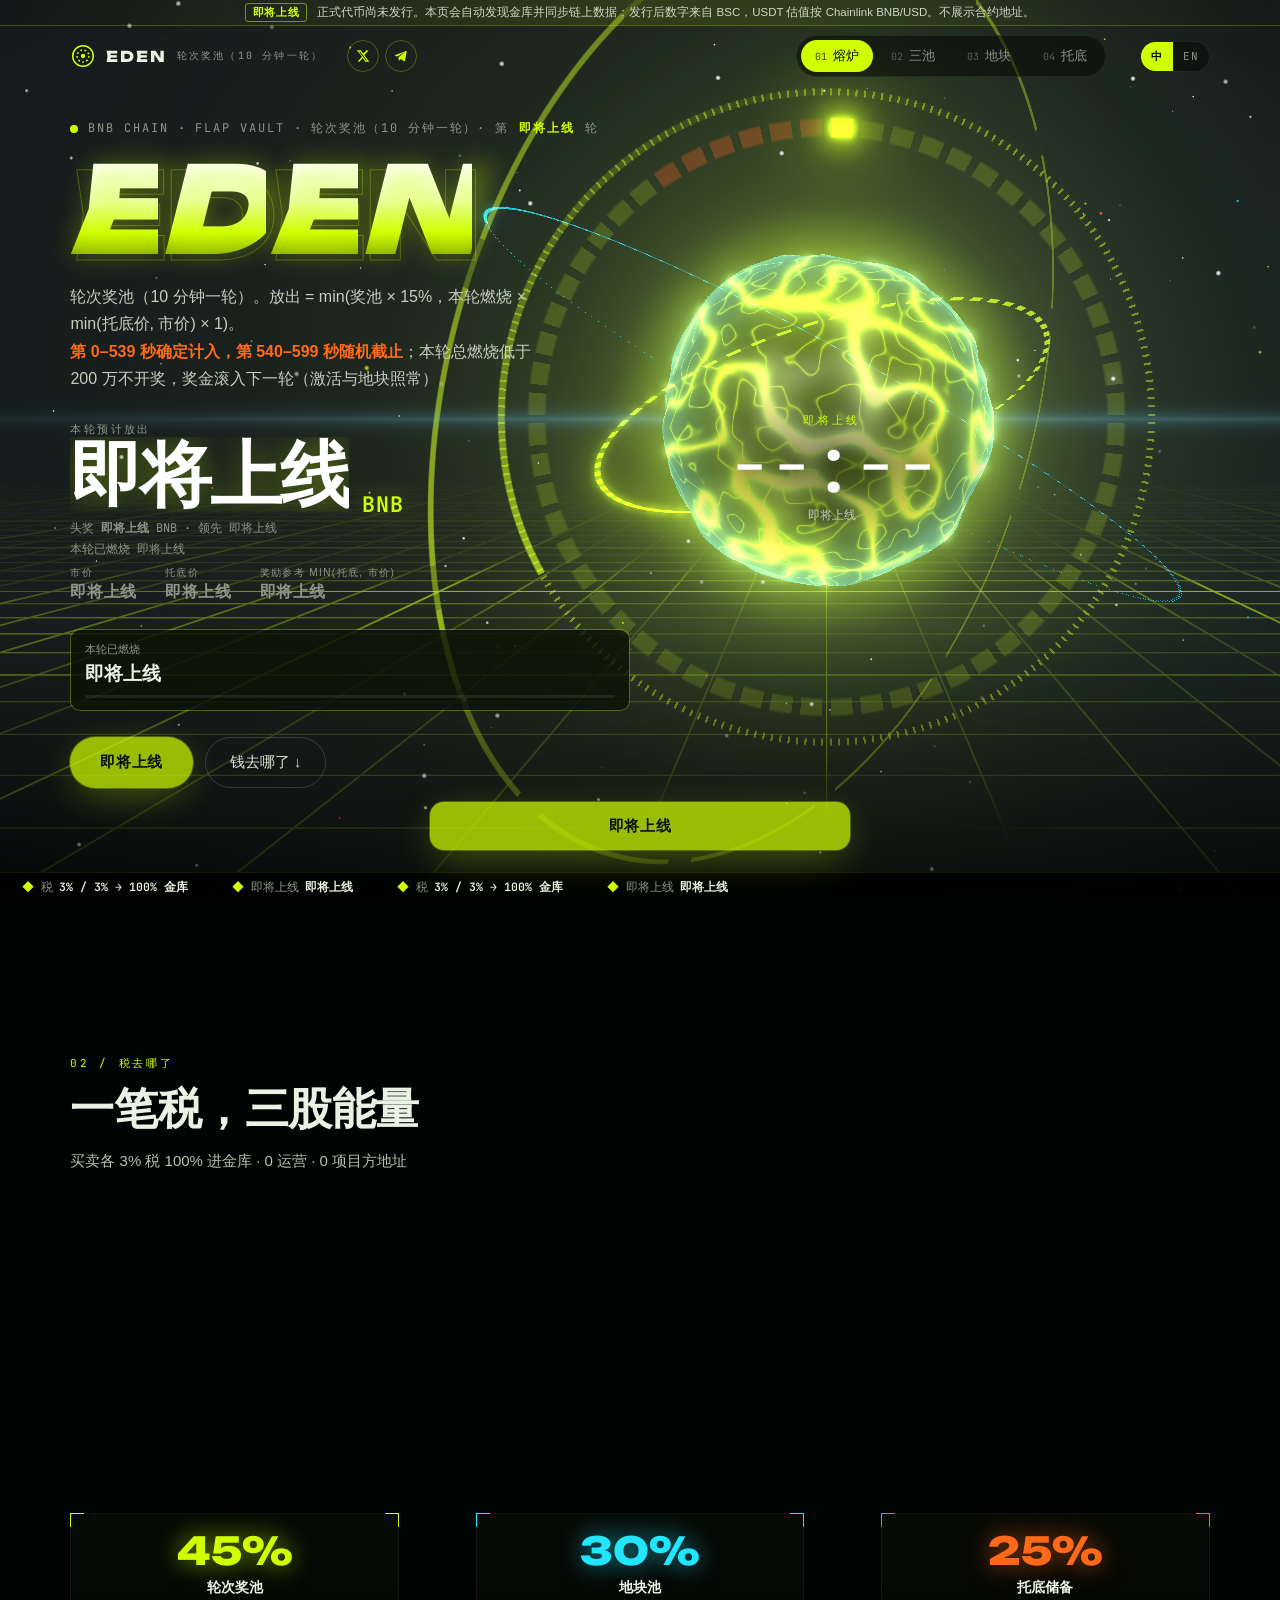
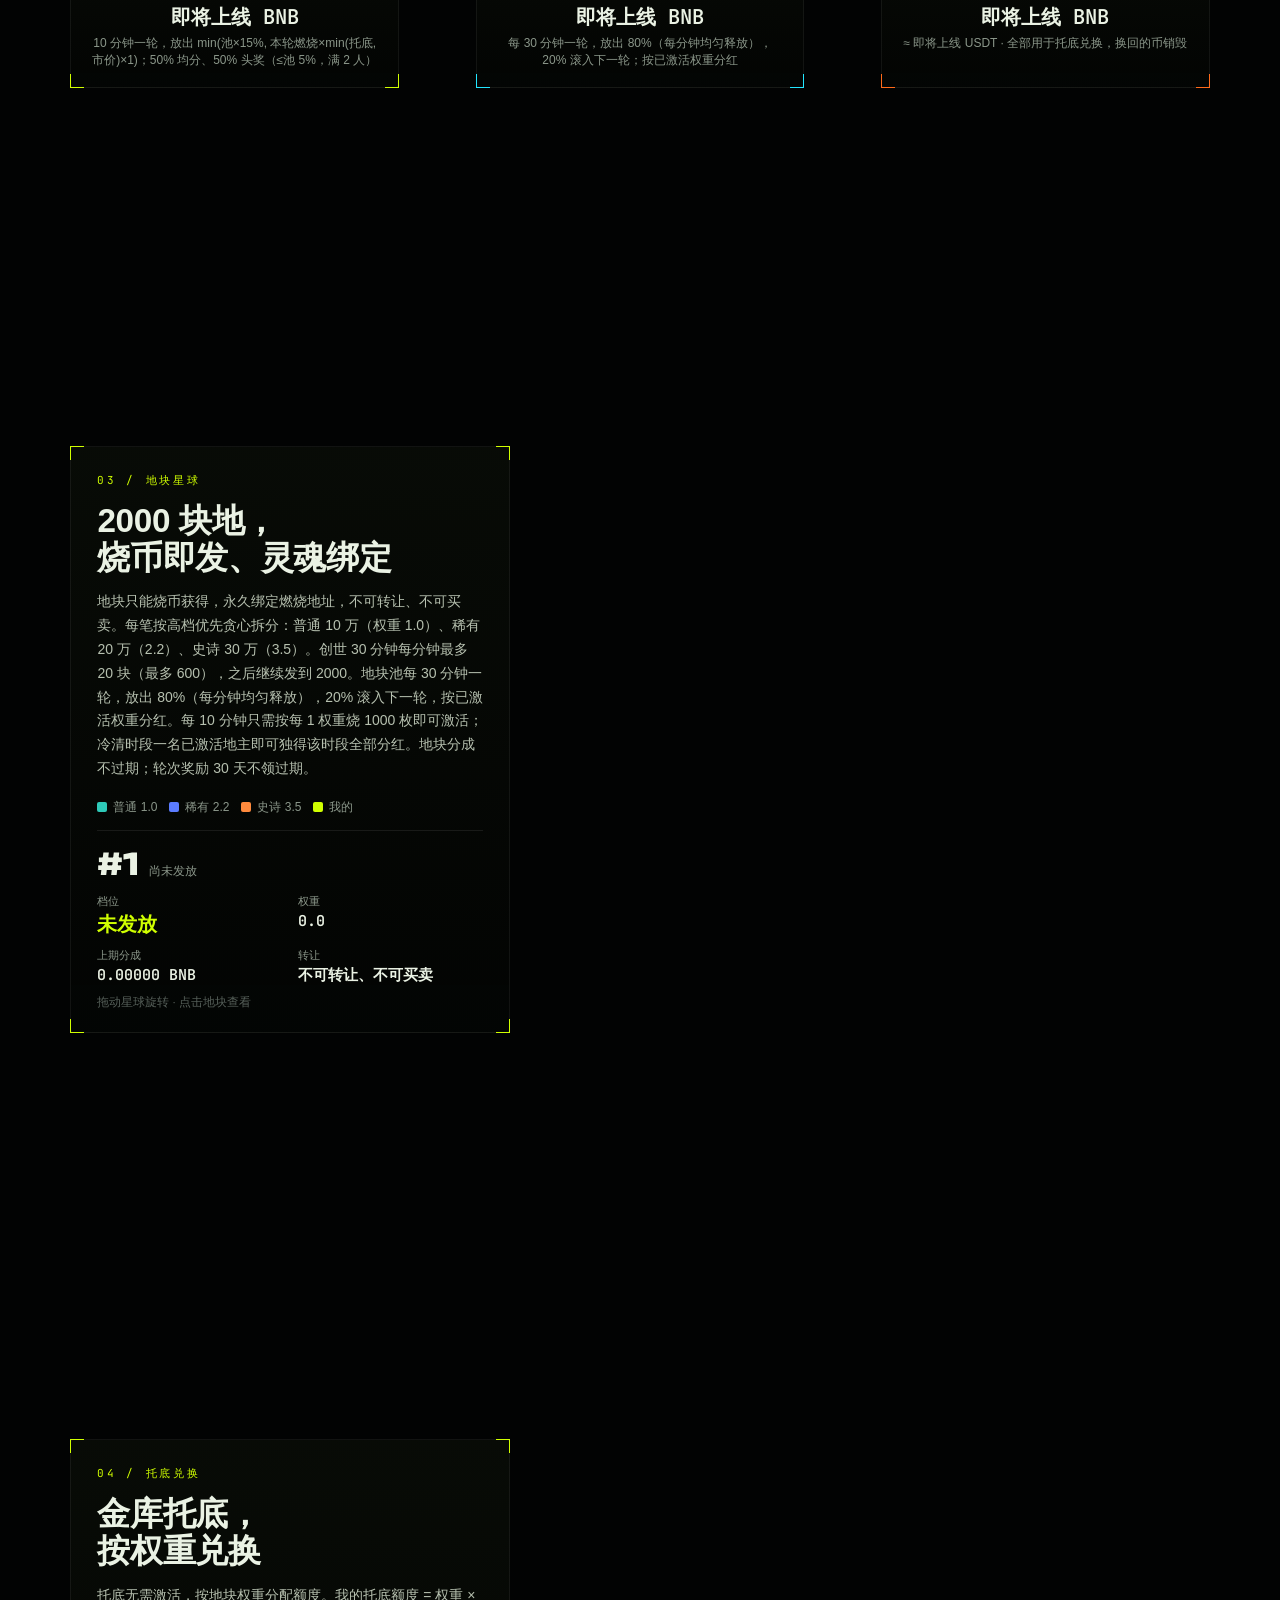
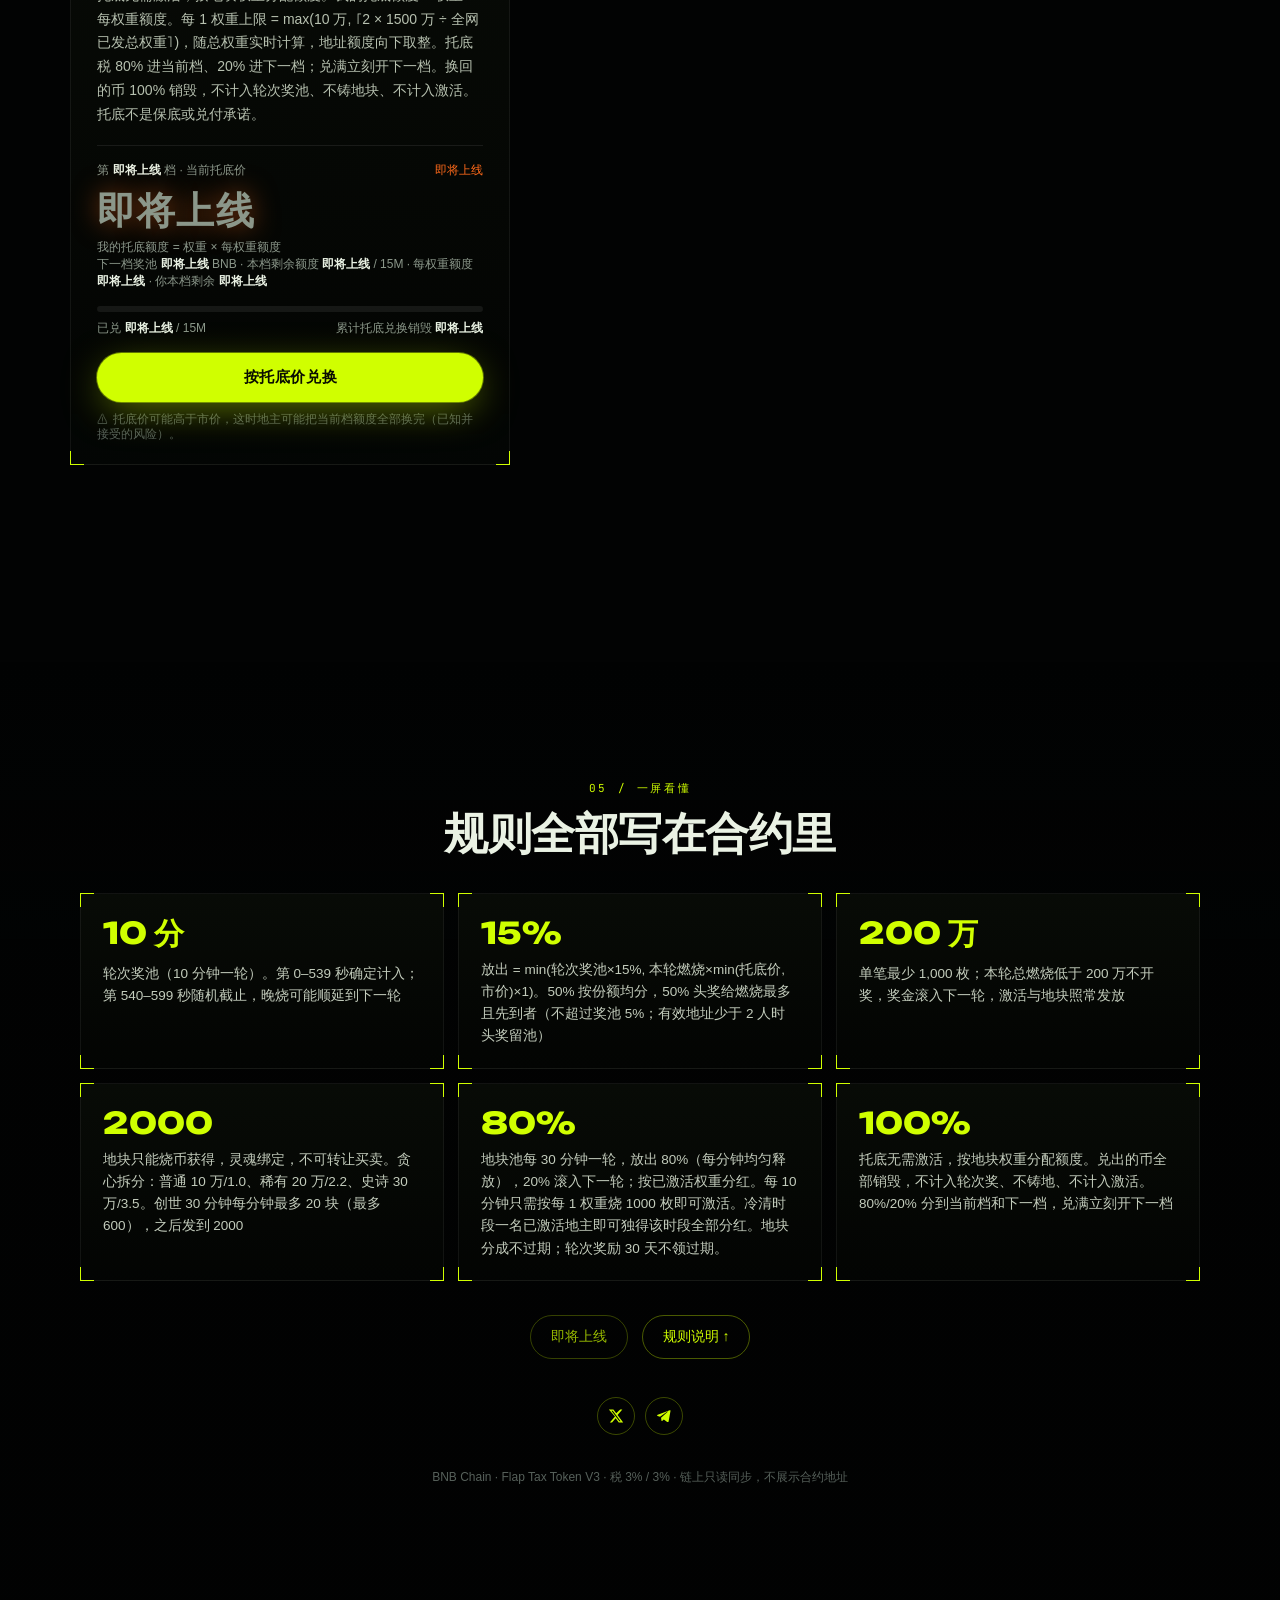
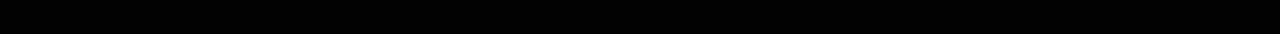
==== commit aa1ce463: "官网改为链上只读同步：发币前显示即将上线，发行后自动切成实时数据" ====
--- a/index.html
+++ b/index.html
@@ -1,21 +1,20 @@
 <!doctype html>
-<html lang="zh-CN">
+<html lang="zh-CN" class="official">
 <head>
 <meta charset="utf-8">
 <meta name="viewport" content="width=device-width,initial-scale=1,viewport-fit=cover">
-<title>EDEN · 轮次燃烧金库（预览 · 模拟数据）</title>
-<meta name="description" content="EDEN 轮次燃烧金库 dapp 预览。全部为本地模拟数据，不连钱包、不发交易。">
+<title>EDEN · 轮次燃烧金库（即将上线）</title>
+<meta name="description" content="EDEN 轮次燃烧金库。正式代币尚未发行时显示即将上线；发行后自动同步链上实时数据。不连钱包、不发交易，本页不展示合约地址。">
 <meta name="theme-color" content="#020303">
-<meta name="robots" content="noindex">
 <link rel="icon" href="data:image/svg+xml,%3Csvg xmlns='http://www.w3.org/2000/svg' viewBox='0 0 32 32'%3E%3Crect width='32' height='32' fill='%23020303'/%3E%3Ccircle cx='16' cy='16' r='9' fill='none' stroke='%23D0FF00' stroke-width='2'/%3E%3Ccircle cx='16' cy='16' r='3' fill='%23D0FF00'/%3E%3C/svg%3E">
 <link rel="stylesheet" href="assets/eden-v4.css">
 </head>
-<body>
+<body class="soon chain">
 <div id="glwrap"><canvas id="gl" aria-hidden="true"></canvas></div>
 <div class="vignette" aria-hidden="true"></div>
 <div class="flash" id="flash" aria-hidden="true"></div>
 
-<div class="pv" role="note"><b data-i18n="previewBadge">预览 · 模拟数据</b><span data-i18n="previewNote">不连钱包、不发交易，所有数字为浏览器本地模拟；USDT 估值按预览模拟价 1 BNB = $612</span></div>
+<div class="pv" role="note"><b data-i18n="previewBadge">即将上线</b><span data-i18n="previewNote">正式代币尚未发行。本页会自动发现金库并同步链上数据；发行后数字来自 BSC，USDT 估值按 Chainlink BNB/USD。不展示合约地址。</span></div>
 <header class="hd">
   <a class="brand" href="#hero" aria-label="EDEN">
     <svg viewBox="0 0 24 24" aria-hidden="true"><circle cx="12" cy="12" r="9.5"/><circle cx="12" cy="12" r="5.5" stroke-dasharray="1.6 2.2"/><circle cx="12" cy="12" r="2" class="f"/></svg>
@@ -28,14 +27,14 @@
   <div class="act">
     <button type="button" class="more-btn" id="moreBtn" data-i18n-aria="moreMenu" aria-label="更多" aria-expanded="false" aria-controls="toolsPop">⋯</button>
     <div class="tools" id="toolsPop">
-    <div class="spd" id="spd" data-i18n-title="spdTitle" title="模拟时间倍速"><button data-s="1" class="on">×1</button><button data-s="10">×10</button><button data-s="60">×60</button></div>
+    <div class="spd sim-only" id="spd" data-i18n-title="spdTitle" title="模拟时间倍速"><button data-s="1" class="on">×1</button><button data-s="10">×10</button><button data-s="60">×60</button></div>
     <div class="tools-soc"><nav class="soc" aria-label="EDEN social"><a class="soc-a" href="https://x.com/EdenPlots" target="_blank" rel="noopener noreferrer" data-i18n-aria="socialX" aria-label="X（推特）"><svg viewBox="0 0 24 24" aria-hidden="true"><path d="M18.244 2.25h3.308l-7.227 8.26 8.502 11.24H16.17l-4.714-6.231-5.401 6.231H2.74l7.727-8.835L1.254 2.25H8.08l4.257 5.622L18.244 2.25zm-1.161 17.52h1.833L7.084 4.126H5.117z"/></svg></a><a class="soc-a" href="https://t.me/EdenPlots" target="_blank" rel="noopener noreferrer" data-i18n-aria="socialTg" aria-label="Telegram"><svg viewBox="0 0 24 24" aria-hidden="true"><path d="M21.8 4.2 18.9 20.15c-.21.94-1.12 1.31-2.02.82l-5.2-3.86-2.51 2.42c-.28.27-.8.1-.91-.28l-.7-4.55 10.1-9.05c.37-.33-.08-.52-.57-.24L6.05 13.05 2.4 11.9c-1.02-.32-1.03-1.16.21-1.72L20.55 3.45c.85-.33 1.59.2 1.25.75z"/></svg></a></nav></div>
     </div>
     <div class="lang" id="langSwitch" role="group" data-i18n-aria="langLabel" aria-label="语言">
       <button type="button" data-lang="zh" class="on">中</button>
       <button type="button" data-lang="en">EN</button>
     </div>
-    <button id="walletBtn" class="wb" type="button" data-i18n-title="walletTitle" title="预览：模拟连接，不调用任何钱包"><i></i><span class="wb-full" data-i18n="wallet">连接钱包</span><span class="wb-short" data-i18n="walletShort">连接</span></button>
+    <button id="walletBtn" class="wb sim-only" type="button" data-i18n-title="walletTitle" title="预览：模拟连接，不调用任何钱包"><i></i><span class="wb-full" data-i18n="wallet">连接钱包</span><span class="wb-short" data-i18n="walletShort">连接</span></button>
   </div>
 </header>
 
@@ -43,28 +42,28 @@
   <!-- 01 熔炉 -->
   <section class="sec hero" id="hero" data-i="0">
     <div class="h-left">
-      <div class="kick rv"><span class="dot"></span><span data-i18n="kick">BNB CHAIN · FLAP VAULT · 轮次奖池（10 分钟一轮）· 第</span> <b data-k="roundNo" data-d="0">312</b> <span data-i18n="kickRound">轮</span></div>
+      <div class="kick rv"><span class="dot"></span><span data-i18n="kick">BNB CHAIN · FLAP VAULT · 轮次奖池（10 分钟一轮）· 第</span> <b data-k="roundNo" data-d="0">即将上线</b> <span data-i18n="kickRound">轮</span></div>
       <h1 class="title rv" aria-label="EDEN"><span>EDEN</span></h1>
       <p class="tag rv" data-i18n-html="tagHtml">轮次奖池（10 分钟一轮）。放出 = min(奖池 × 15%，本轮燃烧 × min(托底价, 市价) × 1)。<br><em>第 0–539 秒确定计入，第 540–599 秒随机截止</em>；本轮总燃烧低于 200 万不开奖，奖金滚入下一轮（激活与地块照常）。</p>
       <div class="h-panel">
       <div class="big rv">
         <div class="lbl" data-i18n="prizeLbl">本轮预计放出</div>
-        <div class="num"><span data-k="prize" data-d="4">0.0000</span><small>BNB</small></div>
-        <div class="sub" id="jackpotLine"><span data-i18n="jackpotLine">头奖</span> <b data-k="jackpot" data-d="4">0</b> BNB · <span data-i18n="jackpotLead">领先</span> <span id="leadTxt">—</span></div>
-        <div class="sub"><span data-i18n="burnLine">本轮已燃烧</span> <span data-k="burned" data-f="tok">0</span><span data-i18n="burnLineRest"> / 2,000,000 · 本轮总燃烧低于 200 万不开奖，奖金滚入下一轮</span></div>
+        <div class="num"><span data-k="prize" data-d="4">即将上线</span><small>BNB</small></div>
+        <div class="sub" id="jackpotLine"><span data-i18n="jackpotLine">头奖</span> <b data-k="jackpot" data-d="4">即将上线</b> BNB · <span data-i18n="jackpotLead">领先</span> <span id="leadTxt">即将上线</span></div>
+        <div class="sub"><span data-i18n="burnLine">本轮已燃烧</span> <span data-k="burned" data-f="tok">即将上线</span><span class="burn-rest" data-i18n="burnLineRest"> / 2,000,000 · 本轮总燃烧低于 200 万不开奖，奖金滚入下一轮</span></div>
         <div class="px-row" id="heroPrices"></div>
       </div>
       <div class="stats rv">
-        <div><span class="l" data-i18n="statBurned">本轮已燃烧</span><b id="burnProg">0 / 2,000,000</b><i class="bar"><u id="burnBar"></u><s data-i18n-title="burnBarTitle" title="200 万枚线"></s></i></div>
-        <div><span class="l" data-i18n="statAddrs">参与地址</span><b data-k="addrs" data-d="0">0</b></div>
-        <div><span class="l" data-i18n="statMine">你的燃烧</span><b data-k="myBurn" data-f="tok">0</b></div>
+        <div><span class="l" data-i18n="statBurned">本轮已燃烧</span><b id="burnProg">即将上线</b><i class="bar"><u id="burnBar"></u><s data-i18n-title="burnBarTitle" title="200 万枚线"></s></i></div>
+        <div><span class="l" data-i18n="statAddrs">参与地址</span><b data-k="addrs" data-d="0">即将上线</b></div>
+        <div><span class="l" data-i18n="statMine">你的燃烧</span><b data-k="myBurn" data-f="tok">即将上线</b></div>
       </div>
-      <div class="cta rv"><button class="btn-l" id="heroBurn" type="button" data-i18n="ctaBurn">立即燃烧</button><a class="btn-g" href="#pools" data-i18n="ctaPools">钱去哪了 ↓</a></div>
+      <div class="cta rv"><button class="btn-l sim-only" id="heroBurn" type="button" data-i18n="ctaBurn">立即燃烧</button><a class="btn-l flap-cta official-only off" id="heroFlap" href="#hero" target="_blank" rel="noopener noreferrer" data-i18n="flapCtaSoon">即将上线</a><a class="btn-g" href="#pools" data-i18n="ctaPools">钱去哪了 ↓</a></div>
       </div>
     </div>
     <div class="clock" id="clock" aria-live="off">
       <div class="c-ph" id="cPh" data-i18n="clockLeft">本轮剩余</div>
-      <div class="c-n" id="cN">08:00</div>
+      <div class="c-n" id="cN">--:--</div>
       <div class="c-s" id="cS" data-i18n="clockCertain">第 0–539 秒确定计入</div>
     </div>
     <div class="feed" id="feed" data-i18n-aria="feedAria" aria-label="实时燃烧"></div>
@@ -97,7 +96,7 @@
     <div class="panel side rv">
       <div class="s-head"><em data-i18n="roundKicker">04 / 托底兑换</em><h2 data-i18n-html="roundHHtml">金库托底，<br>按权重兑换</h2><p data-i18n="roundP">托底无需激活，按地块权重分配额度。我的托底额度 = 权重 × 每权重额度。每 1 权重上限 = max(10 万, ⌈2 × 1500 万 ÷ 全网已发总权重⌉)，随总权重实时计算，地址额度向下取整。托底税 80% 进当前档、20% 进下一档；兑满立刻开下一档。换回的币 100% 销毁，不计入轮次奖池、不铸地块、不计入激活。托底不是保底或兑付承诺。</p></div>
       <div class="rd">
-        <div class="rd-top"><span><span data-i18n="roundTop">第</span> <b data-k="roundId" data-d="0">3</b> <span data-i18n="roundTopSuf">档 · 当前托底价</span></span><span class="rd-left" id="tierStatus">—</span></div>
+        <div class="rd-top"><span><span data-i18n="roundTop">第</span> <b data-k="roundId" data-d="0">即将上线</b> <span data-i18n="roundTopSuf">档 · 当前托底价</span></span><span class="rd-left" id="tierStatus">即将上线</span></div>
         <div class="rd-price" id="tierPrice"></div>
         <div class="rd-sub" id="quotaMath" data-i18n="quotaMath">我的托底额度 = 权重 × 每权重额度</div>
         <div class="rd-sub"><span data-i18n="roundSub">下一档奖池</span> <b data-k="nextPool" data-d="3">0</b> <span data-i18n="roundSub2">BNB · 本档剩余额度</span> <b data-k="roundQuotaLeft" data-f="tok">0</b><span data-i18n="roundSub3"> / 15M · 每权重额度</span> <b data-k="capPerPlot" data-f="tok">0</b><span data-i18n="roundSub4"> · 你本档剩余</span> <b data-k="myTierLeft" data-f="tok">0</b></div>
@@ -120,9 +119,9 @@
       <div class="rc rv"><b>80%</b><span data-i18n="rule5s">地块池每 30 分钟一轮，放出 80%（每分钟均匀释放），20% 滚入下一轮；按已激活权重分红。每 10 分钟只需按每 1 权重烧 1000 枚即可激活。冷清时段一名已激活地主即可独得该时段全部分红。地块分成不过期；轮次奖励 30 天不领过期。</span></div>
       <div class="rc rv"><b>100%</b><span data-i18n="rule6s">托底无需激活，按地块权重分配额度。兑出的币全部销毁，不计入轮次奖、不铸地、不计入激活。80%/20% 分到当前档和下一档，兑满立刻开下一档</span></div>
     </div>
-    <div class="links rv"><a href="./flap-custom/" data-i18n="linkCustom">Flap 定制 UI 预览 →</a><a href="./flap/" data-i18n="linkGeneric">Flap 通用金库面板 →</a></div>
+    <div class="links rv"><a class="flap-cta official-only off" href="#hero" target="_blank" rel="noopener noreferrer" data-i18n="flapCtaSoon">即将上线</a><a href="#rules" data-i18n="linkGeneric">规则说明 ↑</a></div>
     <div class="foot-soc rv"><a class="soc-a" href="https://x.com/EdenPlots" target="_blank" rel="noopener noreferrer" data-i18n-aria="socialX" aria-label="X（推特）"><svg viewBox="0 0 24 24" aria-hidden="true"><path d="M18.244 2.25h3.308l-7.227 8.26 8.502 11.24H16.17l-4.714-6.231-5.401 6.231H2.74l7.727-8.835L1.254 2.25H8.08l4.257 5.622L18.244 2.25zm-1.161 17.52h1.833L7.084 4.126H5.117z"/></svg></a><a class="soc-a" href="https://t.me/EdenPlots" target="_blank" rel="noopener noreferrer" data-i18n-aria="socialTg" aria-label="Telegram"><svg viewBox="0 0 24 24" aria-hidden="true"><path d="M21.8 4.2 18.9 20.15c-.21.94-1.12 1.31-2.02.82l-5.2-3.86-2.51 2.42c-.28.27-.8.1-.91-.28l-.7-4.55 10.1-9.05c.37-.33-.08-.52-.57-.24L6.05 13.05 2.4 11.9c-1.02-.32-1.03-1.16.21-1.72L20.55 3.45c.85-.33 1.59.2 1.25.75z"/></svg></a></div>
-    <p class="foot" data-i18n="foot">BNB Chain · Flap Tax Token V3 · 税 3% / 3% · 预览页，所有数字为模拟</p>
+    <p class="foot" data-i18n="foot">BNB Chain · Flap Tax Token V3 · 税 3% / 3% · 链上只读同步，不展示合约地址</p>
   </section>
 </main>
 
@@ -131,11 +130,14 @@
 <!-- 底部常驻：一个主操作 -->
 <div class="dock-back" id="dockBack" hidden></div>
 <div class="dock" id="dock">
-  <div class="sheet" id="sheet" role="dialog" data-i18n-aria="sheetAria" aria-label="操作面板">
+  <div class="sheet sim-only" id="sheet" role="dialog" data-i18n-aria="sheetAria" aria-label="操作面板">
     <div class="sh-tabs" id="shTabs"><button data-t="claim"><span data-i18n="tabClaim">领取</span><i id="claimDot"></i></button><button data-t="plot" data-i18n="tabPlot">地块</button><button data-t="round" data-i18n="tabRound">托底兑换</button><button class="sh-x" id="shX" data-i18n-aria="close" aria-label="收起">×</button></div>
     <div class="sh-body" id="shBody"></div>
   </div>
-  <div class="dk-min" id="dockMin">
+  <div class="dk-flap official-only" id="dockFlap">
+    <a class="btn-l flap-cta off" id="dockFlapBtn" href="#hero" target="_blank" rel="noopener noreferrer" data-i18n="flapCtaSoon">即将上线</a>
+  </div>
+  <div class="dk-min sim-only" id="dockMin">
     <button type="button" class="dk-min-main" id="dockExpand">
       <span class="dk-min-fire" aria-hidden="true">🔥</span>
       <span class="dk-min-lab" data-i18n="ctaBurn">立即燃烧</span>
@@ -145,7 +147,7 @@
     </button>
     <button type="button" class="dk-min-toggle" id="dockExpand2" data-i18n-aria="dockExpand" aria-label="展开燃烧栏"><svg viewBox="0 0 24 24" aria-hidden="true"><path d="M6 14l6-6 6 6" fill="none" stroke="currentColor" stroke-width="2" stroke-linecap="round" stroke-linejoin="round"/></svg></button>
   </div>
-  <div class="dk" id="dkPanel">
+  <div class="dk sim-only" id="dkPanel">
     <div class="dk-bar" id="dockBar">
       <button type="button" class="dk-handle" id="dockHandle" data-i18n-aria="dockCollapse" aria-label="收起燃烧栏"><i></i></button>
       <button type="button" class="dk-collapse" id="dockCollapse" data-i18n-title="dockCollapse" data-i18n-aria="dockCollapse" title="收起燃烧栏" aria-label="收起燃烧栏"><svg viewBox="0 0 24 24" aria-hidden="true"><path d="M6 10l6 6 6-6" fill="none" stroke="currentColor" stroke-width="2" stroke-linecap="round" stroke-linejoin="round"/></svg></button>
@@ -164,7 +166,7 @@
 <div class="hov" id="hov"></div>
 <div class="toasts" id="toasts" aria-live="polite"></div>
 <div class="dbg" id="dbg"></div>
-<noscript><p style="padding:80px 24px;color:#ccc" data-i18n="noscript">需要启用 JavaScript 才能查看 EDEN 预览。</p></noscript>
+<noscript><p style="padding:80px 24px;color:#ccc" data-i18n="noscript">需要启用 JavaScript 才能查看 EDEN。</p></noscript>
 <script src="assets/eden-v4.js"></script>
 </body>
 </html>
--- a/assets/eden-v4.css
+++ b/assets/eden-v4.css
@@ -390,3 +390,26 @@
 .act-ok{border-color:rgba(208,255,0,.2);cursor:default}
 .tiers{margin:8px 0 0}
 .c-n{font-variant-numeric:tabular-nums}
+
+/* Official site: coming-soon / live chrome */
+body.chain .sim-only{display:none!important}
+body:not(.chain) .official-only{display:none!important}
+body.soon .official-only.off,
+body.chain .flap-cta.off{pointer-events:none;opacity:.72}
+body.live .flap-cta.off{display:none}
+.pv{flex-wrap:wrap;padding-left:12px;padding-right:12px}
+body.soon .pv,body.error .pv{background:linear-gradient(90deg,rgba(208,255,0,.0),rgba(208,255,0,.1),rgba(208,255,0,0));border-bottom-color:rgba(208,255,0,.22)}
+body.soon .pv b,body.error .pv b{color:var(--lime);border-color:rgba(208,255,0,.5)}
+body.live .pv{background:linear-gradient(90deg,rgba(208,255,0,.0),rgba(208,255,0,.16),rgba(208,255,0,0));border-bottom-color:rgba(208,255,0,.28)}
+body.live .pv b{color:var(--lime);border-color:rgba(208,255,0,.65)}
+a.flap-cta.btn-l{display:inline-flex;align-items:center;justify-content:center;text-decoration:none}
+.dk-flap{display:none;padding:10px 16px 14px;justify-content:center}
+body.chain .dk-flap{display:flex}
+body.chain #dock{pointer-events:auto}
+body.chain #dock .dk-flap .flap-cta{min-width:min(420px,100%);height:48px;border-radius:14px;font-size:15px;font-weight:700;letter-spacing:.04em}
+body.chain .dock.min .dk-flap{padding:8px 12px calc(8px + var(--safeB))}
+.px-na{color:var(--mute);font-weight:600;letter-spacing:.04em}
+
+body.soon .burn-rest{display:none}
+body.chain .stats{grid-template-columns:1fr}
+body.chain .stats div:nth-child(n+2){display:none}
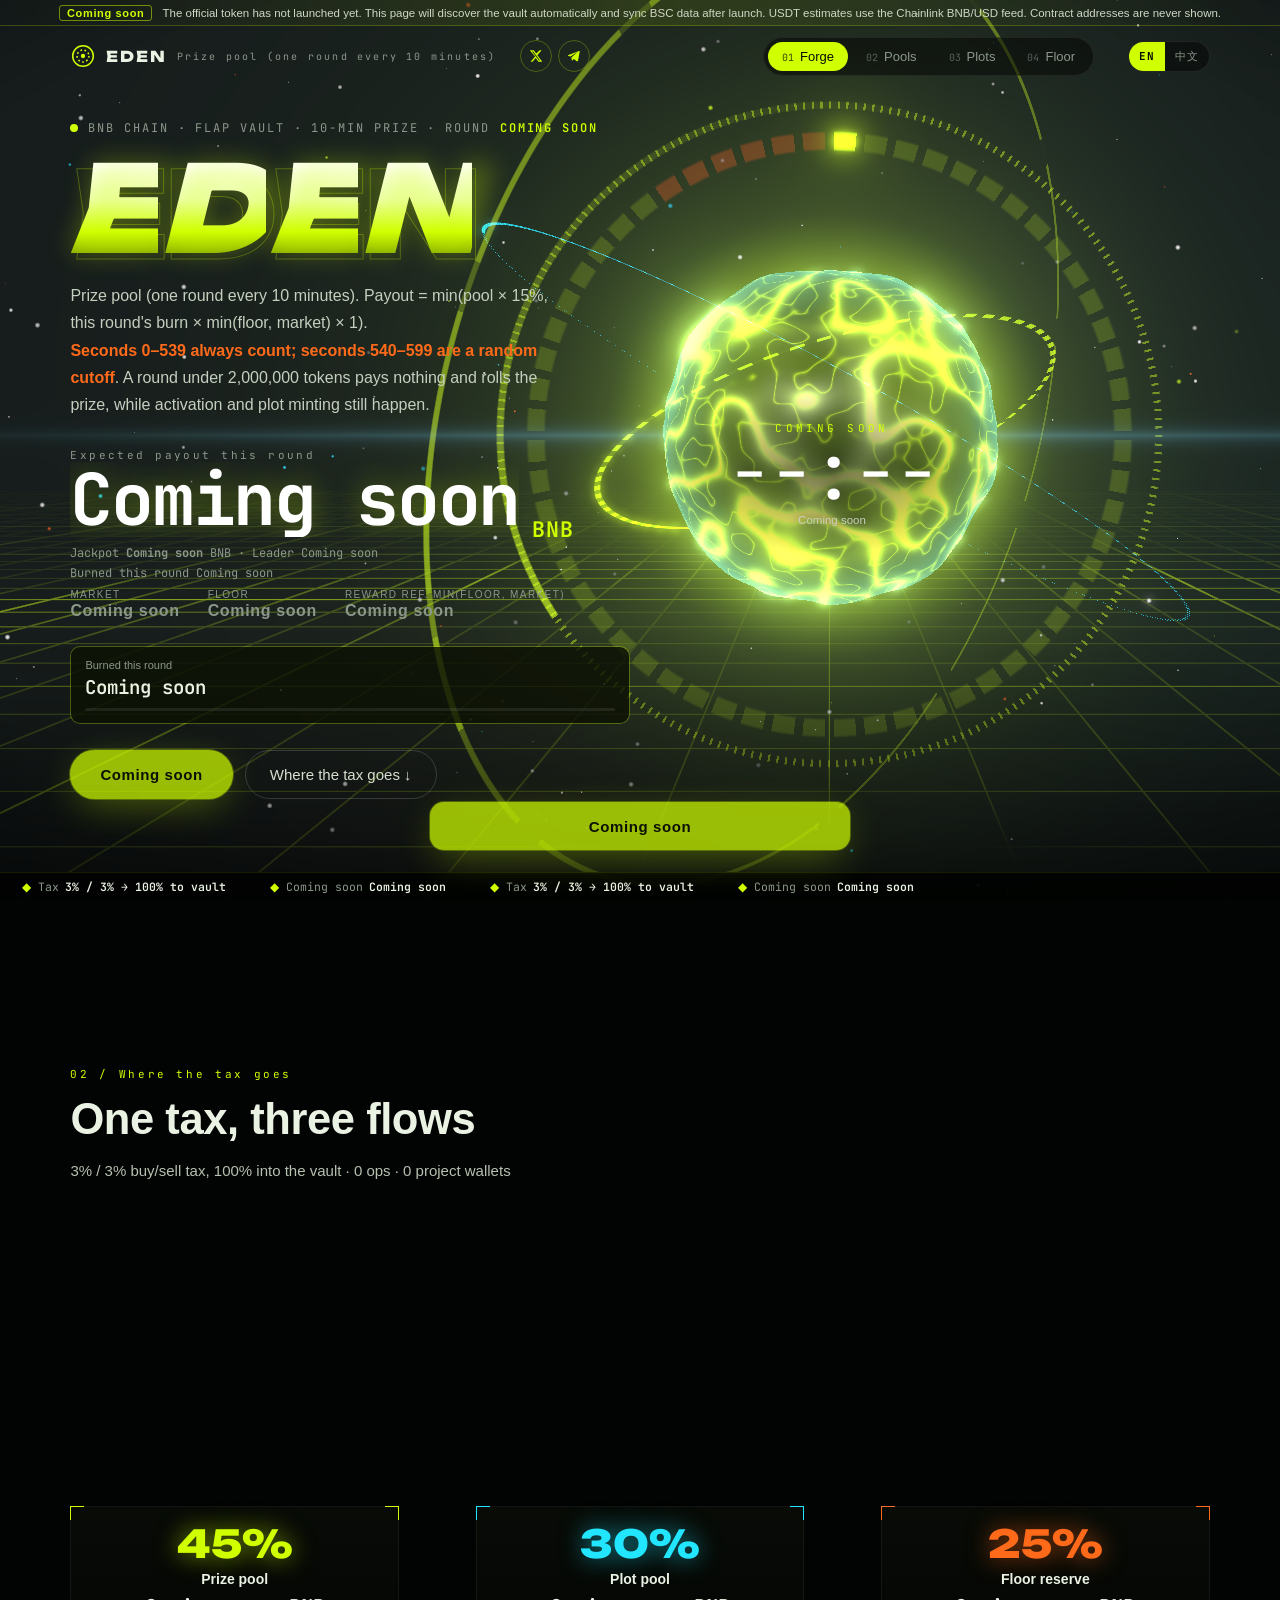
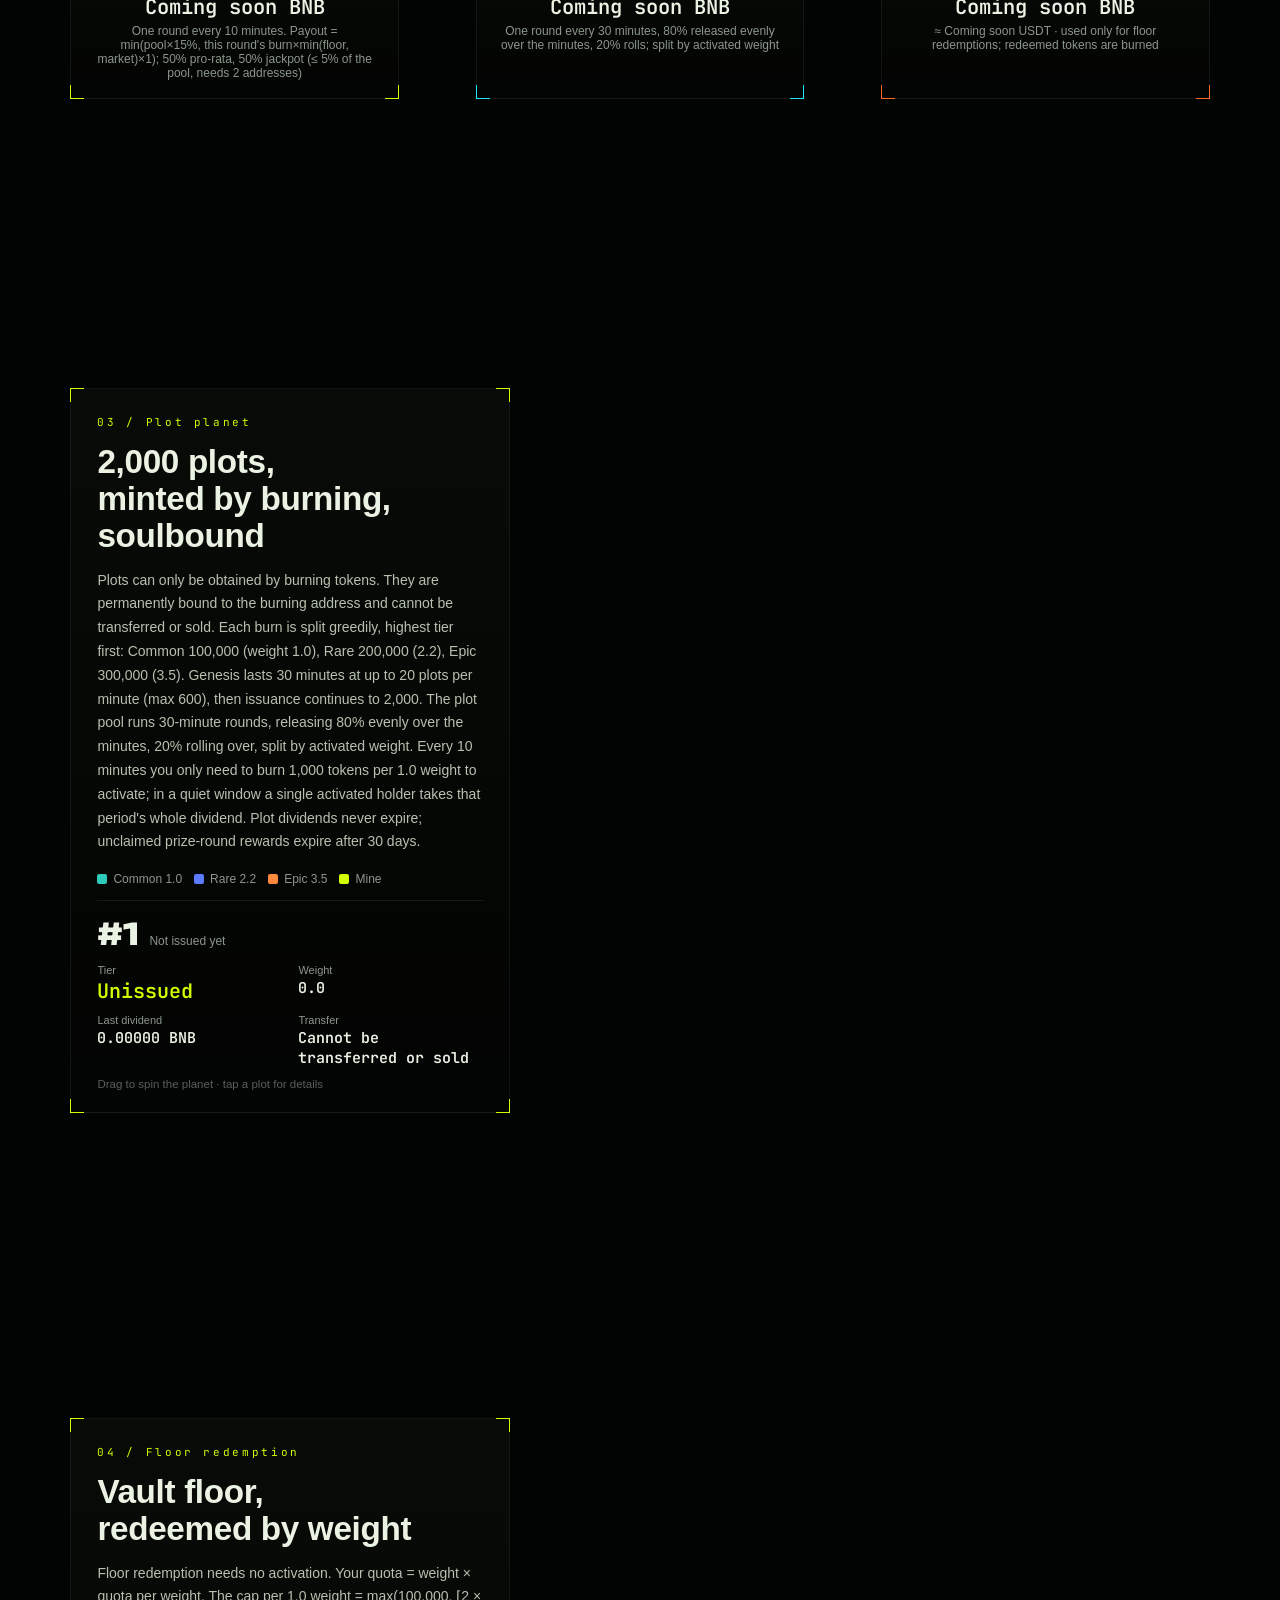
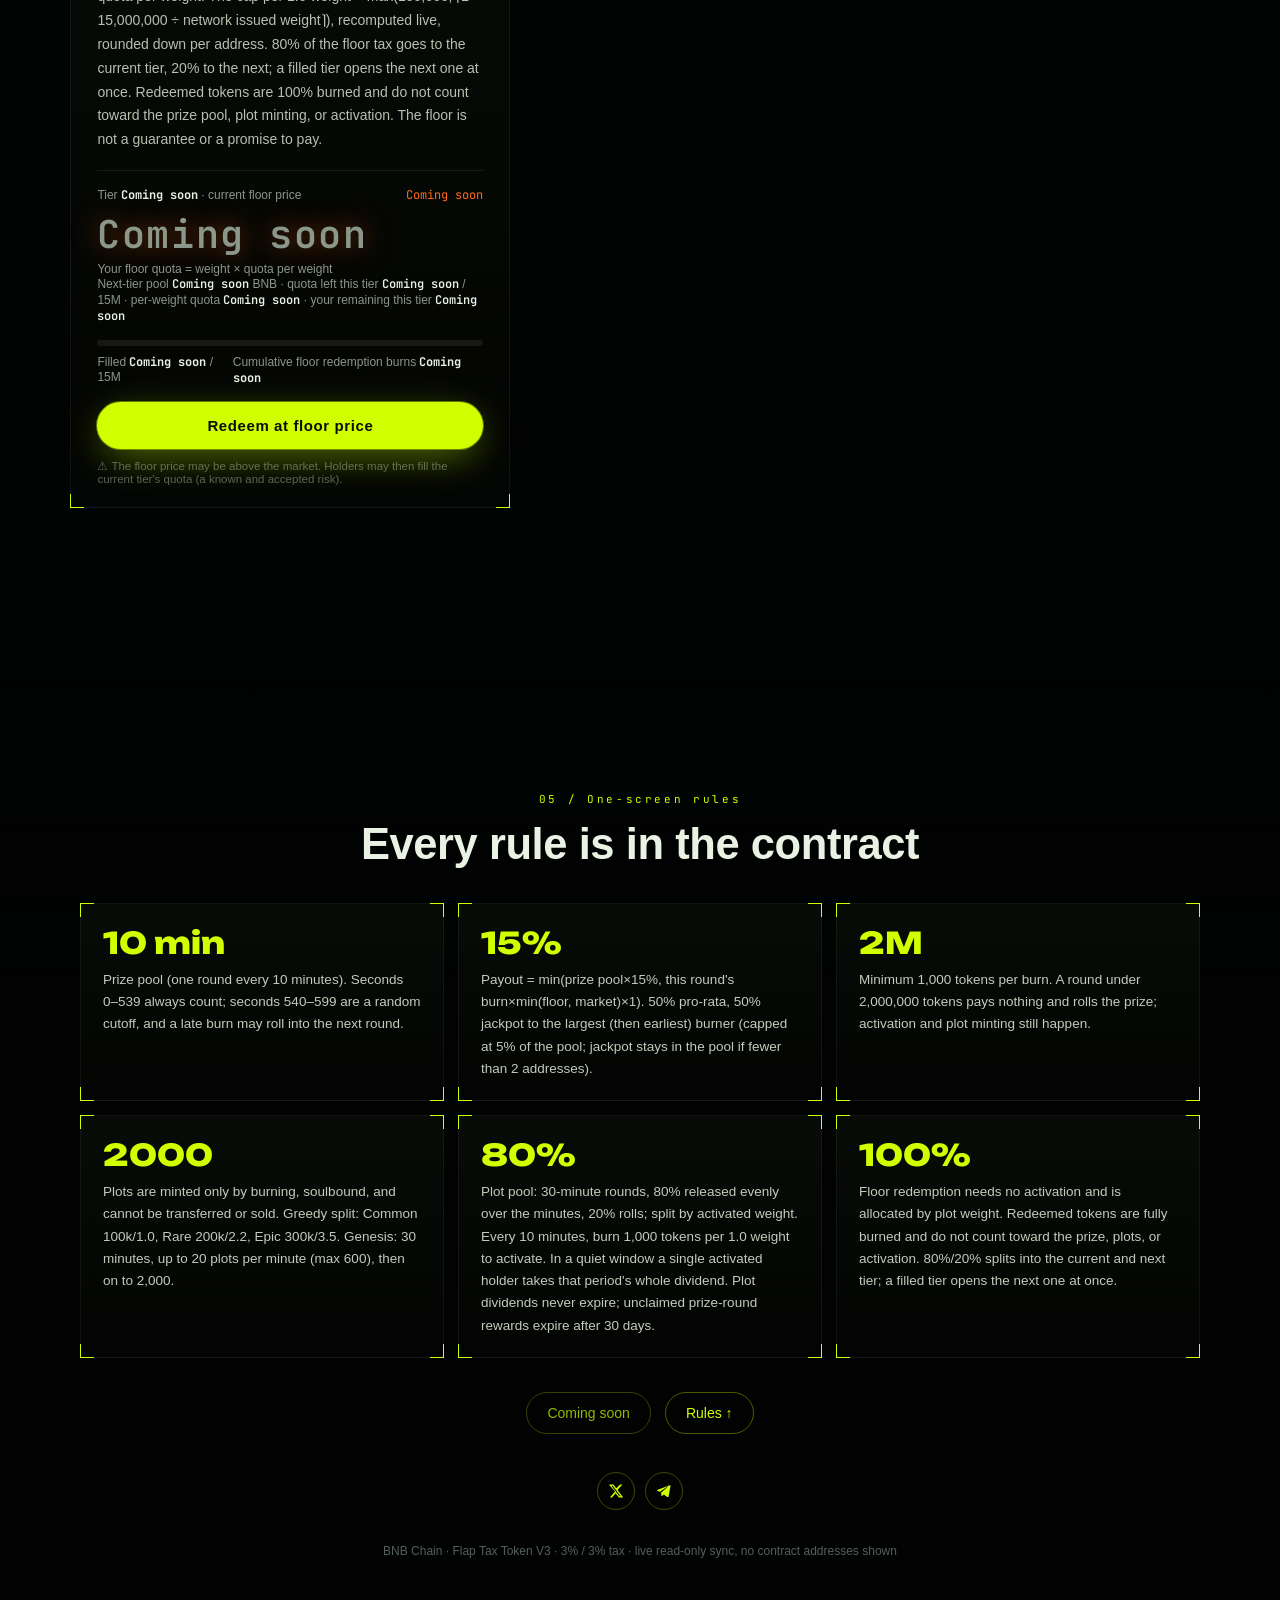
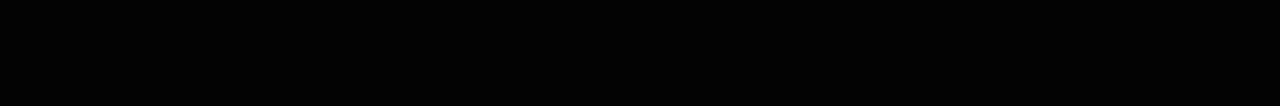
==== commit 7944d120: "site: default English, EN | 中文 toggle" ====
--- a/index.html
+++ b/index.html
@@ -1,10 +1,10 @@
 <!doctype html>
-<html lang="zh-CN" class="official">
+<html lang="en" class="official">
 <head>
 <meta charset="utf-8">
 <meta name="viewport" content="width=device-width,initial-scale=1,viewport-fit=cover">
-<title>EDEN · 轮次燃烧金库（即将上线）</title>
-<meta name="description" content="EDEN 轮次燃烧金库。正式代币尚未发行时显示即将上线；发行后自动同步链上实时数据。不连钱包、不发交易，本页不展示合约地址。">
+<title>EDEN · Round Burn Vault (Coming soon)</title>
+<meta name="description" content="EDEN round burn vault. Coming soon until launch; then the page syncs live on-chain data. No wallet, no transactions, no contract addresses on the page.">
 <meta name="theme-color" content="#020303">
 <link rel="icon" href="data:image/svg+xml,%3Csvg xmlns='http://www.w3.org/2000/svg' viewBox='0 0 32 32'%3E%3Crect width='32' height='32' fill='%23020303'/%3E%3Ccircle cx='16' cy='16' r='9' fill='none' stroke='%23D0FF00' stroke-width='2'/%3E%3Ccircle cx='16' cy='16' r='3' fill='%23D0FF00'/%3E%3C/svg%3E">
 <link rel="stylesheet" href="assets/eden-v4.css">
@@ -14,27 +14,27 @@
 <div class="vignette" aria-hidden="true"></div>
 <div class="flash" id="flash" aria-hidden="true"></div>
 
-<div class="pv" role="note"><b data-i18n="previewBadge">即将上线</b><span data-i18n="previewNote">正式代币尚未发行。本页会自动发现金库并同步链上数据；发行后数字来自 BSC，USDT 估值按 Chainlink BNB/USD。不展示合约地址。</span></div>
+<div class="pv" role="note"><b data-i18n="previewBadge">Coming soon</b><span data-i18n="previewNote">The official token has not launched yet. This page will discover the vault automatically and sync BSC data after launch. USDT estimates use the Chainlink BNB/USD feed. Contract addresses are never shown.</span></div>
 <header class="hd">
   <a class="brand" href="#hero" aria-label="EDEN">
     <svg viewBox="0 0 24 24" aria-hidden="true"><circle cx="12" cy="12" r="9.5"/><circle cx="12" cy="12" r="5.5" stroke-dasharray="1.6 2.2"/><circle cx="12" cy="12" r="2" class="f"/></svg>
-    <b>EDEN</b><i data-i18n="brandTag">轮次奖池（10 分钟一轮）</i>
+    <b>EDEN</b><i data-i18n="brandTag">Prize pool (one round every 10 minutes)</i>
   </a>
-  <nav class="soc" aria-label="EDEN social"><a class="soc-a" href="https://x.com/EdenPlots" target="_blank" rel="noopener noreferrer" data-i18n-aria="socialX" aria-label="X（推特）"><svg viewBox="0 0 24 24" aria-hidden="true"><path d="M18.244 2.25h3.308l-7.227 8.26 8.502 11.24H16.17l-4.714-6.231-5.401 6.231H2.74l7.727-8.835L1.254 2.25H8.08l4.257 5.622L18.244 2.25zm-1.161 17.52h1.833L7.084 4.126H5.117z"/></svg></a><a class="soc-a" href="https://t.me/EdenPlots" target="_blank" rel="noopener noreferrer" data-i18n-aria="socialTg" aria-label="Telegram"><svg viewBox="0 0 24 24" aria-hidden="true"><path d="M21.8 4.2 18.9 20.15c-.21.94-1.12 1.31-2.02.82l-5.2-3.86-2.51 2.42c-.28.27-.8.1-.91-.28l-.7-4.55 10.1-9.05c.37-.33-.08-.52-.57-.24L6.05 13.05 2.4 11.9c-1.02-.32-1.03-1.16.21-1.72L20.55 3.45c.85-.33 1.59.2 1.25.75z"/></svg></a></nav>
+  <nav class="soc" aria-label="EDEN social"><a class="soc-a" href="https://x.com/EdenPlots" target="_blank" rel="noopener noreferrer" data-i18n-aria="socialX" aria-label="X (Twitter)"><svg viewBox="0 0 24 24" aria-hidden="true"><path d="M18.244 2.25h3.308l-7.227 8.26 8.502 11.24H16.17l-4.714-6.231-5.401 6.231H2.74l7.727-8.835L1.254 2.25H8.08l4.257 5.622L18.244 2.25zm-1.161 17.52h1.833L7.084 4.126H5.117z"/></svg></a><a class="soc-a" href="https://t.me/EdenPlots" target="_blank" rel="noopener noreferrer" data-i18n-aria="socialTg" aria-label="Telegram"><svg viewBox="0 0 24 24" aria-hidden="true"><path d="M21.8 4.2 18.9 20.15c-.21.94-1.12 1.31-2.02.82l-5.2-3.86-2.51 2.42c-.28.27-.8.1-.91-.28l-.7-4.55 10.1-9.05c.37-.33-.08-.52-.57-.24L6.05 13.05 2.4 11.9c-1.02-.32-1.03-1.16.21-1.72L20.55 3.45c.85-.33 1.59.2 1.25.75z"/></svg></a></nav>
   <nav class="nv" id="nav">
-    <a href="#hero" data-i="0"><em>01</em><span data-i18n="nav1">熔炉</span></a><a href="#pools" data-i="1"><em>02</em><span data-i18n="nav2">三池</span></a><a href="#plots" data-i="2"><em>03</em><span data-i18n="nav3">地块</span></a><a href="#round" data-i="3"><em>04</em><span data-i18n="nav4">托底</span></a>
+    <a href="#hero" data-i="0"><em>01</em><span data-i18n="nav1">Forge</span></a><a href="#pools" data-i="1"><em>02</em><span data-i18n="nav2">Pools</span></a><a href="#plots" data-i="2"><em>03</em><span data-i18n="nav3">Plots</span></a><a href="#round" data-i="3"><em>04</em><span data-i18n="nav4">Floor</span></a>
   </nav>
   <div class="act">
-    <button type="button" class="more-btn" id="moreBtn" data-i18n-aria="moreMenu" aria-label="更多" aria-expanded="false" aria-controls="toolsPop">⋯</button>
+    <button type="button" class="more-btn" id="moreBtn" data-i18n-aria="moreMenu" aria-label="More" aria-expanded="false" aria-controls="toolsPop">⋯</button>
     <div class="tools" id="toolsPop">
-    <div class="spd sim-only" id="spd" data-i18n-title="spdTitle" title="模拟时间倍速"><button data-s="1" class="on">×1</button><button data-s="10">×10</button><button data-s="60">×60</button></div>
-    <div class="tools-soc"><nav class="soc" aria-label="EDEN social"><a class="soc-a" href="https://x.com/EdenPlots" target="_blank" rel="noopener noreferrer" data-i18n-aria="socialX" aria-label="X（推特）"><svg viewBox="0 0 24 24" aria-hidden="true"><path d="M18.244 2.25h3.308l-7.227 8.26 8.502 11.24H16.17l-4.714-6.231-5.401 6.231H2.74l7.727-8.835L1.254 2.25H8.08l4.257 5.622L18.244 2.25zm-1.161 17.52h1.833L7.084 4.126H5.117z"/></svg></a><a class="soc-a" href="https://t.me/EdenPlots" target="_blank" rel="noopener noreferrer" data-i18n-aria="socialTg" aria-label="Telegram"><svg viewBox="0 0 24 24" aria-hidden="true"><path d="M21.8 4.2 18.9 20.15c-.21.94-1.12 1.31-2.02.82l-5.2-3.86-2.51 2.42c-.28.27-.8.1-.91-.28l-.7-4.55 10.1-9.05c.37-.33-.08-.52-.57-.24L6.05 13.05 2.4 11.9c-1.02-.32-1.03-1.16.21-1.72L20.55 3.45c.85-.33 1.59.2 1.25.75z"/></svg></a></nav></div>
+    <div class="spd sim-only" id="spd" data-i18n-title="spdTitle" title="Simulation speed"><button data-s="1" class="on">×1</button><button data-s="10">×10</button><button data-s="60">×60</button></div>
+    <div class="tools-soc"><nav class="soc" aria-label="EDEN social"><a class="soc-a" href="https://x.com/EdenPlots" target="_blank" rel="noopener noreferrer" data-i18n-aria="socialX" aria-label="X (Twitter)"><svg viewBox="0 0 24 24" aria-hidden="true"><path d="M18.244 2.25h3.308l-7.227 8.26 8.502 11.24H16.17l-4.714-6.231-5.401 6.231H2.74l7.727-8.835L1.254 2.25H8.08l4.257 5.622L18.244 2.25zm-1.161 17.52h1.833L7.084 4.126H5.117z"/></svg></a><a class="soc-a" href="https://t.me/EdenPlots" target="_blank" rel="noopener noreferrer" data-i18n-aria="socialTg" aria-label="Telegram"><svg viewBox="0 0 24 24" aria-hidden="true"><path d="M21.8 4.2 18.9 20.15c-.21.94-1.12 1.31-2.02.82l-5.2-3.86-2.51 2.42c-.28.27-.8.1-.91-.28l-.7-4.55 10.1-9.05c.37-.33-.08-.52-.57-.24L6.05 13.05 2.4 11.9c-1.02-.32-1.03-1.16.21-1.72L20.55 3.45c.85-.33 1.59.2 1.25.75z"/></svg></a></nav></div>
     </div>
-    <div class="lang" id="langSwitch" role="group" data-i18n-aria="langLabel" aria-label="语言">
-      <button type="button" data-lang="zh" class="on">中</button>
-      <button type="button" data-lang="en">EN</button>
+    <div class="lang" id="langSwitch" role="group" data-i18n-aria="langLabel" aria-label="Language">
+      <button type="button" data-lang="en" class="on">EN</button>
+      <button type="button" data-lang="zh">中文</button>
     </div>
-    <button id="walletBtn" class="wb sim-only" type="button" data-i18n-title="walletTitle" title="预览：模拟连接，不调用任何钱包"><i></i><span class="wb-full" data-i18n="wallet">连接钱包</span><span class="wb-short" data-i18n="walletShort">连接</span></button>
+    <button id="walletBtn" class="wb sim-only" type="button" data-i18n-title="walletTitle" title="This site is read-only; connect your wallet on Flap"><i></i><span class="wb-full" data-i18n="wallet">Connect wallet</span><span class="wb-short" data-i18n="walletShort">Connect</span></button>
   </div>
 </header>
 
@@ -42,86 +42,86 @@
   <!-- 01 熔炉 -->
   <section class="sec hero" id="hero" data-i="0">
     <div class="h-left">
-      <div class="kick rv"><span class="dot"></span><span data-i18n="kick">BNB CHAIN · FLAP VAULT · 轮次奖池（10 分钟一轮）· 第</span> <b data-k="roundNo" data-d="0">即将上线</b> <span data-i18n="kickRound">轮</span></div>
+      <div class="kick rv"><span class="dot"></span><span data-i18n="kick">BNB CHAIN · FLAP VAULT · 10-min prize · Round</span> <b data-k="roundNo" data-d="0">Coming soon</b> <span data-i18n="kickRound"></span></div>
       <h1 class="title rv" aria-label="EDEN"><span>EDEN</span></h1>
-      <p class="tag rv" data-i18n-html="tagHtml">轮次奖池（10 分钟一轮）。放出 = min(奖池 × 15%，本轮燃烧 × min(托底价, 市价) × 1)。<br><em>第 0–539 秒确定计入，第 540–599 秒随机截止</em>；本轮总燃烧低于 200 万不开奖，奖金滚入下一轮（激活与地块照常）。</p>
+      <p class="tag rv" data-i18n-html="tagHtml">Prize pool (one round every 10 minutes). Payout = min(pool × 15%, this round's burn × min(floor, market) × 1).<br><em>Seconds 0–539 always count; seconds 540–599 are a random cutoff</em>. A round under 2,000,000 tokens pays nothing and rolls the prize, while activation and plot minting still happen.</p>
       <div class="h-panel">
       <div class="big rv">
-        <div class="lbl" data-i18n="prizeLbl">本轮预计放出</div>
-        <div class="num"><span data-k="prize" data-d="4">即将上线</span><small>BNB</small></div>
-        <div class="sub" id="jackpotLine"><span data-i18n="jackpotLine">头奖</span> <b data-k="jackpot" data-d="4">即将上线</b> BNB · <span data-i18n="jackpotLead">领先</span> <span id="leadTxt">即将上线</span></div>
-        <div class="sub"><span data-i18n="burnLine">本轮已燃烧</span> <span data-k="burned" data-f="tok">即将上线</span><span class="burn-rest" data-i18n="burnLineRest"> / 2,000,000 · 本轮总燃烧低于 200 万不开奖，奖金滚入下一轮</span></div>
+        <div class="lbl" data-i18n="prizeLbl">Expected payout this round</div>
+        <div class="num"><span data-k="prize" data-d="4">Coming soon</span><small>BNB</small></div>
+        <div class="sub" id="jackpotLine"><span data-i18n="jackpotLine">Jackpot</span> <b data-k="jackpot" data-d="4">Coming soon</b> BNB · <span data-i18n="jackpotLead">Leader</span> <span id="leadTxt">Coming soon</span></div>
+        <div class="sub"><span data-i18n="burnLine">Burned this round</span> <span data-k="burned" data-f="tok">Coming soon</span><span class="burn-rest" data-i18n="burnLineRest">/ 2,000,000 · Under 2,000,000 tokens the prize rolls to the next round</span></div>
         <div class="px-row" id="heroPrices"></div>
       </div>
       <div class="stats rv">
-        <div><span class="l" data-i18n="statBurned">本轮已燃烧</span><b id="burnProg">即将上线</b><i class="bar"><u id="burnBar"></u><s data-i18n-title="burnBarTitle" title="200 万枚线"></s></i></div>
-        <div><span class="l" data-i18n="statAddrs">参与地址</span><b data-k="addrs" data-d="0">即将上线</b></div>
-        <div><span class="l" data-i18n="statMine">你的燃烧</span><b data-k="myBurn" data-f="tok">即将上线</b></div>
+        <div><span class="l" data-i18n="statBurned">Burned this round</span><b id="burnProg">Coming soon</b><i class="bar"><u id="burnBar"></u><s data-i18n-title="burnBarTitle" title="2,000,000-token line"></s></i></div>
+        <div><span class="l" data-i18n="statAddrs">Addresses</span><b data-k="addrs" data-d="0">Coming soon</b></div>
+        <div><span class="l" data-i18n="statMine">Your burn</span><b data-k="myBurn" data-f="tok">Coming soon</b></div>
       </div>
-      <div class="cta rv"><button class="btn-l sim-only" id="heroBurn" type="button" data-i18n="ctaBurn">立即燃烧</button><a class="btn-l flap-cta official-only off" id="heroFlap" href="#hero" target="_blank" rel="noopener noreferrer" data-i18n="flapCtaSoon">即将上线</a><a class="btn-g" href="#pools" data-i18n="ctaPools">钱去哪了 ↓</a></div>
+      <div class="cta rv"><button class="btn-l sim-only" id="heroBurn" type="button" data-i18n="ctaBurn">Burn now</button><a class="btn-l flap-cta official-only off" id="heroFlap" href="#hero" target="_blank" rel="noopener noreferrer" data-i18n="flapCtaSoon">Coming soon</a><a class="btn-g" href="#pools" data-i18n="ctaPools">Where the tax goes ↓</a></div>
       </div>
     </div>
     <div class="clock" id="clock" aria-live="off">
-      <div class="c-ph" id="cPh" data-i18n="clockLeft">本轮剩余</div>
+      <div class="c-ph" id="cPh" data-i18n="clockLeft">Time left</div>
       <div class="c-n" id="cN">--:--</div>
-      <div class="c-s" id="cS" data-i18n="clockCertain">第 0–539 秒确定计入</div>
+      <div class="c-s" id="cS" data-i18n="clockCertain">Seconds 0–539 always count</div>
     </div>
-    <div class="feed" id="feed" data-i18n-aria="feedAria" aria-label="实时燃烧"></div>
+    <div class="feed" id="feed" data-i18n-aria="feedAria" aria-label="Live burns"></div>
     <div class="result" id="result" aria-live="polite"></div>
   </section>
 
   <!-- 02 三池 -->
   <section class="sec pools" id="pools" data-i="1">
-    <div class="s-head rv"><em data-i18n="poolsKicker">02 / 税去哪了</em><h2 data-i18n="poolsH">一笔税，三股能量</h2><p data-i18n="poolsP">买卖各 3% 税 100% 进金库 · 0 运营 · 0 项目方地址</p></div>
+    <div class="s-head rv"><em data-i18n="poolsKicker">02 / Where the tax goes</em><h2 data-i18n="poolsH">One tax, three flows</h2><p data-i18n="poolsP">3% / 3% buy/sell tax, 100% into the vault · 0 ops · 0 project wallets</p></div>
     <div class="pcards">
-      <div class="pc rv" style="--c:var(--lime)"><div class="pc-p">45%</div><div class="pc-n" data-i18n="pool1n">轮次奖池</div><div class="pc-v"><span data-k="minutePool" data-d="3">0</span> BNB</div><div class="pc-d" data-i18n="pool1d">10 分钟一轮，放出 min(池×15%, 本轮燃烧×min(托底,市价)×1)；50% 均分、50% 头奖（≤池 5%，满 2 人）</div></div>
-      <div class="pc rv" style="--c:var(--cyan)"><div class="pc-p">30%</div><div class="pc-n" data-i18n="pool2n">地块池</div><div class="pc-v"><span data-k="plotPool" data-d="3">0</span> BNB</div><div class="pc-d" data-i18n="pool2d">每 30 分钟一轮，放出 80%（每分钟均匀释放），20% 滚入下一轮；按已激活权重分红</div></div>
-      <div class="pc rv" style="--c:var(--ember)"><div class="pc-p">25%</div><div class="pc-n" data-i18n="pool3n">托底储备</div><div class="pc-v"><span data-k="reserveAll" data-d="3">0</span> BNB</div><div class="pc-d"><span data-i18n="pool3dPre">≈ </span><span data-k="reserveAllUsd" data-d="0">0</span><span data-i18n="pool3dSuf"> USDT · 全部用于托底兑换，换回的币销毁</span></div></div>
+      <div class="pc rv" style="--c:var(--lime)"><div class="pc-p">45%</div><div class="pc-n" data-i18n="pool1n">Prize pool</div><div class="pc-v"><span data-k="minutePool" data-d="3">0</span> BNB</div><div class="pc-d" data-i18n="pool1d">One round every 10 minutes. Payout = min(pool×15%, this round's burn×min(floor, market)×1); 50% pro-rata, 50% jackpot (≤ 5% of the pool, needs 2 addresses)</div></div>
+      <div class="pc rv" style="--c:var(--cyan)"><div class="pc-p">30%</div><div class="pc-n" data-i18n="pool2n">Plot pool</div><div class="pc-v"><span data-k="plotPool" data-d="3">0</span> BNB</div><div class="pc-d" data-i18n="pool2d">One round every 30 minutes, 80% released evenly over the minutes, 20% rolls; split by activated weight</div></div>
+      <div class="pc rv" style="--c:var(--ember)"><div class="pc-p">25%</div><div class="pc-n" data-i18n="pool3n">Floor reserve</div><div class="pc-v"><span data-k="reserveAll" data-d="3">0</span> BNB</div><div class="pc-d"><span data-i18n="pool3dPre">≈ </span><span data-k="reserveAllUsd" data-d="0">0</span><span data-i18n="pool3dSuf"> USDT · used only for floor redemptions; redeemed tokens are burned</span></div></div>
     </div>
   </section>
 
   <!-- 03 地块 -->
   <section class="sec plots" id="plots" data-i="2">
     <div class="panel side rv">
-      <div class="s-head"><em data-i18n="plotsKicker">03 / 地块星球</em><h2 data-i18n-html="plotsHHtml">2000 块地，<br>烧币即发、灵魂绑定</h2><p data-i18n="plotsP">地块只能烧币获得，永久绑定燃烧地址，不可转让、不可买卖。每笔按高档优先贪心拆分：普通 10 万（权重 1.0）、稀有 20 万（2.2）、史诗 30 万（3.5）。创世 30 分钟每分钟最多 20 块（最多 600），之后继续发到 2000。地块池每 30 分钟一轮，放出 80%（每分钟均匀释放），20% 滚入下一轮，按已激活权重分红。每 10 分钟只需按每 1 权重烧 1000 枚即可激活；冷清时段一名已激活地主即可独得该时段全部分红。地块分成不过期；轮次奖励 30 天不领过期。</p></div>
-      <div class="legend"><span><i style="background:#2ec9b8"></i><span data-i18n="legendCommon">普通 1.0</span></span><span><i style="background:#5b7cff"></i><span data-i18n="legendRare">稀有 2.2</span></span><span><i style="background:#ff8a3d"></i><span data-i18n="legendEpic">史诗 3.5</span></span><span><i style="background:var(--lime)"></i><span data-i18n="legendMine">我的</span></span></div>
+      <div class="s-head"><em data-i18n="plotsKicker">03 / Plot planet</em><h2 data-i18n-html="plotsHHtml">2,000 plots,<br>minted by burning, soulbound</h2><p data-i18n="plotsP">Plots can only be obtained by burning tokens. They are permanently bound to the burning address and cannot be transferred or sold. Each burn is split greedily, highest tier first: Common 100,000 (weight 1.0), Rare 200,000 (2.2), Epic 300,000 (3.5). Genesis lasts 30 minutes at up to 20 plots per minute (max 600), then issuance continues to 2,000. The plot pool runs 30-minute rounds, releasing 80% evenly over the minutes, 20% rolling over, split by activated weight. Every 10 minutes you only need to burn 1,000 tokens per 1.0 weight to activate; in a quiet window a single activated holder takes that period's whole dividend. Plot dividends never expire; unclaimed prize-round rewards expire after 30 days.</p></div>
+      <div class="legend"><span><i style="background:#2ec9b8"></i><span data-i18n="legendCommon">Common 1.0</span></span><span><i style="background:#5b7cff"></i><span data-i18n="legendRare">Rare 2.2</span></span><span><i style="background:#ff8a3d"></i><span data-i18n="legendEpic">Epic 3.5</span></span><span><i style="background:var(--lime)"></i><span data-i18n="legendMine">Mine</span></span></div>
       <div class="tiers" id="tierPreview"></div>
       <div class="plot" id="plotCard"></div>
-      <p class="hint" data-i18n="plotsHint">拖动星球旋转 · 点击地块查看</p>
+      <p class="hint" data-i18n="plotsHint">Drag to spin the planet · tap a plot for details</p>
     </div>
   </section>
 
   <!-- 04 托底兑换 -->
   <section class="sec round" id="round" data-i="3">
     <div class="panel side rv">
-      <div class="s-head"><em data-i18n="roundKicker">04 / 托底兑换</em><h2 data-i18n-html="roundHHtml">金库托底，<br>按权重兑换</h2><p data-i18n="roundP">托底无需激活，按地块权重分配额度。我的托底额度 = 权重 × 每权重额度。每 1 权重上限 = max(10 万, ⌈2 × 1500 万 ÷ 全网已发总权重⌉)，随总权重实时计算，地址额度向下取整。托底税 80% 进当前档、20% 进下一档；兑满立刻开下一档。换回的币 100% 销毁，不计入轮次奖池、不铸地块、不计入激活。托底不是保底或兑付承诺。</p></div>
+      <div class="s-head"><em data-i18n="roundKicker">04 / Floor redemption</em><h2 data-i18n-html="roundHHtml">Vault floor,<br>redeemed by weight</h2><p data-i18n="roundP">Floor redemption needs no activation. Your quota = weight × quota per weight. The cap per 1.0 weight = max(100,000, ⌈2 × 15,000,000 ÷ network issued weight⌉), recomputed live, rounded down per address. 80% of the floor tax goes to the current tier, 20% to the next; a filled tier opens the next one at once. Redeemed tokens are 100% burned and do not count toward the prize pool, plot minting, or activation. The floor is not a guarantee or a promise to pay.</p></div>
       <div class="rd">
-        <div class="rd-top"><span><span data-i18n="roundTop">第</span> <b data-k="roundId" data-d="0">即将上线</b> <span data-i18n="roundTopSuf">档 · 当前托底价</span></span><span class="rd-left" id="tierStatus">即将上线</span></div>
+        <div class="rd-top"><span><span data-i18n="roundTop">Tier</span> <b data-k="roundId" data-d="0">Coming soon</b> <span data-i18n="roundTopSuf"> · current floor price</span></span><span class="rd-left" id="tierStatus">Coming soon</span></div>
         <div class="rd-price" id="tierPrice"></div>
-        <div class="rd-sub" id="quotaMath" data-i18n="quotaMath">我的托底额度 = 权重 × 每权重额度</div>
-        <div class="rd-sub"><span data-i18n="roundSub">下一档奖池</span> <b data-k="nextPool" data-d="3">0</b> <span data-i18n="roundSub2">BNB · 本档剩余额度</span> <b data-k="roundQuotaLeft" data-f="tok">0</b><span data-i18n="roundSub3"> / 15M · 每权重额度</span> <b data-k="capPerPlot" data-f="tok">0</b><span data-i18n="roundSub4"> · 你本档剩余</span> <b data-k="myTierLeft" data-f="tok">0</b></div>
+        <div class="rd-sub" id="quotaMath" data-i18n="quotaMath">Your floor quota = weight × quota per weight</div>
+        <div class="rd-sub"><span data-i18n="roundSub">Next-tier pool</span> <b data-k="nextPool" data-d="3">0</b> <span data-i18n="roundSub2">BNB · quota left this tier</span> <b data-k="roundQuotaLeft" data-f="tok">0</b><span data-i18n="roundSub3"> / 15M · per-weight quota</span> <b data-k="capPerPlot" data-f="tok">0</b><span data-i18n="roundSub4"> · your remaining this tier</span> <b data-k="myTierLeft" data-f="tok">0</b></div>
         <div class="rd-bar"><u id="roundBar"></u></div>
-        <div class="rd-row"><span><span data-i18n="filled">已兑</span> <b data-k="roundFilled" data-f="tok">0</b><span data-i18n="filledOf"> / 15M</span></span><span><span data-i18n="burnedCum">累计托底兑换销毁</span> <b data-k="roundBurned" data-f="tok">0</b></span></div>
-        <button class="btn-l wide" id="roundSell" type="button" data-i18n="sellBtn">按托底价兑换</button>
-        <p class="hint" data-i18n="roundWarn">⚠ 托底价可能高于市价，这时地主可能把当前档额度全部换完（已知并接受的风险）。</p>
+        <div class="rd-row"><span><span data-i18n="filled">Filled</span> <b data-k="roundFilled" data-f="tok">0</b><span data-i18n="filledOf"> / 15M</span></span><span><span data-i18n="burnedCum">Cumulative floor redemption burns</span> <b data-k="roundBurned" data-f="tok">0</b></span></div>
+        <button class="btn-l wide" id="roundSell" type="button" data-i18n="sellBtn">Redeem at floor price</button>
+        <p class="hint" data-i18n="roundWarn">⚠ The floor price may be above the market. Holders may then fill the current tier's quota (a known and accepted risk).</p>
       </div>
     </div>
   </section>
 
   <!-- 05 规则 -->
   <section class="sec rules" id="rules" data-i="4">
-    <div class="s-head rv center"><em data-i18n="rulesKicker">05 / 一屏看懂</em><h2 data-i18n="rulesH">规则全部写在合约里</h2></div>
+    <div class="s-head rv center"><em data-i18n="rulesKicker">05 / One-screen rules</em><h2 data-i18n="rulesH">Every rule is in the contract</h2></div>
     <div class="rgrid">
-      <div class="rc rv"><b data-i18n="rule1n">10 分</b><span data-i18n="rule1s">轮次奖池（10 分钟一轮）。第 0–539 秒确定计入；第 540–599 秒随机截止，晚烧可能顺延到下一轮</span></div>
-      <div class="rc rv"><b>15%</b><span data-i18n="rule2s">放出 = min(轮次奖池×15%, 本轮燃烧×min(托底价, 市价)×1)。50% 按份额均分，50% 头奖给燃烧最多且先到者（不超过奖池 5%；有效地址少于 2 人时头奖留池）</span></div>
-      <div class="rc rv"><b data-i18n="rule3n">200 万</b><span data-i18n="rule3s">单笔最少 1,000 枚；本轮总燃烧低于 200 万不开奖，奖金滚入下一轮，激活与地块照常发放</span></div>
-      <div class="rc rv"><b>2000</b><span data-i18n="rule4s">地块只能烧币获得，灵魂绑定，不可转让买卖。贪心拆分：普通 10 万/1.0、稀有 20 万/2.2、史诗 30 万/3.5。创世 30 分钟每分钟最多 20 块（最多 600），之后发到 2000</span></div>
-      <div class="rc rv"><b>80%</b><span data-i18n="rule5s">地块池每 30 分钟一轮，放出 80%（每分钟均匀释放），20% 滚入下一轮；按已激活权重分红。每 10 分钟只需按每 1 权重烧 1000 枚即可激活。冷清时段一名已激活地主即可独得该时段全部分红。地块分成不过期；轮次奖励 30 天不领过期。</span></div>
-      <div class="rc rv"><b>100%</b><span data-i18n="rule6s">托底无需激活，按地块权重分配额度。兑出的币全部销毁，不计入轮次奖、不铸地、不计入激活。80%/20% 分到当前档和下一档，兑满立刻开下一档</span></div>
+      <div class="rc rv"><b data-i18n="rule1n">10 min</b><span data-i18n="rule1s">Prize pool (one round every 10 minutes). Seconds 0–539 always count; seconds 540–599 are a random cutoff, and a late burn may roll into the next round.</span></div>
+      <div class="rc rv"><b>15%</b><span data-i18n="rule2s">Payout = min(prize pool×15%, this round's burn×min(floor, market)×1). 50% pro-rata, 50% jackpot to the largest (then earliest) burner (capped at 5% of the pool; jackpot stays in the pool if fewer than 2 addresses).</span></div>
+      <div class="rc rv"><b data-i18n="rule3n">2M</b><span data-i18n="rule3s">Minimum 1,000 tokens per burn. A round under 2,000,000 tokens pays nothing and rolls the prize; activation and plot minting still happen.</span></div>
+      <div class="rc rv"><b>2000</b><span data-i18n="rule4s">Plots are minted only by burning, soulbound, and cannot be transferred or sold. Greedy split: Common 100k/1.0, Rare 200k/2.2, Epic 300k/3.5. Genesis: 30 minutes, up to 20 plots per minute (max 600), then on to 2,000.</span></div>
+      <div class="rc rv"><b>80%</b><span data-i18n="rule5s">Plot pool: 30-minute rounds, 80% released evenly over the minutes, 20% rolls; split by activated weight. Every 10 minutes, burn 1,000 tokens per 1.0 weight to activate. In a quiet window a single activated holder takes that period's whole dividend. Plot dividends never expire; unclaimed prize-round rewards expire after 30 days.</span></div>
+      <div class="rc rv"><b>100%</b><span data-i18n="rule6s">Floor redemption needs no activation and is allocated by plot weight. Redeemed tokens are fully burned and do not count toward the prize, plots, or activation. 80%/20% splits into the current and next tier; a filled tier opens the next one at once.</span></div>
     </div>
-    <div class="links rv"><a class="flap-cta official-only off" href="#hero" target="_blank" rel="noopener noreferrer" data-i18n="flapCtaSoon">即将上线</a><a href="#rules" data-i18n="linkGeneric">规则说明 ↑</a></div>
-    <div class="foot-soc rv"><a class="soc-a" href="https://x.com/EdenPlots" target="_blank" rel="noopener noreferrer" data-i18n-aria="socialX" aria-label="X（推特）"><svg viewBox="0 0 24 24" aria-hidden="true"><path d="M18.244 2.25h3.308l-7.227 8.26 8.502 11.24H16.17l-4.714-6.231-5.401 6.231H2.74l7.727-8.835L1.254 2.25H8.08l4.257 5.622L18.244 2.25zm-1.161 17.52h1.833L7.084 4.126H5.117z"/></svg></a><a class="soc-a" href="https://t.me/EdenPlots" target="_blank" rel="noopener noreferrer" data-i18n-aria="socialTg" aria-label="Telegram"><svg viewBox="0 0 24 24" aria-hidden="true"><path d="M21.8 4.2 18.9 20.15c-.21.94-1.12 1.31-2.02.82l-5.2-3.86-2.51 2.42c-.28.27-.8.1-.91-.28l-.7-4.55 10.1-9.05c.37-.33-.08-.52-.57-.24L6.05 13.05 2.4 11.9c-1.02-.32-1.03-1.16.21-1.72L20.55 3.45c.85-.33 1.59.2 1.25.75z"/></svg></a></div>
-    <p class="foot" data-i18n="foot">BNB Chain · Flap Tax Token V3 · 税 3% / 3% · 链上只读同步，不展示合约地址</p>
+    <div class="links rv"><a class="flap-cta official-only off" href="#hero" target="_blank" rel="noopener noreferrer" data-i18n="flapCtaSoon">Coming soon</a><a href="#rules" data-i18n="linkGeneric">Rules ↑</a></div>
+    <div class="foot-soc rv"><a class="soc-a" href="https://x.com/EdenPlots" target="_blank" rel="noopener noreferrer" data-i18n-aria="socialX" aria-label="X (Twitter)"><svg viewBox="0 0 24 24" aria-hidden="true"><path d="M18.244 2.25h3.308l-7.227 8.26 8.502 11.24H16.17l-4.714-6.231-5.401 6.231H2.74l7.727-8.835L1.254 2.25H8.08l4.257 5.622L18.244 2.25zm-1.161 17.52h1.833L7.084 4.126H5.117z"/></svg></a><a class="soc-a" href="https://t.me/EdenPlots" target="_blank" rel="noopener noreferrer" data-i18n-aria="socialTg" aria-label="Telegram"><svg viewBox="0 0 24 24" aria-hidden="true"><path d="M21.8 4.2 18.9 20.15c-.21.94-1.12 1.31-2.02.82l-5.2-3.86-2.51 2.42c-.28.27-.8.1-.91-.28l-.7-4.55 10.1-9.05c.37-.33-.08-.52-.57-.24L6.05 13.05 2.4 11.9c-1.02-.32-1.03-1.16.21-1.72L20.55 3.45c.85-.33 1.59.2 1.25.75z"/></svg></a></div>
+    <p class="foot" data-i18n="foot">BNB Chain · Flap Tax Token V3 · 3% / 3% tax · live read-only sync, no contract addresses shown</p>
   </section>
 </main>
 
@@ -130,43 +130,43 @@
 <!-- 底部常驻：一个主操作 -->
 <div class="dock-back" id="dockBack" hidden></div>
 <div class="dock" id="dock">
-  <div class="sheet sim-only" id="sheet" role="dialog" data-i18n-aria="sheetAria" aria-label="操作面板">
-    <div class="sh-tabs" id="shTabs"><button data-t="claim"><span data-i18n="tabClaim">领取</span><i id="claimDot"></i></button><button data-t="plot" data-i18n="tabPlot">地块</button><button data-t="round" data-i18n="tabRound">托底兑换</button><button class="sh-x" id="shX" data-i18n-aria="close" aria-label="收起">×</button></div>
+  <div class="sheet sim-only" id="sheet" role="dialog" data-i18n-aria="sheetAria" aria-label="Action panel">
+    <div class="sh-tabs" id="shTabs"><button data-t="claim"><span data-i18n="tabClaim">Claim</span><i id="claimDot"></i></button><button data-t="plot" data-i18n="tabPlot">Plots</button><button data-t="round" data-i18n="tabRound">Floor</button><button class="sh-x" id="shX" data-i18n-aria="close" aria-label="Close">×</button></div>
     <div class="sh-body" id="shBody"></div>
   </div>
   <div class="dk-flap official-only" id="dockFlap">
-    <a class="btn-l flap-cta off" id="dockFlapBtn" href="#hero" target="_blank" rel="noopener noreferrer" data-i18n="flapCtaSoon">即将上线</a>
+    <a class="btn-l flap-cta off" id="dockFlapBtn" href="#hero" target="_blank" rel="noopener noreferrer" data-i18n="flapCtaSoon">Coming soon</a>
   </div>
   <div class="dk-min sim-only" id="dockMin">
     <button type="button" class="dk-min-main" id="dockExpand">
       <span class="dk-min-fire" aria-hidden="true">🔥</span>
-      <span class="dk-min-lab" data-i18n="ctaBurn">立即燃烧</span>
+      <span class="dk-min-lab" data-i18n="ctaBurn">Burn now</span>
       <em id="dockMinAmt">2,000,000</em>
       <span class="dk-min-unit">EDEN</span>
       <i id="dockMinStat"></i>
     </button>
-    <button type="button" class="dk-min-toggle" id="dockExpand2" data-i18n-aria="dockExpand" aria-label="展开燃烧栏"><svg viewBox="0 0 24 24" aria-hidden="true"><path d="M6 14l6-6 6 6" fill="none" stroke="currentColor" stroke-width="2" stroke-linecap="round" stroke-linejoin="round"/></svg></button>
+    <button type="button" class="dk-min-toggle" id="dockExpand2" data-i18n-aria="dockExpand" aria-label="Expand burn bar"><svg viewBox="0 0 24 24" aria-hidden="true"><path d="M6 14l6-6 6 6" fill="none" stroke="currentColor" stroke-width="2" stroke-linecap="round" stroke-linejoin="round"/></svg></button>
   </div>
   <div class="dk sim-only" id="dkPanel">
     <div class="dk-bar" id="dockBar">
-      <button type="button" class="dk-handle" id="dockHandle" data-i18n-aria="dockCollapse" aria-label="收起燃烧栏"><i></i></button>
-      <button type="button" class="dk-collapse" id="dockCollapse" data-i18n-title="dockCollapse" data-i18n-aria="dockCollapse" title="收起燃烧栏" aria-label="收起燃烧栏"><svg viewBox="0 0 24 24" aria-hidden="true"><path d="M6 10l6 6 6-6" fill="none" stroke="currentColor" stroke-width="2" stroke-linecap="round" stroke-linejoin="round"/></svg></button>
+      <button type="button" class="dk-handle" id="dockHandle" data-i18n-aria="dockCollapse" aria-label="Minimize burn bar"><i></i></button>
+      <button type="button" class="dk-collapse" id="dockCollapse" data-i18n-title="dockCollapse" data-i18n-aria="dockCollapse" title="Minimize burn bar" aria-label="Minimize burn bar"><svg viewBox="0 0 24 24" aria-hidden="true"><path d="M6 10l6 6 6-6" fill="none" stroke="currentColor" stroke-width="2" stroke-linecap="round" stroke-linejoin="round"/></svg></button>
     </div>
-    <div class="dk-in"><input id="amt" inputmode="numeric" autocomplete="off" value="2,000,000" data-i18n-aria="amtAria" aria-label="燃烧数量"><span>EDEN</span></div>
-    <div class="dk-chips"><button data-a="1000" data-i18n="chip1k">1千</button><button data-a="300000" data-i18n="chip30w">30万</button><button data-a="2000000" data-i18n="chip2m">200万</button><button data-a="max">MAX</button></div>
-    <div class="dk-plot" id="autoPlot" data-i18n="autoPlot">自动计入你的地块 · 灵魂绑定</div>
+    <div class="dk-in"><input id="amt" inputmode="numeric" autocomplete="off" value="2,000,000" data-i18n-aria="amtAria" aria-label="Burn amount"><span>EDEN</span></div>
+    <div class="dk-chips"><button data-a="1000" data-i18n="chip1k">1k</button><button data-a="300000" data-i18n="chip30w">300k</button><button data-a="2000000" data-i18n="chip2m">2M</button><button data-a="max">MAX</button></div>
+    <div class="dk-plot" id="autoPlot" data-i18n="autoPlot">Automatically credited to your plots · soulbound</div>
     <div class="dk-preview" id="burnPreview"></div>
     <div class="dk-act" id="actPrefill"></div>
-    <div class="dk-phase" id="burnPhase" data-i18n="burnPhase">第 0–539 秒确定计入 / 第 540–599 秒随机截止；本轮总燃烧低于 200 万不开奖，奖金滚入下一轮</div>
-    <button class="burn" id="burnBtn" type="button"><span data-i18n="burn">燃烧</span><i></i></button>
-    <div class="dk-tabs"><button data-t="claim"><span data-i18n="tabClaim">领取</span><i id="claimDot2"></i></button><button data-t="plot" data-i18n="tabPlot">地块</button><button data-t="round" data-i18n="tabRound">托底兑换</button></div>
+    <div class="dk-phase" id="burnPhase" data-i18n="burnPhase">Seconds 0–539 always count / 540–599 random cutoff; under 2,000,000 tokens the prize rolls to the next round</div>
+    <button class="burn" id="burnBtn" type="button"><span data-i18n="burn">Burn</span><i></i></button>
+    <div class="dk-tabs"><button data-t="claim"><span data-i18n="tabClaim">Claim</span><i id="claimDot2"></i></button><button data-t="plot" data-i18n="tabPlot">Plots</button><button data-t="round" data-i18n="tabRound">Floor</button></div>
   </div>
 </div>
 
 <div class="hov" id="hov"></div>
 <div class="toasts" id="toasts" aria-live="polite"></div>
 <div class="dbg" id="dbg"></div>
-<noscript><p style="padding:80px 24px;color:#ccc" data-i18n="noscript">需要启用 JavaScript 才能查看 EDEN。</p></noscript>
+<noscript><p style="padding:80px 24px;color:#ccc" data-i18n="noscript">JavaScript is required to view EDEN.</p></noscript>
 <script src="assets/eden-v4.js"></script>
 </body>
 </html>
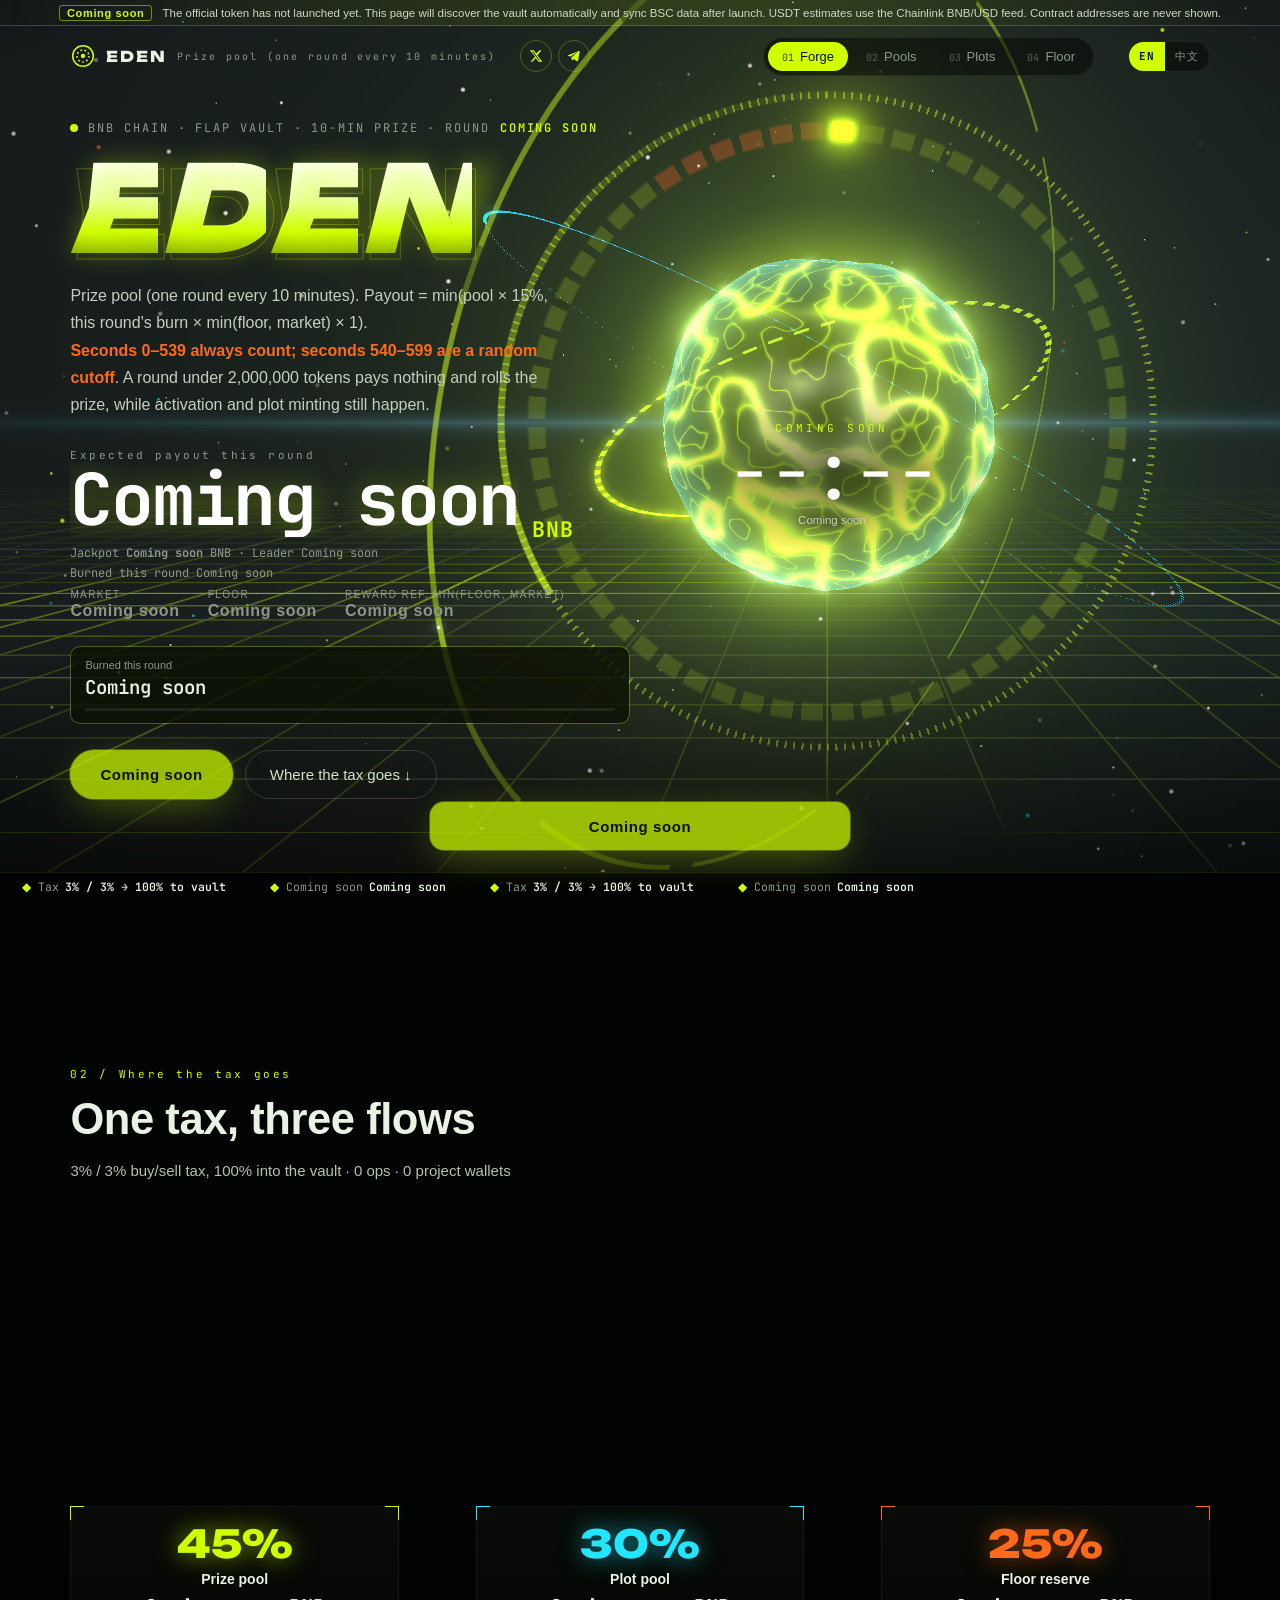
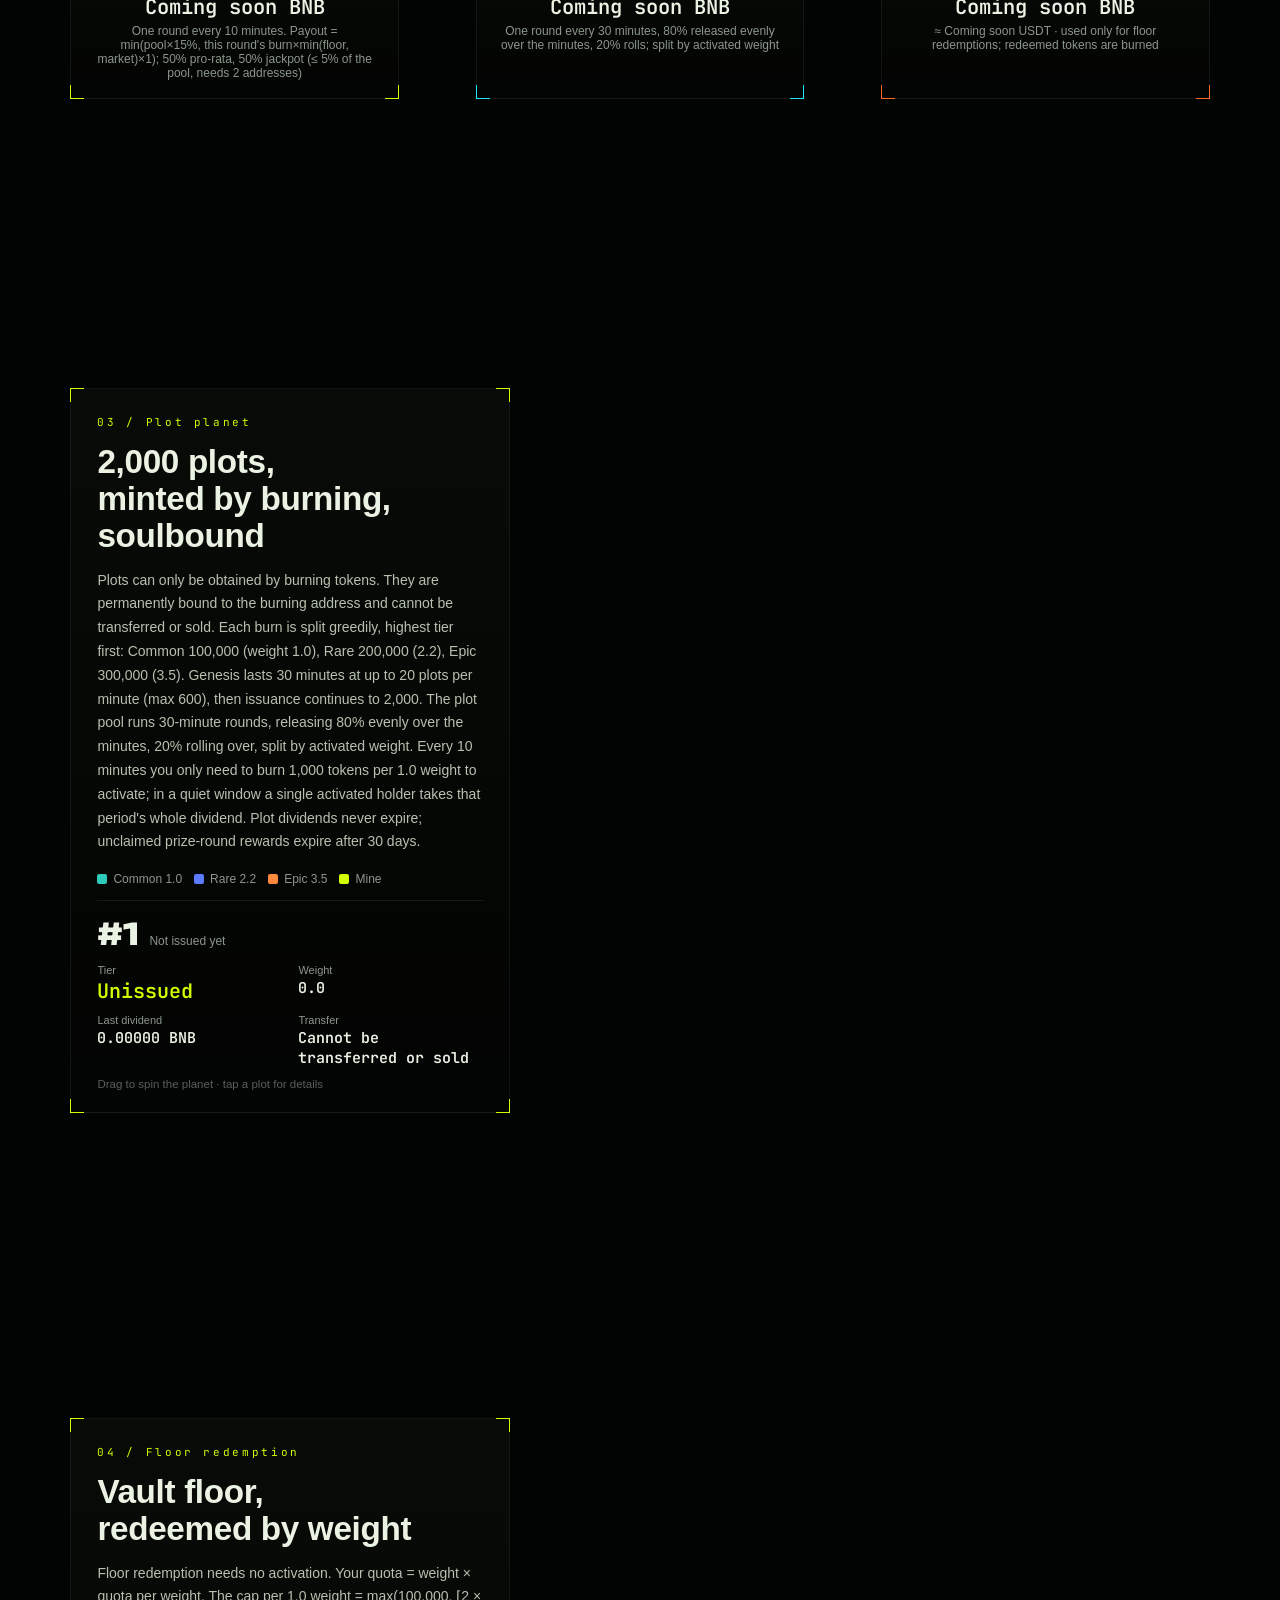
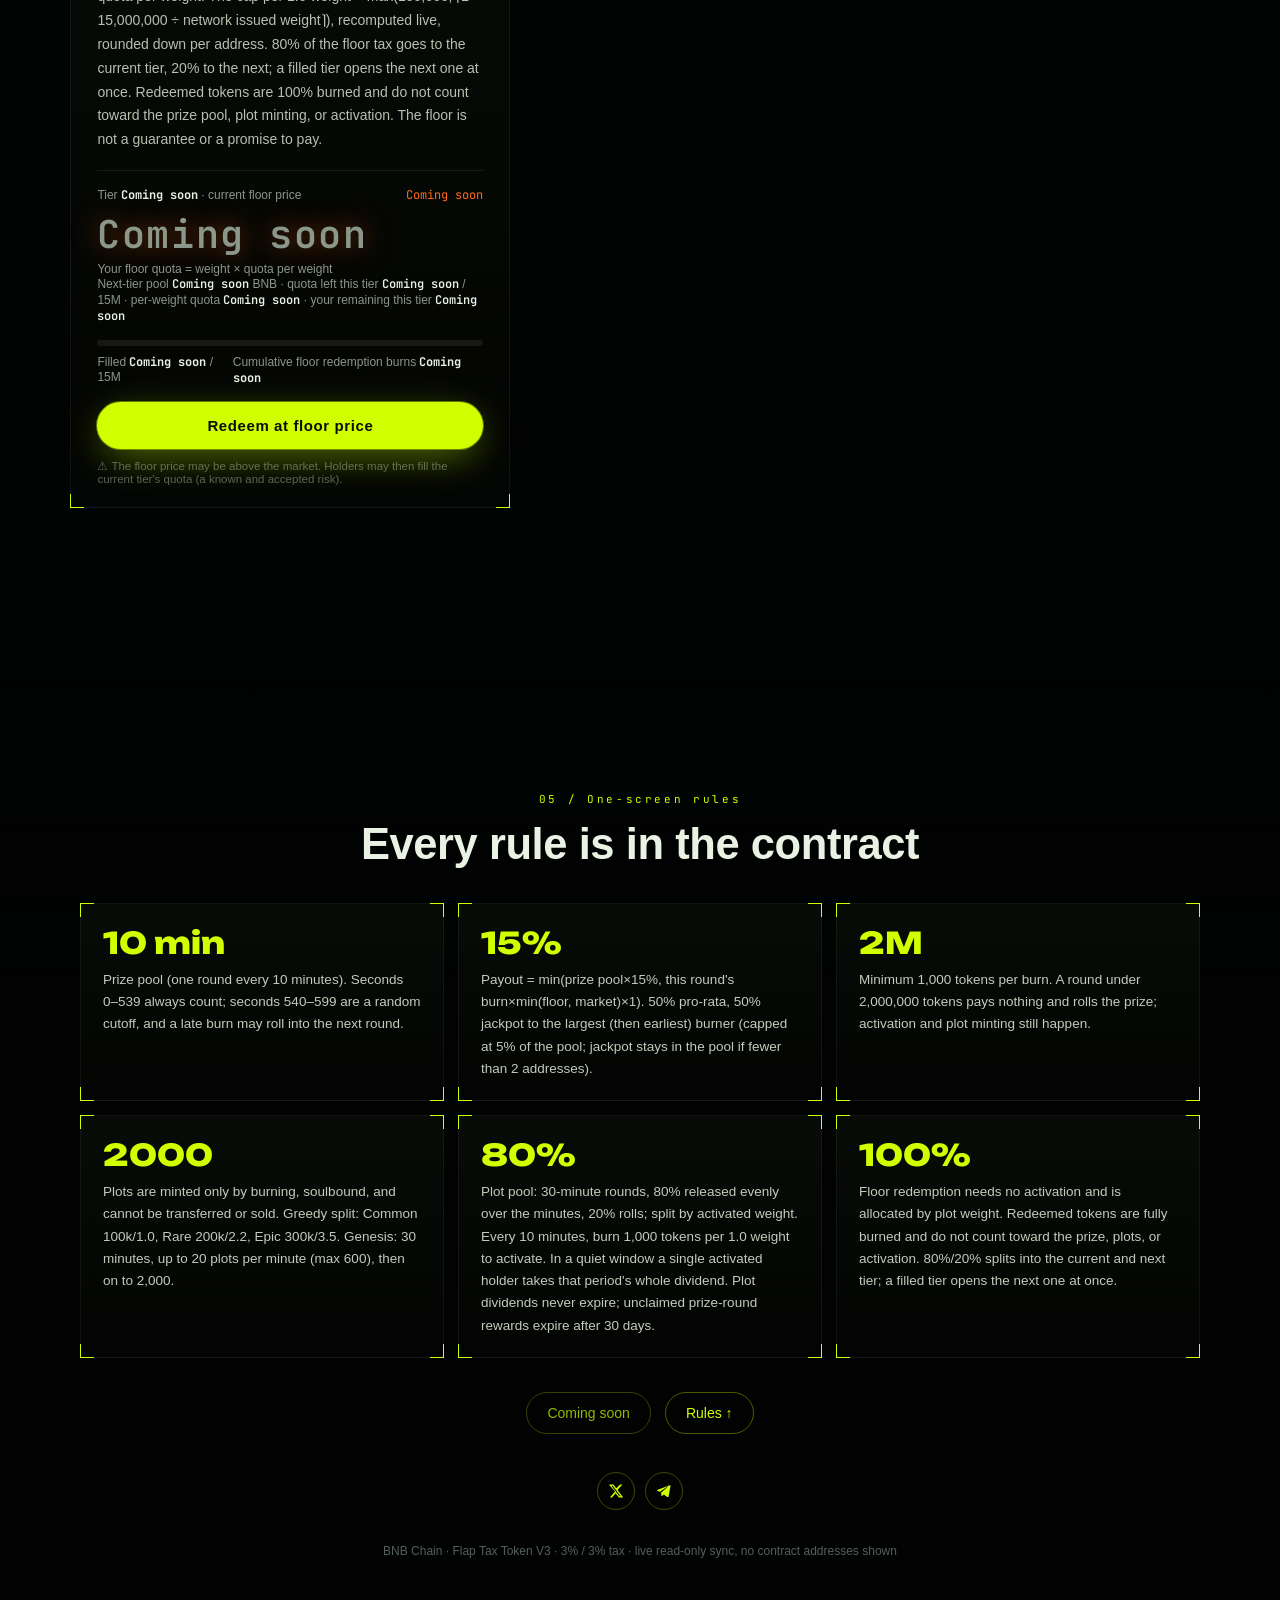
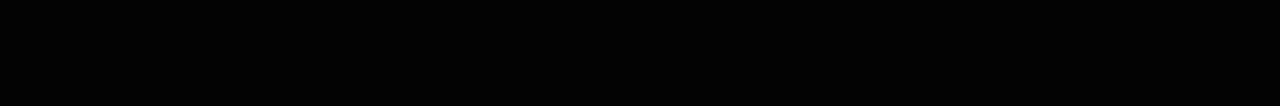
==== commit 30b65e37: "site: round number from vault start, chain-accurate payout note, floor price before tier 1" ====
--- a/index.html
+++ b/index.html
@@ -50,6 +50,7 @@
         <div class="lbl" data-i18n="prizeLbl">Expected payout this round</div>
         <div class="num"><span data-k="prize" data-d="4">Coming soon</span><small>BNB</small></div>
         <div class="sub" id="jackpotLine"><span data-i18n="jackpotLine">Jackpot</span> <b data-k="jackpot" data-d="4">Coming soon</b> BNB · <span data-i18n="jackpotLead">Leader</span> <span id="leadTxt">Coming soon</span></div>
+        <div class="sub" id="payNote" hidden></div>
         <div class="sub"><span data-i18n="burnLine">Burned this round</span> <span data-k="burned" data-f="tok">Coming soon</span><span class="burn-rest" data-i18n="burnLineRest">/ 2,000,000 · Under 2,000,000 tokens the prize rolls to the next round</span></div>
         <div class="px-row" id="heroPrices"></div>
       </div>
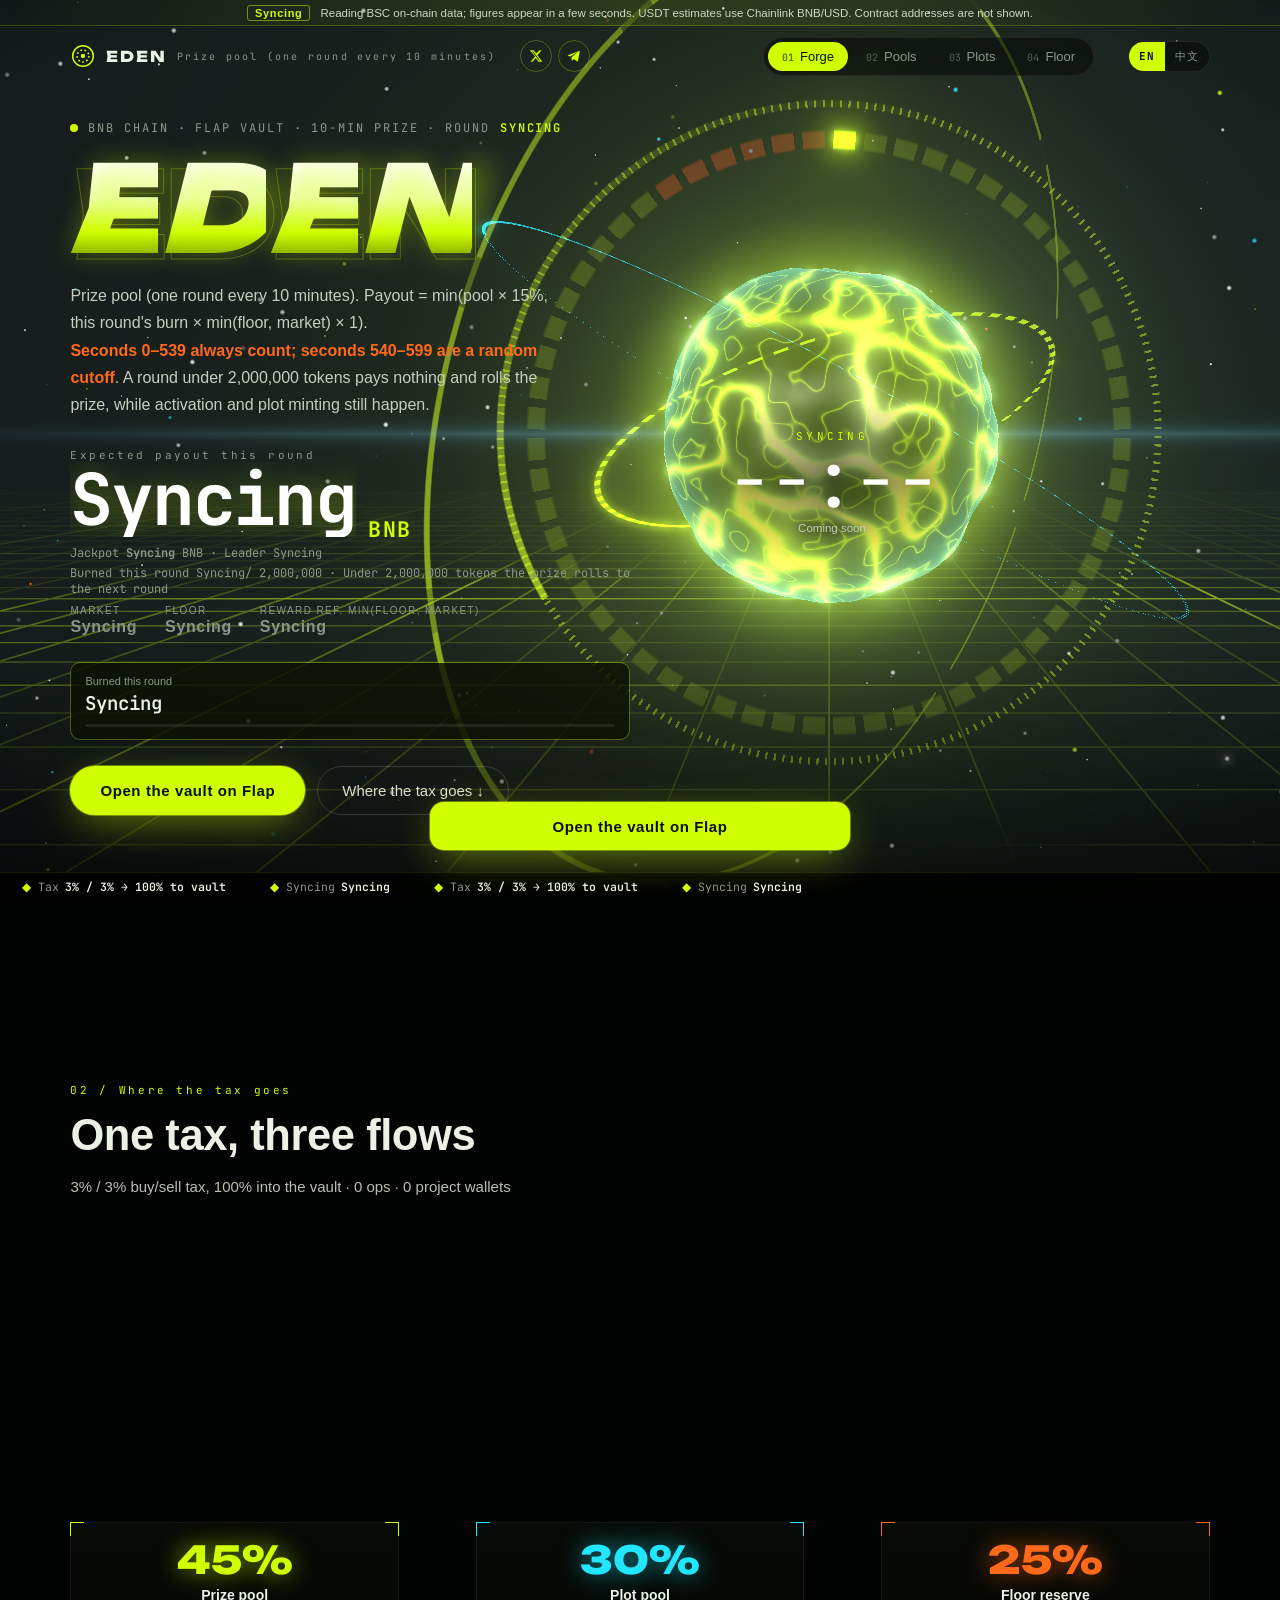
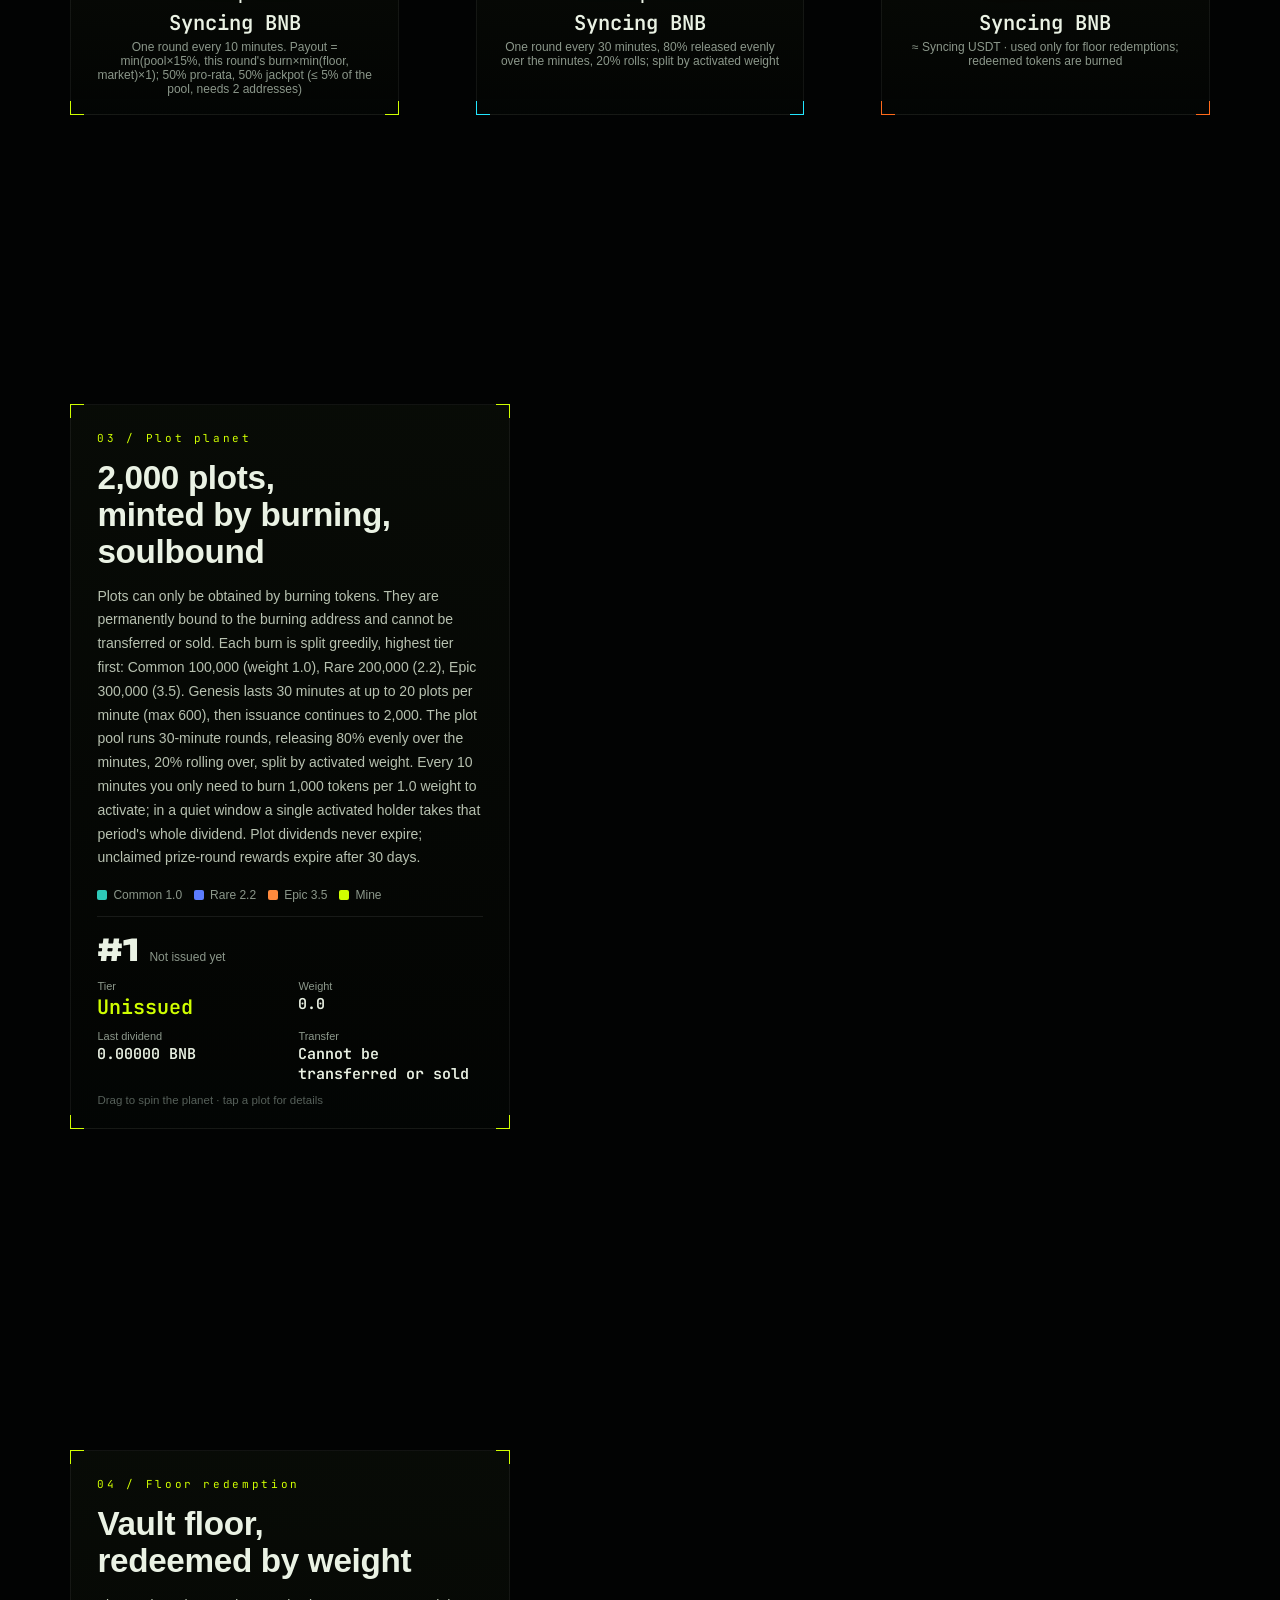
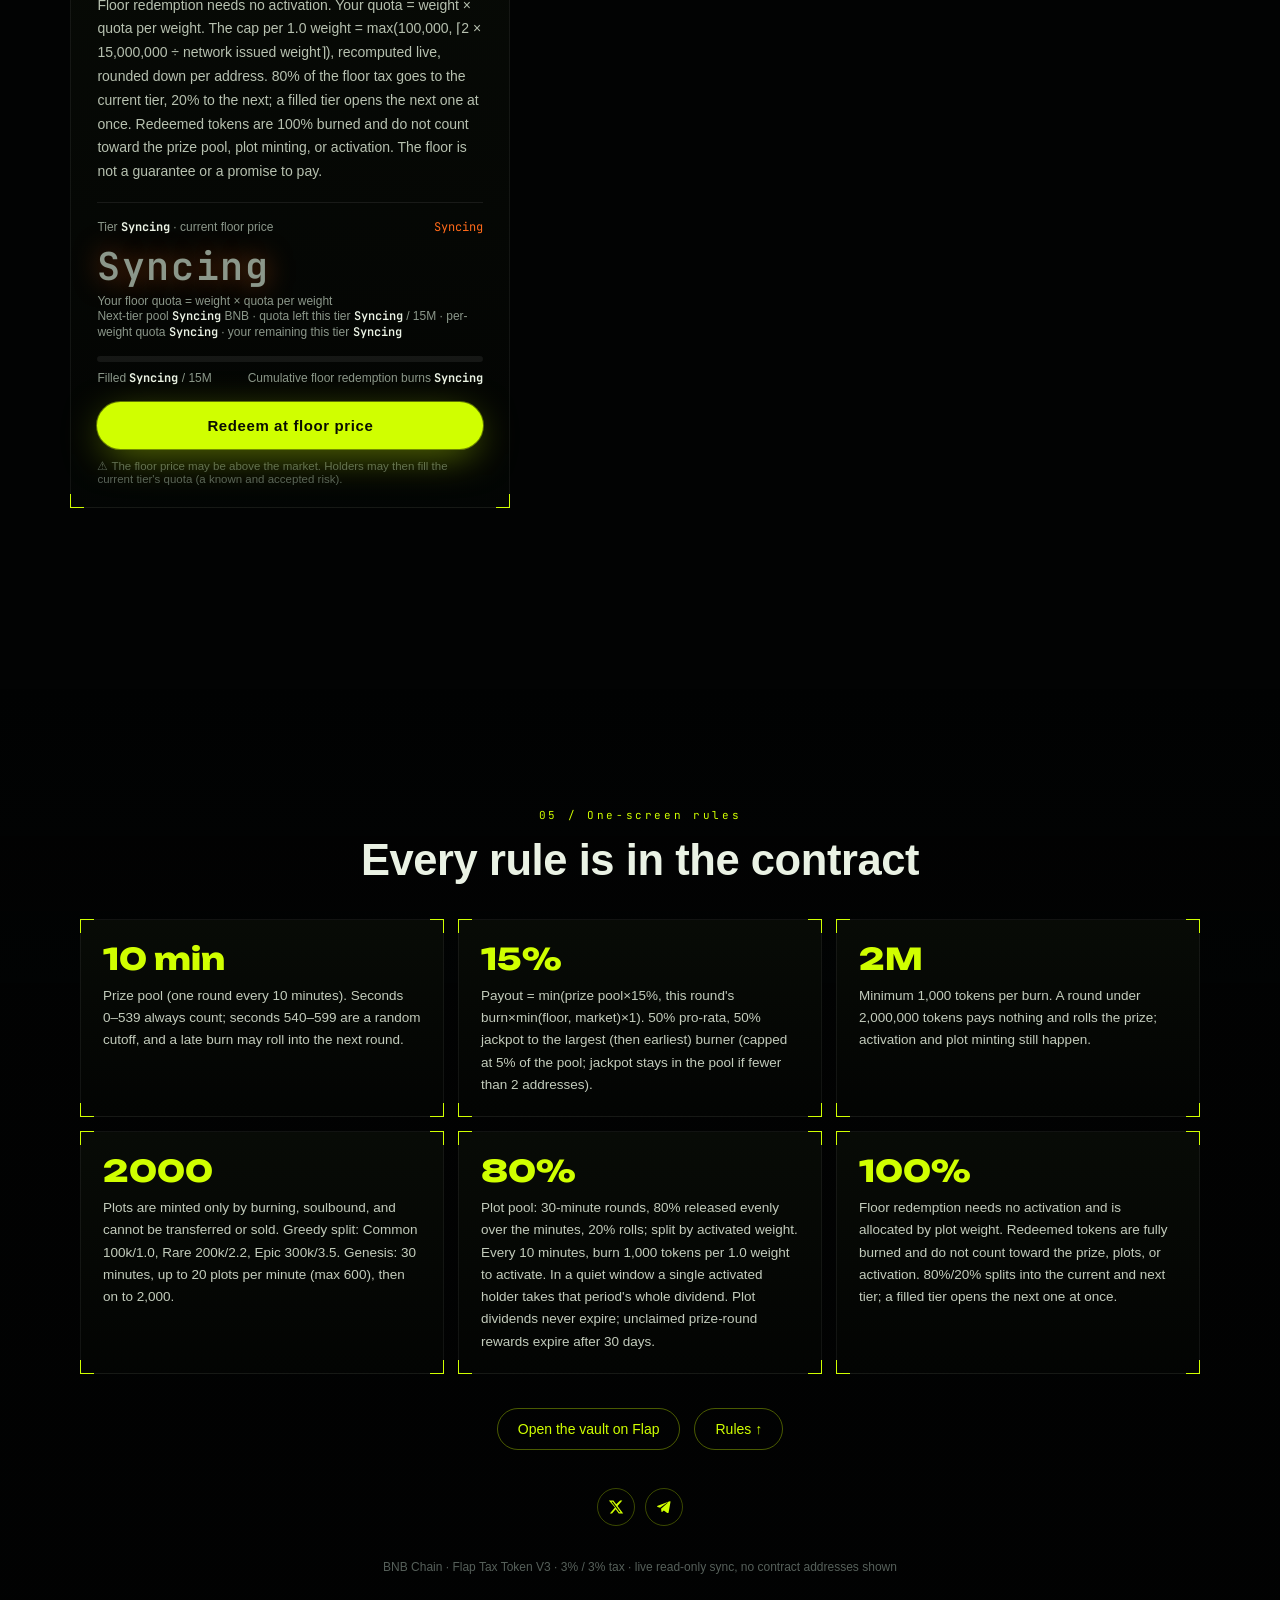
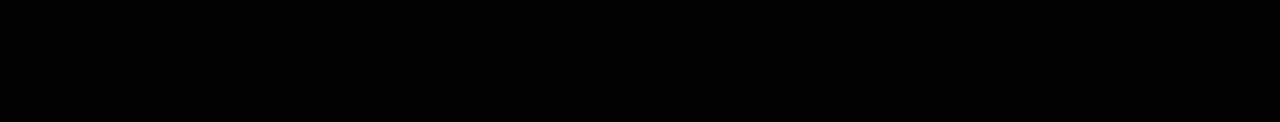
==== commit ec9858ae: "site: seed the launched vault so live sync never depends on eth_getLogs; hedged multi-RPC rotation; " ====
--- a/index.html
+++ b/index.html
@@ -3,18 +3,18 @@
 <head>
 <meta charset="utf-8">
 <meta name="viewport" content="width=device-width,initial-scale=1,viewport-fit=cover">
-<title>EDEN · Round Burn Vault (Coming soon)</title>
-<meta name="description" content="EDEN round burn vault. Coming soon until launch; then the page syncs live on-chain data. No wallet, no transactions, no contract addresses on the page.">
+<title>EDEN · Round Burn Vault</title>
+<meta name="description" content="EDEN round burn vault. Live read-only BSC on-chain data. No wallet, no transactions, no contract addresses on the page.">
 <meta name="theme-color" content="#020303">
 <link rel="icon" href="data:image/svg+xml,%3Csvg xmlns='http://www.w3.org/2000/svg' viewBox='0 0 32 32'%3E%3Crect width='32' height='32' fill='%23020303'/%3E%3Ccircle cx='16' cy='16' r='9' fill='none' stroke='%23D0FF00' stroke-width='2'/%3E%3Ccircle cx='16' cy='16' r='3' fill='%23D0FF00'/%3E%3C/svg%3E">
-<link rel="stylesheet" href="assets/eden-v4.css">
+<link rel="stylesheet" href="assets/eden-v4.css?v=a8632a32bd">
 </head>
-<body class="soon chain">
+<body class="sync chain">
 <div id="glwrap"><canvas id="gl" aria-hidden="true"></canvas></div>
 <div class="vignette" aria-hidden="true"></div>
 <div class="flash" id="flash" aria-hidden="true"></div>
 
-<div class="pv" role="note"><b data-i18n="previewBadge">Coming soon</b><span data-i18n="previewNote">The official token has not launched yet. This page will discover the vault automatically and sync BSC data after launch. USDT estimates use the Chainlink BNB/USD feed. Contract addresses are never shown.</span></div>
+<div class="pv" role="note"><b data-i18n="previewBadgeErr">Syncing</b><span data-i18n="previewNoteSync">Reading BSC on-chain data; figures appear in a few seconds. USDT estimates use Chainlink BNB/USD. Contract addresses are not shown.</span></div>
 <header class="hd">
   <a class="brand" href="#hero" aria-label="EDEN">
     <svg viewBox="0 0 24 24" aria-hidden="true"><circle cx="12" cy="12" r="9.5"/><circle cx="12" cy="12" r="5.5" stroke-dasharray="1.6 2.2"/><circle cx="12" cy="12" r="2" class="f"/></svg>
@@ -42,22 +42,22 @@
   <!-- 01 熔炉 -->
   <section class="sec hero" id="hero" data-i="0">
     <div class="h-left">
-      <div class="kick rv"><span class="dot"></span><span data-i18n="kick">BNB CHAIN · FLAP VAULT · 10-min prize · Round</span> <b data-k="roundNo" data-d="0">Coming soon</b> <span data-i18n="kickRound"></span></div>
+      <div class="kick rv"><span class="dot"></span><span data-i18n="kick">BNB CHAIN · FLAP VAULT · 10-min prize · Round</span> <b data-k="roundNo" data-d="0">…</b> <span data-i18n="kickRound"></span></div>
       <h1 class="title rv" aria-label="EDEN"><span>EDEN</span></h1>
       <p class="tag rv" data-i18n-html="tagHtml">Prize pool (one round every 10 minutes). Payout = min(pool × 15%, this round's burn × min(floor, market) × 1).<br><em>Seconds 0–539 always count; seconds 540–599 are a random cutoff</em>. A round under 2,000,000 tokens pays nothing and rolls the prize, while activation and plot minting still happen.</p>
       <div class="h-panel">
       <div class="big rv">
         <div class="lbl" data-i18n="prizeLbl">Expected payout this round</div>
-        <div class="num"><span data-k="prize" data-d="4">Coming soon</span><small>BNB</small></div>
-        <div class="sub" id="jackpotLine"><span data-i18n="jackpotLine">Jackpot</span> <b data-k="jackpot" data-d="4">Coming soon</b> BNB · <span data-i18n="jackpotLead">Leader</span> <span id="leadTxt">Coming soon</span></div>
+        <div class="num"><span data-k="prize" data-d="4">…</span><small>BNB</small></div>
+        <div class="sub" id="jackpotLine"><span data-i18n="jackpotLine">Jackpot</span> <b data-k="jackpot" data-d="4">…</b> BNB · <span data-i18n="jackpotLead">Leader</span> <span id="leadTxt">…</span></div>
         <div class="sub" id="payNote" hidden></div>
-        <div class="sub"><span data-i18n="burnLine">Burned this round</span> <span data-k="burned" data-f="tok">Coming soon</span><span class="burn-rest" data-i18n="burnLineRest">/ 2,000,000 · Under 2,000,000 tokens the prize rolls to the next round</span></div>
+        <div class="sub"><span data-i18n="burnLine">Burned this round</span> <span data-k="burned" data-f="tok">…</span><span class="burn-rest" data-i18n="burnLineRest">/ 2,000,000 · Under 2,000,000 tokens the prize rolls to the next round</span></div>
         <div class="px-row" id="heroPrices"></div>
       </div>
       <div class="stats rv">
-        <div><span class="l" data-i18n="statBurned">Burned this round</span><b id="burnProg">Coming soon</b><i class="bar"><u id="burnBar"></u><s data-i18n-title="burnBarTitle" title="2,000,000-token line"></s></i></div>
-        <div><span class="l" data-i18n="statAddrs">Addresses</span><b data-k="addrs" data-d="0">Coming soon</b></div>
-        <div><span class="l" data-i18n="statMine">Your burn</span><b data-k="myBurn" data-f="tok">Coming soon</b></div>
+        <div><span class="l" data-i18n="statBurned">Burned this round</span><b id="burnProg">…</b><i class="bar"><u id="burnBar"></u><s data-i18n-title="burnBarTitle" title="2,000,000-token line"></s></i></div>
+        <div><span class="l" data-i18n="statAddrs">Addresses</span><b data-k="addrs" data-d="0">…</b></div>
+        <div><span class="l" data-i18n="statMine">Your burn</span><b data-k="myBurn" data-f="tok">…</b></div>
       </div>
       <div class="cta rv"><button class="btn-l sim-only" id="heroBurn" type="button" data-i18n="ctaBurn">Burn now</button><a class="btn-l flap-cta official-only off" id="heroFlap" href="#hero" target="_blank" rel="noopener noreferrer" data-i18n="flapCtaSoon">Coming soon</a><a class="btn-g" href="#pools" data-i18n="ctaPools">Where the tax goes ↓</a></div>
       </div>
@@ -97,7 +97,7 @@
     <div class="panel side rv">
       <div class="s-head"><em data-i18n="roundKicker">04 / Floor redemption</em><h2 data-i18n-html="roundHHtml">Vault floor,<br>redeemed by weight</h2><p data-i18n="roundP">Floor redemption needs no activation. Your quota = weight × quota per weight. The cap per 1.0 weight = max(100,000, ⌈2 × 15,000,000 ÷ network issued weight⌉), recomputed live, rounded down per address. 80% of the floor tax goes to the current tier, 20% to the next; a filled tier opens the next one at once. Redeemed tokens are 100% burned and do not count toward the prize pool, plot minting, or activation. The floor is not a guarantee or a promise to pay.</p></div>
       <div class="rd">
-        <div class="rd-top"><span><span data-i18n="roundTop">Tier</span> <b data-k="roundId" data-d="0">Coming soon</b> <span data-i18n="roundTopSuf"> · current floor price</span></span><span class="rd-left" id="tierStatus">Coming soon</span></div>
+        <div class="rd-top"><span><span data-i18n="roundTop">Tier</span> <b data-k="roundId" data-d="0">…</b> <span data-i18n="roundTopSuf"> · current floor price</span></span><span class="rd-left" id="tierStatus">Coming soon</span></div>
         <div class="rd-price" id="tierPrice"></div>
         <div class="rd-sub" id="quotaMath" data-i18n="quotaMath">Your floor quota = weight × quota per weight</div>
         <div class="rd-sub"><span data-i18n="roundSub">Next-tier pool</span> <b data-k="nextPool" data-d="3">0</b> <span data-i18n="roundSub2">BNB · quota left this tier</span> <b data-k="roundQuotaLeft" data-f="tok">0</b><span data-i18n="roundSub3"> / 15M · per-weight quota</span> <b data-k="capPerPlot" data-f="tok">0</b><span data-i18n="roundSub4"> · your remaining this tier</span> <b data-k="myTierLeft" data-f="tok">0</b></div>
@@ -168,6 +168,6 @@
 <div class="toasts" id="toasts" aria-live="polite"></div>
 <div class="dbg" id="dbg"></div>
 <noscript><p style="padding:80px 24px;color:#ccc" data-i18n="noscript">JavaScript is required to view EDEN.</p></noscript>
-<script src="assets/eden-v4.js"></script>
+<script src="assets/eden-v4.js?v=165cce374c"></script>
 </body>
 </html>
--- a/assets/eden-v4.css
+++ b/assets/eden-v4.css
@@ -398,8 +398,8 @@
 body.chain .flap-cta.off{pointer-events:none;opacity:.72}
 body.live .flap-cta.off{display:none}
 .pv{flex-wrap:wrap;padding-left:12px;padding-right:12px}
-body.soon .pv,body.error .pv{background:linear-gradient(90deg,rgba(208,255,0,.0),rgba(208,255,0,.1),rgba(208,255,0,0));border-bottom-color:rgba(208,255,0,.22)}
-body.soon .pv b,body.error .pv b{color:var(--lime);border-color:rgba(208,255,0,.5)}
+body.soon .pv,body.error .pv,body.sync .pv{background:linear-gradient(90deg,rgba(208,255,0,.0),rgba(208,255,0,.1),rgba(208,255,0,0));border-bottom-color:rgba(208,255,0,.22)}
+body.soon .pv b,body.error .pv b,body.sync .pv b{color:var(--lime);border-color:rgba(208,255,0,.5)}
 body.live .pv{background:linear-gradient(90deg,rgba(208,255,0,.0),rgba(208,255,0,.16),rgba(208,255,0,0));border-bottom-color:rgba(208,255,0,.28)}
 body.live .pv b{color:var(--lime);border-color:rgba(208,255,0,.65)}
 a.flap-cta.btn-l{display:inline-flex;align-items:center;justify-content:center;text-decoration:none}
